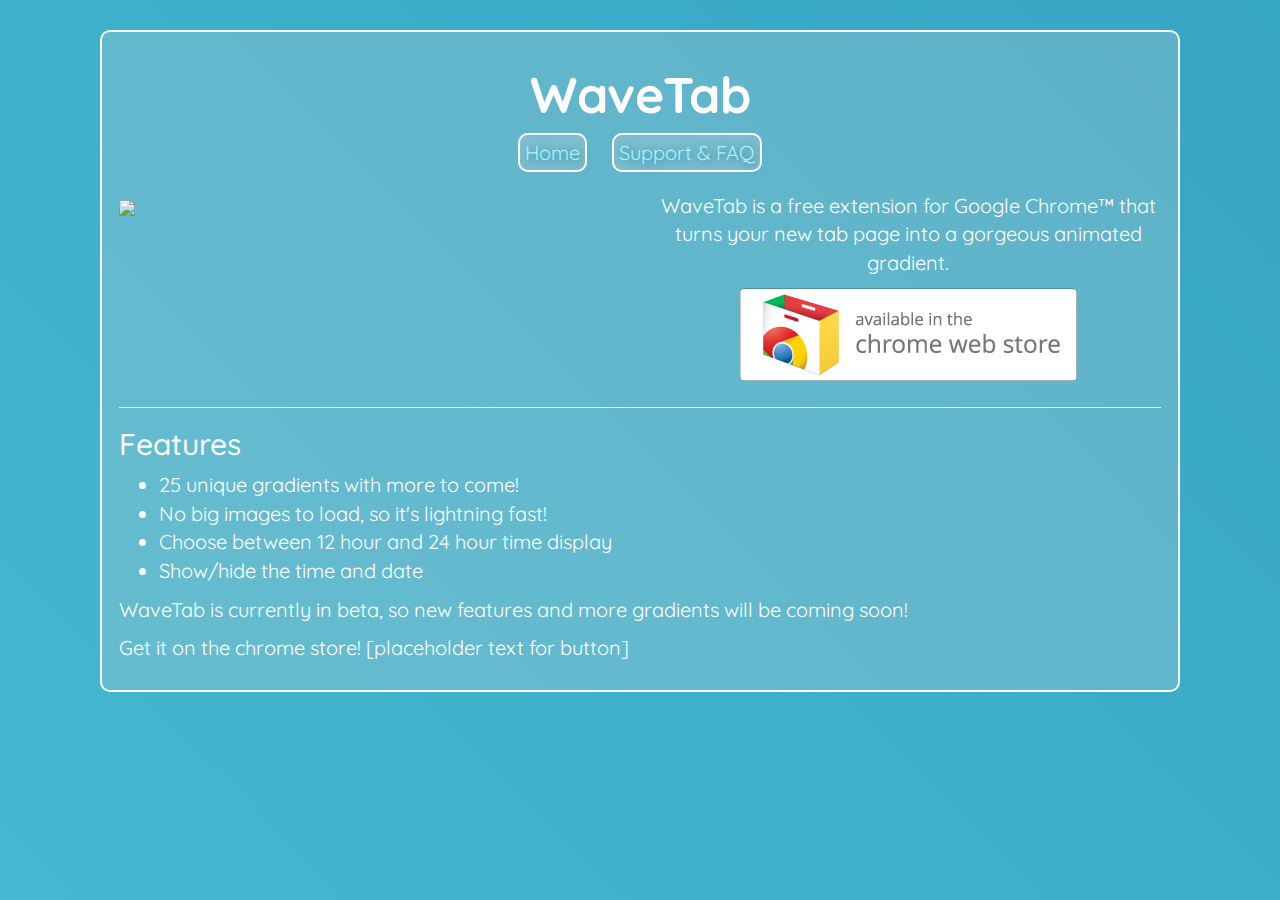
==== index.html @ 378dc955 "Style navigation" ====
<!DOCTYPE html>
<head>
	<title>WaveTab</title>
	
	<link rel="stylesheet" href="https://maxcdn.bootstrapcdn.com/bootstrap/3.3.7/css/bootstrap.min.css" integrity="sha384-BVYiiSIFeK1dGmJRAkycuHAHRg32OmUcww7on3RYdg4Va+PmSTsz/K68vbdEjh4u" crossorigin="anonymous">
	<link href="https://fonts.googleapis.com/css?family=Quicksand" rel="stylesheet">
	<link rel="stylesheet" type="text/css" href="main.css">
</head>
<body>
	<div id="bg-container">
		<div class="container">
			<div class="content">
				<h1>WaveTab</h1>
				<nav>
					<ul>
						<li><a href="index.html">Home</a></li>
						<li><a href="support/index.html">Support &amp; FAQ</a></li>
					</ul>
				</nav>
				<div class="row">
					<div class="col-md-6">
						<img src="http://lorempixel.com/output/abstract-q-c-640-480-2.jpg" id="gif-showcase">
					</div>
					<div class="col-md-6 centered">
						<p>WaveTab is a free extension for Google Chrome™ that turns your new tab page into a gorgeous animated gradient.</p>
						<a href="https://chrome.google.com/webstore/detail/wavetab-minimal-new-tab-p/nfdfcgbnfilhjigfdeniiacekbfmknnk" target="_blank"><img src="images/webstore-badge-medium.png" class="webstore-btn"></a>
					</div>
				</div>
				<div class="row">
					<div class="col-md-12">
						<hr>
						<h2>Features</h2>
						<ul>
							<li>25 unique gradients with more to come!</li>
							<li>No big images to load, so it's lightning fast!</li>
							<li>Choose between 12 hour and 24 hour time display</li>
							<li>Show/hide the time and date</li>
						</ul>
						<p>WaveTab is currently in beta, so new features and more gradients will be coming soon!</p>
						<p>Get it on the chrome store! [placeholder text for button]</p>
					</div>
				</div>
			</div>
		</div>
	</div>
</body>
---- main.css ----
html, body {
	height: 100%;
	margin: 0;
}

a {
	color: #a3f5ff;
	text-shadow: 2px 2px 10px #1171a3;
}

a:hover {
	color: #08e4ff;
}

hr {
	border-style: solid;
}

/* page background */
#bg-container {
	min-height: 100%;

	background: linear-gradient(45deg, #5edde8, #1171a3);
	background-size: 600% 600%;
	animation: Animation 15s ease-in-out infinite;

	display: flex;
	text-align: center;
	justify-content: center;
	
	color: #ffffff;
}

@keyframes Animation { 
	0%{background-position:0% 99%}
	50%{background-position:100% 2%}
	100%{background-position:0% 99%}
}

nav {
	text-align: center;
	margin-bottom: 20px;
}

nav ul {
	list-style: none;
	padding: 2px;
	margin: 1px;
}

nav li {
	border: 2px solid #ffffff;
	border-radius: 10px;
	background: rgba(211, 211, 211, 0.25);
	display: inline;
	width: 50%;
	margin: 0px 10px;
	padding: 5px;
}

.content {
	margin: 30px;
	padding: 15px;
	
	border: 2px solid #ffffff;
	border-radius: 10px;
	
	text-align: left;
	font-family: 'Quicksand', sans-serif;
	font-size: 2rem;
	
	background: rgba(211, 211, 211, 0.25);
}

.content h1 {
	text-align: center;
	font-size: 5rem;
	font-weight: bold;
	margin-bottom: 15px;
}

.row {
	overflow: auto;
	padding: 2px;
}

.half-col {
	width: 49%;
	float: left;
	padding: 3px;
	margin: 2px
}

#gif-showcase {
	width: 100%;
}

.centered {
	text-align: center;
}
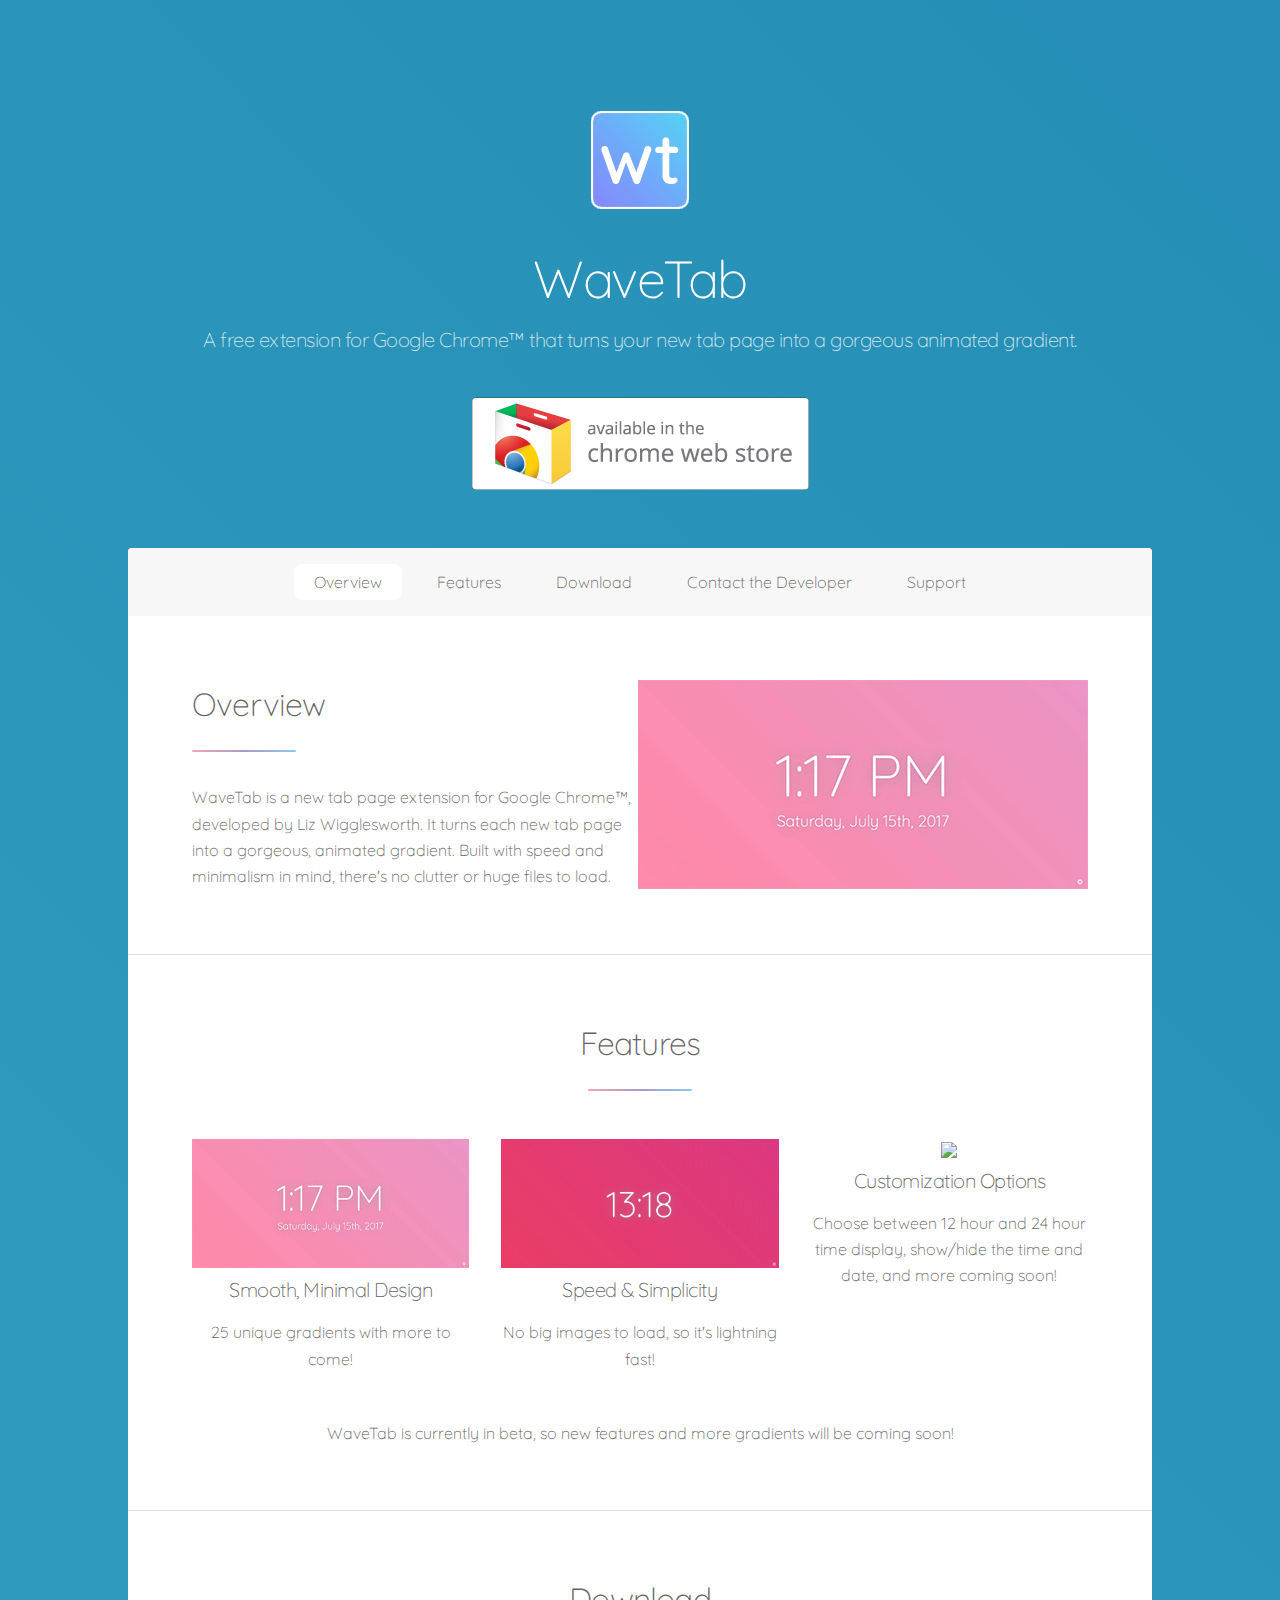
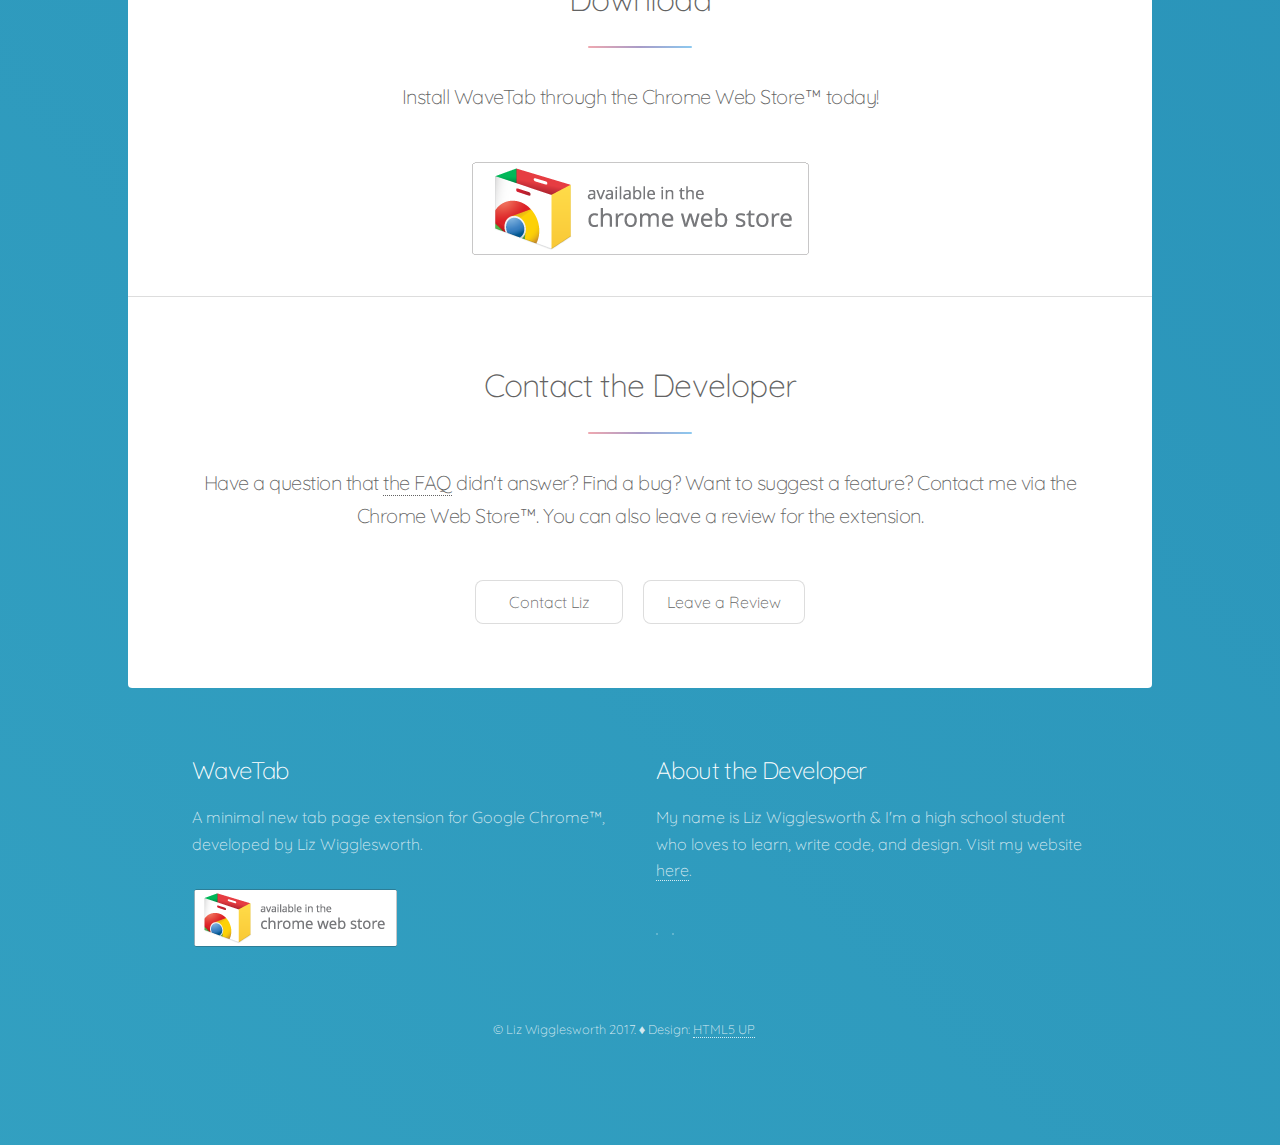
==== commit 40b45e45: "Replace some placeholder images" ====
--- a/index.html
+++ b/index.html
@@ -1,46 +1,146 @@
-<!DOCTYPE html>
-<head>
-	<title>WaveTab</title>
-	
-	<link rel="stylesheet" href="https://maxcdn.bootstrapcdn.com/bootstrap/3.3.7/css/bootstrap.min.css" integrity="sha384-BVYiiSIFeK1dGmJRAkycuHAHRg32OmUcww7on3RYdg4Va+PmSTsz/K68vbdEjh4u" crossorigin="anonymous">
-	<link href="https://fonts.googleapis.com/css?family=Quicksand" rel="stylesheet">
-	<link rel="stylesheet" type="text/css" href="main.css">
-</head>
-<body>
-	<div id="bg-container">
-		<div class="container">
-			<div class="content">
-				<h1>WaveTab</h1>
-				<nav>
-					<ul>
-						<li><a href="index.html">Home</a></li>
-						<li><a href="support/index.html">Support &amp; FAQ</a></li>
-					</ul>
-				</nav>
-				<div class="row">
-					<div class="col-md-6">
-						<img src="http://lorempixel.com/output/abstract-q-c-640-480-2.jpg" id="gif-showcase">
+<!DOCTYPE HTML>
+<!--
+	Stellar by HTML5 UP
+	html5up.net | @ajlkn
+	Free for personal and commercial use under the CCA 3.0 license (html5up.net/license)
+-->
+<html>
+	<head>
+		<title>WaveTab</title>
+		<meta charset="utf-8" />
+		<meta name="viewport" content="width=device-width, initial-scale=1" />
+		<!--[if lte IE 8]><script src="assets/js/ie/html5shiv.js"></script><![endif]-->
+		<link rel="stylesheet" href="assets/css/main.css" />
+		<!--[if lte IE 9]><link rel="stylesheet" href="assets/css/ie9.css" /><![endif]-->
+		<!--[if lte IE 8]><link rel="stylesheet" href="assets/css/ie8.css" /><![endif]-->
+		
+		<link rel="icon" type="image/png" href="images/favicon-32x32.png" sizes="32x32" />
+		<link rel="icon" type="image/png" href="images/favicon-16x16.png" sizes="16x16" />
+	</head>
+	<body>
+
+		<!-- Wrapper -->
+			<div id="wrapper">
+
+				<!-- Header -->
+					<header id="header" class="alt">
+						<span class="logo"><img src="images/appicon-128.png" alt="" /></span>
+						<h1>WaveTab</h1>
+						<p>A free extension for Google Chrome™ that turns your new tab page into a gorgeous animated gradient.</p>
+						<a href="https://chrome.google.com/webstore/detail/wavetab-minimal-new-tab-p/nfdfcgbnfilhjigfdeniiacekbfmknnk" target="_blank" class="no-border"><img src="images/webstore-badge-medium.png" class="webstore-btn"></a>
+					</header>
+
+				<!-- Nav -->
+					<nav id="nav">
+						<ul>
+							<li><a href="#intro" class="active">Overview</a></li>
+							<li><a href="#first">Features</a></li>
+							<li><a href="#cta">Download</a></li>
+							<li><a href="#contact-dev">Contact the Developer</a></li>
+							<li><a href="support/index.html">Support</a></li>
+						</ul>
+					</nav>
+
+				<!-- Main -->
+					<div id="main">
+
+						<!-- Introduction -->
+							<section id="intro" class="main">
+								<div class="spotlight">
+									<div class="content">
+										<header class="major">
+											<h2>Overview</h2>
+										</header>
+										<p>WaveTab is a new tab page extension for Google Chrome&trade;, developed by Liz Wigglesworth. It turns each new tab page into a gorgeous, animated gradient. Built with speed and minimalism in mind, there's no clutter or huge files to load.</p>
+									</div>
+									<img src="images/main.gif" alt="WaveTab screenshot" />
+								</div>
+							</section>
+
+						<!-- First Section -->
+							<section id="first" class="main special">
+								<header class="major">
+									<h2>Features</h2>
+								</header>
+								<ul class="features">
+									<li>
+										<img src="images/main.gif" class="screenshot">
+										<h3>Smooth, Minimal Design</h3>
+										<p>25 unique gradients with more to come!</p>
+									</li>
+									<li>
+										<img src="images/24hour.gif" class="screenshot">
+										<h3>Speed &amp; Simplicity</h3>
+										<p>No big images to load, so it's lightning fast!</p>
+									</li>
+									<li>
+										<img src="http://via.placeholder.com/450x209" class="screenshot">
+										<h3>Customization Options</h3>
+										<p>Choose between 12 hour and 24 hour time display, show/hide the time and date, and more coming soon!</p>
+									</li>
+								</ul>
+								<footer class="major">
+									<p>WaveTab is currently in beta, so new features and more gradients will be coming soon!</p>
+								</footer>
+							</section>
+
+						<!-- Get Started -->
+							<section id="cta" class="main special">
+								<header class="major">
+									<h2>Download</h2>
+									<p>Install WaveTab through the Chrome Web Store&trade; today!</p>
+								</header>
+								<footer class="major">
+									<a href="https://chrome.google.com/webstore/detail/wavetab-minimal-new-tab-p/nfdfcgbnfilhjigfdeniiacekbfmknnk" target="_blank" class="no-border"><img src="images/webstore-badge-medium.png" class="webstore-btn"></a>
+								</footer>
+							</section>
+						
+						<!-- Contact the Developer -->
+							<section id="contact-dev" class="main special">
+								<header class="major">
+									<h2>Contact the Developer</h2>
+									<p>Have a question that <a href="support/index.html">the FAQ</a> didn't answer? Find a bug? Want to suggest a feature? Contact me via the Chrome Web Store&trade;. You can also leave a review for the extension.</p>
+								</header>
+								<footer class="major">
+									<ul class="actions">
+										<li><a href="https://chrome.google.com/webstore/detail/wavetab-minimal-new-tab-p/nfdfcgbnfilhjigfdeniiacekbfmknnk/support" class="button" target="_blank">Contact Liz</a></li>
+										<li><a href="https://chrome.google.com/webstore/detail/wavetab-minimal-new-tab-p/nfdfcgbnfilhjigfdeniiacekbfmknnk/reviews" class="button" target="_blank">Leave a Review</a></li>
+									</ul>
+								</footer>
+							</section>
+
 					</div>
-					<div class="col-md-6 centered">
-						<p>WaveTab is a free extension for Google Chrome™ that turns your new tab page into a gorgeous animated gradient.</p>
-						<a href="https://chrome.google.com/webstore/detail/wavetab-minimal-new-tab-p/nfdfcgbnfilhjigfdeniiacekbfmknnk" target="_blank"><img src="images/webstore-badge-medium.png" class="webstore-btn"></a>
-					</div>
-				</div>
-				<div class="row">
-					<div class="col-md-12">
-						<hr>
-						<h2>Features</h2>
-						<ul>
-							<li>25 unique gradients with more to come!</li>
-							<li>No big images to load, so it's lightning fast!</li>
-							<li>Choose between 12 hour and 24 hour time display</li>
-							<li>Show/hide the time and date</li>
-						</ul>
-						<p>WaveTab is currently in beta, so new features and more gradients will be coming soon!</p>
-						<p>Get it on the chrome store! [placeholder text for button]</p>
-					</div>
-				</div>
+
+				<!-- Footer -->
+					<footer id="footer">
+						<section>
+							<h2>WaveTab</h2>
+							<p>A minimal new tab page extension for Google Chrome&trade;, developed by Liz Wigglesworth.</p>
+							<ul class="actions">
+								<a href="https://chrome.google.com/webstore/detail/wavetab-minimal-new-tab-p/nfdfcgbnfilhjigfdeniiacekbfmknnk" target="_blank" class="no-border"><img src="images/webstore-badge-small.png" class="webstore-btn"></a>
+							</ul>
+						</section>
+						<section>
+							<h2>About the Developer</h2>
+							<p>My name is Liz Wigglesworth &amp; I'm a high school student who loves to learn, write code, and design. Visit my website <a href="http://lizgw.github.io/" target="_blank">here</a>.</p>
+							<ul class="icons">
+								<li><a href="https://twitter.com/lizgwigg" class="icon fa-twitter alt" target="_blank"><span class="label">Twitter</span></a></li>
+								<li><a href="https://github.com/lizgw" class="icon fa-github alt" target="_blank"><span class="label">GitHub</span></a></li>
+							</ul>
+						</section>
+						<p class="copyright">&copy; Liz Wigglesworth 2017. &diams; Design: <a href="https://html5up.net">HTML5 UP</a></p>
+					</footer>
+
 			</div>
-		</div>
-	</div>
-</body>+
+		<!-- Scripts -->
+			<script src="assets/js/jquery.min.js"></script>
+			<script src="assets/js/jquery.scrollex.min.js"></script>
+			<script src="assets/js/jquery.scrolly.min.js"></script>
+			<script src="assets/js/skel.min.js"></script>
+			<script src="assets/js/util.js"></script>
+			<!--[if lte IE 8]><script src="assets/js/ie/respond.min.js"></script><![endif]-->
+			<script src="assets/js/main.js"></script>
+
+	</body>
+</html>--- a/assets/css/main.css
+++ b/assets/css/main.css
@@ -0,0 +1,3819 @@
+@import url(font-awesome.min.css);
+@import "https://fonts.googleapis.com/css?family=Quicksand";
+
+/*
+	Stellar by HTML5 UP
+	html5up.net | @ajlkn
+	Free for personal and commercial use under the CCA 3.0 license (html5up.net/license)
+*/
+
+/* custom */
+.no-border {
+	border-bottom: none;
+}
+
+.webstore-btn {
+	max-width: 100%;
+}
+
+.screenshot {
+	max-width: 100%;
+}
+
+/* Reset */
+
+	html, body, div, span, applet, object, iframe, h1, h2, h3, h4, h5, h6, p, blockquote, pre, a, abbr, acronym, address, big, cite, code, del, dfn, em, img, ins, kbd, q, s, samp, small, strike, strong, sub, sup, tt, var, b, u, i, center, dl, dt, dd, ol, ul, li, fieldset, form, label, legend, table, caption, tbody, tfoot, thead, tr, th, td, article, aside, canvas, details, embed, figure, figcaption, footer, header, hgroup, menu, nav, output, ruby, section, summary, time, mark, audio, video {
+		margin: 0;
+		padding: 0;
+		border: 0;
+		font-size: 100%;
+		font: inherit;
+		vertical-align: baseline;
+	}
+
+	article, aside, details, figcaption, figure, footer, header, hgroup, menu, nav, section {
+		display: block;
+	}
+
+	body {
+		line-height: 1;
+	}
+
+	ol, ul {
+		list-style: none;
+	}
+
+	blockquote, q {
+		quotes: none;
+	}
+
+	blockquote:before, blockquote:after, q:before, q:after {
+		content: '';
+		content: none;
+	}
+
+	table {
+		border-collapse: collapse;
+		border-spacing: 0;
+	}
+
+	body {
+		-webkit-text-size-adjust: none;
+	}
+
+/* Box Model */
+
+	*, *:before, *:after {
+		-moz-box-sizing: border-box;
+		-webkit-box-sizing: border-box;
+		box-sizing: border-box;
+	}
+
+/* Grid */
+
+	.row {
+		border-bottom: solid 1px transparent;
+		-moz-box-sizing: border-box;
+		-webkit-box-sizing: border-box;
+		box-sizing: border-box;
+	}
+
+	.row > * {
+		float: left;
+		-moz-box-sizing: border-box;
+		-webkit-box-sizing: border-box;
+		box-sizing: border-box;
+	}
+
+	.row:after, .row:before {
+		content: '';
+		display: block;
+		clear: both;
+		height: 0;
+	}
+
+	.row.uniform > * > :first-child {
+		margin-top: 0;
+	}
+
+	.row.uniform > * > :last-child {
+		margin-bottom: 0;
+	}
+
+	.row.\30 \25 > * {
+		padding: 0 0 0 0em;
+	}
+
+	.row.\30 \25 {
+		margin: 0 0 -1px 0em;
+	}
+
+	.row.uniform.\30 \25 > * {
+		padding: 0em 0 0 0em;
+	}
+
+	.row.uniform.\30 \25 {
+		margin: 0em 0 -1px 0em;
+	}
+
+	.row > * {
+		padding: 0 0 0 1.5em;
+	}
+
+	.row {
+		margin: 0 0 -1px -1.5em;
+	}
+
+	.row.uniform > * {
+		padding: 1.5em 0 0 1.5em;
+	}
+
+	.row.uniform {
+		margin: -1.5em 0 -1px -1.5em;
+	}
+
+	.row.\32 00\25 > * {
+		padding: 0 0 0 3em;
+	}
+
+	.row.\32 00\25 {
+		margin: 0 0 -1px -3em;
+	}
+
+	.row.uniform.\32 00\25 > * {
+		padding: 3em 0 0 3em;
+	}
+
+	.row.uniform.\32 00\25 {
+		margin: -3em 0 -1px -3em;
+	}
+
+	.row.\31 50\25 > * {
+		padding: 0 0 0 2.25em;
+	}
+
+	.row.\31 50\25 {
+		margin: 0 0 -1px -2.25em;
+	}
+
+	.row.uniform.\31 50\25 > * {
+		padding: 2.25em 0 0 2.25em;
+	}
+
+	.row.uniform.\31 50\25 {
+		margin: -2.25em 0 -1px -2.25em;
+	}
+
+	.row.\35 0\25 > * {
+		padding: 0 0 0 0.75em;
+	}
+
+	.row.\35 0\25 {
+		margin: 0 0 -1px -0.75em;
+	}
+
+	.row.uniform.\35 0\25 > * {
+		padding: 0.75em 0 0 0.75em;
+	}
+
+	.row.uniform.\35 0\25 {
+		margin: -0.75em 0 -1px -0.75em;
+	}
+
+	.row.\32 5\25 > * {
+		padding: 0 0 0 0.375em;
+	}
+
+	.row.\32 5\25 {
+		margin: 0 0 -1px -0.375em;
+	}
+
+	.row.uniform.\32 5\25 > * {
+		padding: 0.375em 0 0 0.375em;
+	}
+
+	.row.uniform.\32 5\25 {
+		margin: -0.375em 0 -1px -0.375em;
+	}
+
+	.\31 2u, .\31 2u\24 {
+		width: 100%;
+		clear: none;
+		margin-left: 0;
+	}
+
+	.\31 1u, .\31 1u\24 {
+		width: 91.6666666667%;
+		clear: none;
+		margin-left: 0;
+	}
+
+	.\31 0u, .\31 0u\24 {
+		width: 83.3333333333%;
+		clear: none;
+		margin-left: 0;
+	}
+
+	.\39 u, .\39 u\24 {
+		width: 75%;
+		clear: none;
+		margin-left: 0;
+	}
+
+	.\38 u, .\38 u\24 {
+		width: 66.6666666667%;
+		clear: none;
+		margin-left: 0;
+	}
+
+	.\37 u, .\37 u\24 {
+		width: 58.3333333333%;
+		clear: none;
+		margin-left: 0;
+	}
+
+	.\36 u, .\36 u\24 {
+		width: 50%;
+		clear: none;
+		margin-left: 0;
+	}
+
+	.\35 u, .\35 u\24 {
+		width: 41.6666666667%;
+		clear: none;
+		margin-left: 0;
+	}
+
+	.\34 u, .\34 u\24 {
+		width: 33.3333333333%;
+		clear: none;
+		margin-left: 0;
+	}
+
+	.\33 u, .\33 u\24 {
+		width: 25%;
+		clear: none;
+		margin-left: 0;
+	}
+
+	.\32 u, .\32 u\24 {
+		width: 16.6666666667%;
+		clear: none;
+		margin-left: 0;
+	}
+
+	.\31 u, .\31 u\24 {
+		width: 8.3333333333%;
+		clear: none;
+		margin-left: 0;
+	}
+
+	.\31 2u\24 + *,
+	.\31 1u\24 + *,
+	.\31 0u\24 + *,
+	.\39 u\24 + *,
+	.\38 u\24 + *,
+	.\37 u\24 + *,
+	.\36 u\24 + *,
+	.\35 u\24 + *,
+	.\34 u\24 + *,
+	.\33 u\24 + *,
+	.\32 u\24 + *,
+	.\31 u\24 + * {
+		clear: left;
+	}
+
+	.\-11u {
+		margin-left: 91.66667%;
+	}
+
+	.\-10u {
+		margin-left: 83.33333%;
+	}
+
+	.\-9u {
+		margin-left: 75%;
+	}
+
+	.\-8u {
+		margin-left: 66.66667%;
+	}
+
+	.\-7u {
+		margin-left: 58.33333%;
+	}
+
+	.\-6u {
+		margin-left: 50%;
+	}
+
+	.\-5u {
+		margin-left: 41.66667%;
+	}
+
+	.\-4u {
+		margin-left: 33.33333%;
+	}
+
+	.\-3u {
+		margin-left: 25%;
+	}
+
+	.\-2u {
+		margin-left: 16.66667%;
+	}
+
+	.\-1u {
+		margin-left: 8.33333%;
+	}
+
+	@media screen and (max-width: 1680px) {
+
+		.row > * {
+			padding: 0 0 0 1.5em;
+		}
+
+		.row {
+			margin: 0 0 -1px -1.5em;
+		}
+
+		.row.uniform > * {
+			padding: 1.5em 0 0 1.5em;
+		}
+
+		.row.uniform {
+			margin: -1.5em 0 -1px -1.5em;
+		}
+
+		.row.\32 00\25 > * {
+			padding: 0 0 0 3em;
+		}
+
+		.row.\32 00\25 {
+			margin: 0 0 -1px -3em;
+		}
+
+		.row.uniform.\32 00\25 > * {
+			padding: 3em 0 0 3em;
+		}
+
+		.row.uniform.\32 00\25 {
+			margin: -3em 0 -1px -3em;
+		}
+
+		.row.\31 50\25 > * {
+			padding: 0 0 0 2.25em;
+		}
+
+		.row.\31 50\25 {
+			margin: 0 0 -1px -2.25em;
+		}
+
+		.row.uniform.\31 50\25 > * {
+			padding: 2.25em 0 0 2.25em;
+		}
+
+		.row.uniform.\31 50\25 {
+			margin: -2.25em 0 -1px -2.25em;
+		}
+
+		.row.\35 0\25 > * {
+			padding: 0 0 0 0.75em;
+		}
+
+		.row.\35 0\25 {
+			margin: 0 0 -1px -0.75em;
+		}
+
+		.row.uniform.\35 0\25 > * {
+			padding: 0.75em 0 0 0.75em;
+		}
+
+		.row.uniform.\35 0\25 {
+			margin: -0.75em 0 -1px -0.75em;
+		}
+
+		.row.\32 5\25 > * {
+			padding: 0 0 0 0.375em;
+		}
+
+		.row.\32 5\25 {
+			margin: 0 0 -1px -0.375em;
+		}
+
+		.row.uniform.\32 5\25 > * {
+			padding: 0.375em 0 0 0.375em;
+		}
+
+		.row.uniform.\32 5\25 {
+			margin: -0.375em 0 -1px -0.375em;
+		}
+
+		.\31 2u\28xlarge\29, .\31 2u\24\28xlarge\29 {
+			width: 100%;
+			clear: none;
+			margin-left: 0;
+		}
+
+		.\31 1u\28xlarge\29, .\31 1u\24\28xlarge\29 {
+			width: 91.6666666667%;
+			clear: none;
+			margin-left: 0;
+		}
+
+		.\31 0u\28xlarge\29, .\31 0u\24\28xlarge\29 {
+			width: 83.3333333333%;
+			clear: none;
+			margin-left: 0;
+		}
+
+		.\39 u\28xlarge\29, .\39 u\24\28xlarge\29 {
+			width: 75%;
+			clear: none;
+			margin-left: 0;
+		}
+
+		.\38 u\28xlarge\29, .\38 u\24\28xlarge\29 {
+			width: 66.6666666667%;
+			clear: none;
+			margin-left: 0;
+		}
+
+		.\37 u\28xlarge\29, .\37 u\24\28xlarge\29 {
+			width: 58.3333333333%;
+			clear: none;
+			margin-left: 0;
+		}
+
+		.\36 u\28xlarge\29, .\36 u\24\28xlarge\29 {
+			width: 50%;
+			clear: none;
+			margin-left: 0;
+		}
+
+		.\35 u\28xlarge\29, .\35 u\24\28xlarge\29 {
+			width: 41.6666666667%;
+			clear: none;
+			margin-left: 0;
+		}
+
+		.\34 u\28xlarge\29, .\34 u\24\28xlarge\29 {
+			width: 33.3333333333%;
+			clear: none;
+			margin-left: 0;
+		}
+
+		.\33 u\28xlarge\29, .\33 u\24\28xlarge\29 {
+			width: 25%;
+			clear: none;
+			margin-left: 0;
+		}
+
+		.\32 u\28xlarge\29, .\32 u\24\28xlarge\29 {
+			width: 16.6666666667%;
+			clear: none;
+			margin-left: 0;
+		}
+
+		.\31 u\28xlarge\29, .\31 u\24\28xlarge\29 {
+			width: 8.3333333333%;
+			clear: none;
+			margin-left: 0;
+		}
+
+		.\31 2u\24\28xlarge\29 + *,
+		.\31 1u\24\28xlarge\29 + *,
+		.\31 0u\24\28xlarge\29 + *,
+		.\39 u\24\28xlarge\29 + *,
+		.\38 u\24\28xlarge\29 + *,
+		.\37 u\24\28xlarge\29 + *,
+		.\36 u\24\28xlarge\29 + *,
+		.\35 u\24\28xlarge\29 + *,
+		.\34 u\24\28xlarge\29 + *,
+		.\33 u\24\28xlarge\29 + *,
+		.\32 u\24\28xlarge\29 + *,
+		.\31 u\24\28xlarge\29 + * {
+			clear: left;
+		}
+
+		.\-11u\28xlarge\29 {
+			margin-left: 91.66667%;
+		}
+
+		.\-10u\28xlarge\29 {
+			margin-left: 83.33333%;
+		}
+
+		.\-9u\28xlarge\29 {
+			margin-left: 75%;
+		}
+
+		.\-8u\28xlarge\29 {
+			margin-left: 66.66667%;
+		}
+
+		.\-7u\28xlarge\29 {
+			margin-left: 58.33333%;
+		}
+
+		.\-6u\28xlarge\29 {
+			margin-left: 50%;
+		}
+
+		.\-5u\28xlarge\29 {
+			margin-left: 41.66667%;
+		}
+
+		.\-4u\28xlarge\29 {
+			margin-left: 33.33333%;
+		}
+
+		.\-3u\28xlarge\29 {
+			margin-left: 25%;
+		}
+
+		.\-2u\28xlarge\29 {
+			margin-left: 16.66667%;
+		}
+
+		.\-1u\28xlarge\29 {
+			margin-left: 8.33333%;
+		}
+
+	}
+
+	@media screen and (max-width: 1280px) {
+
+		.row > * {
+			padding: 0 0 0 1.5em;
+		}
+
+		.row {
+			margin: 0 0 -1px -1.5em;
+		}
+
+		.row.uniform > * {
+			padding: 1.5em 0 0 1.5em;
+		}
+
+		.row.uniform {
+			margin: -1.5em 0 -1px -1.5em;
+		}
+
+		.row.\32 00\25 > * {
+			padding: 0 0 0 3em;
+		}
+
+		.row.\32 00\25 {
+			margin: 0 0 -1px -3em;
+		}
+
+		.row.uniform.\32 00\25 > * {
+			padding: 3em 0 0 3em;
+		}
+
+		.row.uniform.\32 00\25 {
+			margin: -3em 0 -1px -3em;
+		}
+
+		.row.\31 50\25 > * {
+			padding: 0 0 0 2.25em;
+		}
+
+		.row.\31 50\25 {
+			margin: 0 0 -1px -2.25em;
+		}
+
+		.row.uniform.\31 50\25 > * {
+			padding: 2.25em 0 0 2.25em;
+		}
+
+		.row.uniform.\31 50\25 {
+			margin: -2.25em 0 -1px -2.25em;
+		}
+
+		.row.\35 0\25 > * {
+			padding: 0 0 0 0.75em;
+		}
+
+		.row.\35 0\25 {
+			margin: 0 0 -1px -0.75em;
+		}
+
+		.row.uniform.\35 0\25 > * {
+			padding: 0.75em 0 0 0.75em;
+		}
+
+		.row.uniform.\35 0\25 {
+			margin: -0.75em 0 -1px -0.75em;
+		}
+
+		.row.\32 5\25 > * {
+			padding: 0 0 0 0.375em;
+		}
+
+		.row.\32 5\25 {
+			margin: 0 0 -1px -0.375em;
+		}
+
+		.row.uniform.\32 5\25 > * {
+			padding: 0.375em 0 0 0.375em;
+		}
+
+		.row.uniform.\32 5\25 {
+			margin: -0.375em 0 -1px -0.375em;
+		}
+
+		.\31 2u\28large\29, .\31 2u\24\28large\29 {
+			width: 100%;
+			clear: none;
+			margin-left: 0;
+		}
+
+		.\31 1u\28large\29, .\31 1u\24\28large\29 {
+			width: 91.6666666667%;
+			clear: none;
+			margin-left: 0;
+		}
+
+		.\31 0u\28large\29, .\31 0u\24\28large\29 {
+			width: 83.3333333333%;
+			clear: none;
+			margin-left: 0;
+		}
+
+		.\39 u\28large\29, .\39 u\24\28large\29 {
+			width: 75%;
+			clear: none;
+			margin-left: 0;
+		}
+
+		.\38 u\28large\29, .\38 u\24\28large\29 {
+			width: 66.6666666667%;
+			clear: none;
+			margin-left: 0;
+		}
+
+		.\37 u\28large\29, .\37 u\24\28large\29 {
+			width: 58.3333333333%;
+			clear: none;
+			margin-left: 0;
+		}
+
+		.\36 u\28large\29, .\36 u\24\28large\29 {
+			width: 50%;
+			clear: none;
+			margin-left: 0;
+		}
+
+		.\35 u\28large\29, .\35 u\24\28large\29 {
+			width: 41.6666666667%;
+			clear: none;
+			margin-left: 0;
+		}
+
+		.\34 u\28large\29, .\34 u\24\28large\29 {
+			width: 33.3333333333%;
+			clear: none;
+			margin-left: 0;
+		}
+
+		.\33 u\28large\29, .\33 u\24\28large\29 {
+			width: 25%;
+			clear: none;
+			margin-left: 0;
+		}
+
+		.\32 u\28large\29, .\32 u\24\28large\29 {
+			width: 16.6666666667%;
+			clear: none;
+			margin-left: 0;
+		}
+
+		.\31 u\28large\29, .\31 u\24\28large\29 {
+			width: 8.3333333333%;
+			clear: none;
+			margin-left: 0;
+		}
+
+		.\31 2u\24\28large\29 + *,
+		.\31 1u\24\28large\29 + *,
+		.\31 0u\24\28large\29 + *,
+		.\39 u\24\28large\29 + *,
+		.\38 u\24\28large\29 + *,
+		.\37 u\24\28large\29 + *,
+		.\36 u\24\28large\29 + *,
+		.\35 u\24\28large\29 + *,
+		.\34 u\24\28large\29 + *,
+		.\33 u\24\28large\29 + *,
+		.\32 u\24\28large\29 + *,
+		.\31 u\24\28large\29 + * {
+			clear: left;
+		}
+
+		.\-11u\28large\29 {
+			margin-left: 91.66667%;
+		}
+
+		.\-10u\28large\29 {
+			margin-left: 83.33333%;
+		}
+
+		.\-9u\28large\29 {
+			margin-left: 75%;
+		}
+
+		.\-8u\28large\29 {
+			margin-left: 66.66667%;
+		}
+
+		.\-7u\28large\29 {
+			margin-left: 58.33333%;
+		}
+
+		.\-6u\28large\29 {
+			margin-left: 50%;
+		}
+
+		.\-5u\28large\29 {
+			margin-left: 41.66667%;
+		}
+
+		.\-4u\28large\29 {
+			margin-left: 33.33333%;
+		}
+
+		.\-3u\28large\29 {
+			margin-left: 25%;
+		}
+
+		.\-2u\28large\29 {
+			margin-left: 16.66667%;
+		}
+
+		.\-1u\28large\29 {
+			margin-left: 8.33333%;
+		}
+
+	}
+
+	@media screen and (max-width: 980px) {
+
+		.row > * {
+			padding: 0 0 0 1.5em;
+		}
+
+		.row {
+			margin: 0 0 -1px -1.5em;
+		}
+
+		.row.uniform > * {
+			padding: 1.5em 0 0 1.5em;
+		}
+
+		.row.uniform {
+			margin: -1.5em 0 -1px -1.5em;
+		}
+
+		.row.\32 00\25 > * {
+			padding: 0 0 0 3em;
+		}
+
+		.row.\32 00\25 {
+			margin: 0 0 -1px -3em;
+		}
+
+		.row.uniform.\32 00\25 > * {
+			padding: 3em 0 0 3em;
+		}
+
+		.row.uniform.\32 00\25 {
+			margin: -3em 0 -1px -3em;
+		}
+
+		.row.\31 50\25 > * {
+			padding: 0 0 0 2.25em;
+		}
+
+		.row.\31 50\25 {
+			margin: 0 0 -1px -2.25em;
+		}
+
+		.row.uniform.\31 50\25 > * {
+			padding: 2.25em 0 0 2.25em;
+		}
+
+		.row.uniform.\31 50\25 {
+			margin: -2.25em 0 -1px -2.25em;
+		}
+
+		.row.\35 0\25 > * {
+			padding: 0 0 0 0.75em;
+		}
+
+		.row.\35 0\25 {
+			margin: 0 0 -1px -0.75em;
+		}
+
+		.row.uniform.\35 0\25 > * {
+			padding: 0.75em 0 0 0.75em;
+		}
+
+		.row.uniform.\35 0\25 {
+			margin: -0.75em 0 -1px -0.75em;
+		}
+
+		.row.\32 5\25 > * {
+			padding: 0 0 0 0.375em;
+		}
+
+		.row.\32 5\25 {
+			margin: 0 0 -1px -0.375em;
+		}
+
+		.row.uniform.\32 5\25 > * {
+			padding: 0.375em 0 0 0.375em;
+		}
+
+		.row.uniform.\32 5\25 {
+			margin: -0.375em 0 -1px -0.375em;
+		}
+
+		.\31 2u\28medium\29, .\31 2u\24\28medium\29 {
+			width: 100%;
+			clear: none;
+			margin-left: 0;
+		}
+
+		.\31 1u\28medium\29, .\31 1u\24\28medium\29 {
+			width: 91.6666666667%;
+			clear: none;
+			margin-left: 0;
+		}
+
+		.\31 0u\28medium\29, .\31 0u\24\28medium\29 {
+			width: 83.3333333333%;
+			clear: none;
+			margin-left: 0;
+		}
+
+		.\39 u\28medium\29, .\39 u\24\28medium\29 {
+			width: 75%;
+			clear: none;
+			margin-left: 0;
+		}
+
+		.\38 u\28medium\29, .\38 u\24\28medium\29 {
+			width: 66.6666666667%;
+			clear: none;
+			margin-left: 0;
+		}
+
+		.\37 u\28medium\29, .\37 u\24\28medium\29 {
+			width: 58.3333333333%;
+			clear: none;
+			margin-left: 0;
+		}
+
+		.\36 u\28medium\29, .\36 u\24\28medium\29 {
+			width: 50%;
+			clear: none;
+			margin-left: 0;
+		}
+
+		.\35 u\28medium\29, .\35 u\24\28medium\29 {
+			width: 41.6666666667%;
+			clear: none;
+			margin-left: 0;
+		}
+
+		.\34 u\28medium\29, .\34 u\24\28medium\29 {
+			width: 33.3333333333%;
+			clear: none;
+			margin-left: 0;
+		}
+
+		.\33 u\28medium\29, .\33 u\24\28medium\29 {
+			width: 25%;
+			clear: none;
+			margin-left: 0;
+		}
+
+		.\32 u\28medium\29, .\32 u\24\28medium\29 {
+			width: 16.6666666667%;
+			clear: none;
+			margin-left: 0;
+		}
+
+		.\31 u\28medium\29, .\31 u\24\28medium\29 {
+			width: 8.3333333333%;
+			clear: none;
+			margin-left: 0;
+		}
+
+		.\31 2u\24\28medium\29 + *,
+		.\31 1u\24\28medium\29 + *,
+		.\31 0u\24\28medium\29 + *,
+		.\39 u\24\28medium\29 + *,
+		.\38 u\24\28medium\29 + *,
+		.\37 u\24\28medium\29 + *,
+		.\36 u\24\28medium\29 + *,
+		.\35 u\24\28medium\29 + *,
+		.\34 u\24\28medium\29 + *,
+		.\33 u\24\28medium\29 + *,
+		.\32 u\24\28medium\29 + *,
+		.\31 u\24\28medium\29 + * {
+			clear: left;
+		}
+
+		.\-11u\28medium\29 {
+			margin-left: 91.66667%;
+		}
+
+		.\-10u\28medium\29 {
+			margin-left: 83.33333%;
+		}
+
+		.\-9u\28medium\29 {
+			margin-left: 75%;
+		}
+
+		.\-8u\28medium\29 {
+			margin-left: 66.66667%;
+		}
+
+		.\-7u\28medium\29 {
+			margin-left: 58.33333%;
+		}
+
+		.\-6u\28medium\29 {
+			margin-left: 50%;
+		}
+
+		.\-5u\28medium\29 {
+			margin-left: 41.66667%;
+		}
+
+		.\-4u\28medium\29 {
+			margin-left: 33.33333%;
+		}
+
+		.\-3u\28medium\29 {
+			margin-left: 25%;
+		}
+
+		.\-2u\28medium\29 {
+			margin-left: 16.66667%;
+		}
+
+		.\-1u\28medium\29 {
+			margin-left: 8.33333%;
+		}
+
+	}
+
+	@media screen and (max-width: 736px) {
+
+		.row > * {
+			padding: 0 0 0 1em;
+		}
+
+		.row {
+			margin: 0 0 -1px -1em;
+		}
+
+		.row.uniform > * {
+			padding: 1em 0 0 1em;
+		}
+
+		.row.uniform {
+			margin: -1em 0 -1px -1em;
+		}
+
+		.row.\32 00\25 > * {
+			padding: 0 0 0 2em;
+		}
+
+		.row.\32 00\25 {
+			margin: 0 0 -1px -2em;
+		}
+
+		.row.uniform.\32 00\25 > * {
+			padding: 2em 0 0 2em;
+		}
+
+		.row.uniform.\32 00\25 {
+			margin: -2em 0 -1px -2em;
+		}
+
+		.row.\31 50\25 > * {
+			padding: 0 0 0 1.5em;
+		}
+
+		.row.\31 50\25 {
+			margin: 0 0 -1px -1.5em;
+		}
+
+		.row.uniform.\31 50\25 > * {
+			padding: 1.5em 0 0 1.5em;
+		}
+
+		.row.uniform.\31 50\25 {
+			margin: -1.5em 0 -1px -1.5em;
+		}
+
+		.row.\35 0\25 > * {
+			padding: 0 0 0 0.5em;
+		}
+
+		.row.\35 0\25 {
+			margin: 0 0 -1px -0.5em;
+		}
+
+		.row.uniform.\35 0\25 > * {
+			padding: 0.5em 0 0 0.5em;
+		}
+
+		.row.uniform.\35 0\25 {
+			margin: -0.5em 0 -1px -0.5em;
+		}
+
+		.row.\32 5\25 > * {
+			padding: 0 0 0 0.25em;
+		}
+
+		.row.\32 5\25 {
+			margin: 0 0 -1px -0.25em;
+		}
+
+		.row.uniform.\32 5\25 > * {
+			padding: 0.25em 0 0 0.25em;
+		}
+
+		.row.uniform.\32 5\25 {
+			margin: -0.25em 0 -1px -0.25em;
+		}
+
+		.\31 2u\28small\29, .\31 2u\24\28small\29 {
+			width: 100%;
+			clear: none;
+			margin-left: 0;
+		}
+
+		.\31 1u\28small\29, .\31 1u\24\28small\29 {
+			width: 91.6666666667%;
+			clear: none;
+			margin-left: 0;
+		}
+
+		.\31 0u\28small\29, .\31 0u\24\28small\29 {
+			width: 83.3333333333%;
+			clear: none;
+			margin-left: 0;
+		}
+
+		.\39 u\28small\29, .\39 u\24\28small\29 {
+			width: 75%;
+			clear: none;
+			margin-left: 0;
+		}
+
+		.\38 u\28small\29, .\38 u\24\28small\29 {
+			width: 66.6666666667%;
+			clear: none;
+			margin-left: 0;
+		}
+
+		.\37 u\28small\29, .\37 u\24\28small\29 {
+			width: 58.3333333333%;
+			clear: none;
+			margin-left: 0;
+		}
+
+		.\36 u\28small\29, .\36 u\24\28small\29 {
+			width: 50%;
+			clear: none;
+			margin-left: 0;
+		}
+
+		.\35 u\28small\29, .\35 u\24\28small\29 {
+			width: 41.6666666667%;
+			clear: none;
+			margin-left: 0;
+		}
+
+		.\34 u\28small\29, .\34 u\24\28small\29 {
+			width: 33.3333333333%;
+			clear: none;
+			margin-left: 0;
+		}
+
+		.\33 u\28small\29, .\33 u\24\28small\29 {
+			width: 25%;
+			clear: none;
+			margin-left: 0;
+		}
+
+		.\32 u\28small\29, .\32 u\24\28small\29 {
+			width: 16.6666666667%;
+			clear: none;
+			margin-left: 0;
+		}
+
+		.\31 u\28small\29, .\31 u\24\28small\29 {
+			width: 8.3333333333%;
+			clear: none;
+			margin-left: 0;
+		}
+
+		.\31 2u\24\28small\29 + *,
+		.\31 1u\24\28small\29 + *,
+		.\31 0u\24\28small\29 + *,
+		.\39 u\24\28small\29 + *,
+		.\38 u\24\28small\29 + *,
+		.\37 u\24\28small\29 + *,
+		.\36 u\24\28small\29 + *,
+		.\35 u\24\28small\29 + *,
+		.\34 u\24\28small\29 + *,
+		.\33 u\24\28small\29 + *,
+		.\32 u\24\28small\29 + *,
+		.\31 u\24\28small\29 + * {
+			clear: left;
+		}
+
+		.\-11u\28small\29 {
+			margin-left: 91.66667%;
+		}
+
+		.\-10u\28small\29 {
+			margin-left: 83.33333%;
+		}
+
+		.\-9u\28small\29 {
+			margin-left: 75%;
+		}
+
+		.\-8u\28small\29 {
+			margin-left: 66.66667%;
+		}
+
+		.\-7u\28small\29 {
+			margin-left: 58.33333%;
+		}
+
+		.\-6u\28small\29 {
+			margin-left: 50%;
+		}
+
+		.\-5u\28small\29 {
+			margin-left: 41.66667%;
+		}
+
+		.\-4u\28small\29 {
+			margin-left: 33.33333%;
+		}
+
+		.\-3u\28small\29 {
+			margin-left: 25%;
+		}
+
+		.\-2u\28small\29 {
+			margin-left: 16.66667%;
+		}
+
+		.\-1u\28small\29 {
+			margin-left: 8.33333%;
+		}
+
+	}
+
+	@media screen and (max-width: 480px) {
+
+		.row > * {
+			padding: 0 0 0 1em;
+		}
+
+		.row {
+			margin: 0 0 -1px -1em;
+		}
+
+		.row.uniform > * {
+			padding: 1em 0 0 1em;
+		}
+
+		.row.uniform {
+			margin: -1em 0 -1px -1em;
+		}
+
+		.row.\32 00\25 > * {
+			padding: 0 0 0 2em;
+		}
+
+		.row.\32 00\25 {
+			margin: 0 0 -1px -2em;
+		}
+
+		.row.uniform.\32 00\25 > * {
+			padding: 2em 0 0 2em;
+		}
+
+		.row.uniform.\32 00\25 {
+			margin: -2em 0 -1px -2em;
+		}
+
+		.row.\31 50\25 > * {
+			padding: 0 0 0 1.5em;
+		}
+
+		.row.\31 50\25 {
+			margin: 0 0 -1px -1.5em;
+		}
+
+		.row.uniform.\31 50\25 > * {
+			padding: 1.5em 0 0 1.5em;
+		}
+
+		.row.uniform.\31 50\25 {
+			margin: -1.5em 0 -1px -1.5em;
+		}
+
+		.row.\35 0\25 > * {
+			padding: 0 0 0 0.5em;
+		}
+
+		.row.\35 0\25 {
+			margin: 0 0 -1px -0.5em;
+		}
+
+		.row.uniform.\35 0\25 > * {
+			padding: 0.5em 0 0 0.5em;
+		}
+
+		.row.uniform.\35 0\25 {
+			margin: -0.5em 0 -1px -0.5em;
+		}
+
+		.row.\32 5\25 > * {
+			padding: 0 0 0 0.25em;
+		}
+
+		.row.\32 5\25 {
+			margin: 0 0 -1px -0.25em;
+		}
+
+		.row.uniform.\32 5\25 > * {
+			padding: 0.25em 0 0 0.25em;
+		}
+
+		.row.uniform.\32 5\25 {
+			margin: -0.25em 0 -1px -0.25em;
+		}
+
+		.\31 2u\28xsmall\29, .\31 2u\24\28xsmall\29 {
+			width: 100%;
+			clear: none;
+			margin-left: 0;
+		}
+
+		.\31 1u\28xsmall\29, .\31 1u\24\28xsmall\29 {
+			width: 91.6666666667%;
+			clear: none;
+			margin-left: 0;
+		}
+
+		.\31 0u\28xsmall\29, .\31 0u\24\28xsmall\29 {
+			width: 83.3333333333%;
+			clear: none;
+			margin-left: 0;
+		}
+
+		.\39 u\28xsmall\29, .\39 u\24\28xsmall\29 {
+			width: 75%;
+			clear: none;
+			margin-left: 0;
+		}
+
+		.\38 u\28xsmall\29, .\38 u\24\28xsmall\29 {
+			width: 66.6666666667%;
+			clear: none;
+			margin-left: 0;
+		}
+
+		.\37 u\28xsmall\29, .\37 u\24\28xsmall\29 {
+			width: 58.3333333333%;
+			clear: none;
+			margin-left: 0;
+		}
+
+		.\36 u\28xsmall\29, .\36 u\24\28xsmall\29 {
+			width: 50%;
+			clear: none;
+			margin-left: 0;
+		}
+
+		.\35 u\28xsmall\29, .\35 u\24\28xsmall\29 {
+			width: 41.6666666667%;
+			clear: none;
+			margin-left: 0;
+		}
+
+		.\34 u\28xsmall\29, .\34 u\24\28xsmall\29 {
+			width: 33.3333333333%;
+			clear: none;
+			margin-left: 0;
+		}
+
+		.\33 u\28xsmall\29, .\33 u\24\28xsmall\29 {
+			width: 25%;
+			clear: none;
+			margin-left: 0;
+		}
+
+		.\32 u\28xsmall\29, .\32 u\24\28xsmall\29 {
+			width: 16.6666666667%;
+			clear: none;
+			margin-left: 0;
+		}
+
+		.\31 u\28xsmall\29, .\31 u\24\28xsmall\29 {
+			width: 8.3333333333%;
+			clear: none;
+			margin-left: 0;
+		}
+
+		.\31 2u\24\28xsmall\29 + *,
+		.\31 1u\24\28xsmall\29 + *,
+		.\31 0u\24\28xsmall\29 + *,
+		.\39 u\24\28xsmall\29 + *,
+		.\38 u\24\28xsmall\29 + *,
+		.\37 u\24\28xsmall\29 + *,
+		.\36 u\24\28xsmall\29 + *,
+		.\35 u\24\28xsmall\29 + *,
+		.\34 u\24\28xsmall\29 + *,
+		.\33 u\24\28xsmall\29 + *,
+		.\32 u\24\28xsmall\29 + *,
+		.\31 u\24\28xsmall\29 + * {
+			clear: left;
+		}
+
+		.\-11u\28xsmall\29 {
+			margin-left: 91.66667%;
+		}
+
+		.\-10u\28xsmall\29 {
+			margin-left: 83.33333%;
+		}
+
+		.\-9u\28xsmall\29 {
+			margin-left: 75%;
+		}
+
+		.\-8u\28xsmall\29 {
+			margin-left: 66.66667%;
+		}
+
+		.\-7u\28xsmall\29 {
+			margin-left: 58.33333%;
+		}
+
+		.\-6u\28xsmall\29 {
+			margin-left: 50%;
+		}
+
+		.\-5u\28xsmall\29 {
+			margin-left: 41.66667%;
+		}
+
+		.\-4u\28xsmall\29 {
+			margin-left: 33.33333%;
+		}
+
+		.\-3u\28xsmall\29 {
+			margin-left: 25%;
+		}
+
+		.\-2u\28xsmall\29 {
+			margin-left: 16.66667%;
+		}
+
+		.\-1u\28xsmall\29 {
+			margin-left: 8.33333%;
+		}
+
+	}
+
+	@media screen and (max-width: 360px) {
+
+		.row > * {
+			padding: 0 0 0 1em;
+		}
+
+		.row {
+			margin: 0 0 -1px -1em;
+		}
+
+		.row.uniform > * {
+			padding: 1em 0 0 1em;
+		}
+
+		.row.uniform {
+			margin: -1em 0 -1px -1em;
+		}
+
+		.row.\32 00\25 > * {
+			padding: 0 0 0 2em;
+		}
+
+		.row.\32 00\25 {
+			margin: 0 0 -1px -2em;
+		}
+
+		.row.uniform.\32 00\25 > * {
+			padding: 2em 0 0 2em;
+		}
+
+		.row.uniform.\32 00\25 {
+			margin: -2em 0 -1px -2em;
+		}
+
+		.row.\31 50\25 > * {
+			padding: 0 0 0 1.5em;
+		}
+
+		.row.\31 50\25 {
+			margin: 0 0 -1px -1.5em;
+		}
+
+		.row.uniform.\31 50\25 > * {
+			padding: 1.5em 0 0 1.5em;
+		}
+
+		.row.uniform.\31 50\25 {
+			margin: -1.5em 0 -1px -1.5em;
+		}
+
+		.row.\35 0\25 > * {
+			padding: 0 0 0 0.5em;
+		}
+
+		.row.\35 0\25 {
+			margin: 0 0 -1px -0.5em;
+		}
+
+		.row.uniform.\35 0\25 > * {
+			padding: 0.5em 0 0 0.5em;
+		}
+
+		.row.uniform.\35 0\25 {
+			margin: -0.5em 0 -1px -0.5em;
+		}
+
+		.row.\32 5\25 > * {
+			padding: 0 0 0 0.25em;
+		}
+
+		.row.\32 5\25 {
+			margin: 0 0 -1px -0.25em;
+		}
+
+		.row.uniform.\32 5\25 > * {
+			padding: 0.25em 0 0 0.25em;
+		}
+
+		.row.uniform.\32 5\25 {
+			margin: -0.25em 0 -1px -0.25em;
+		}
+
+		.\31 2u\28xxsmall\29, .\31 2u\24\28xxsmall\29 {
+			width: 100%;
+			clear: none;
+			margin-left: 0;
+		}
+
+		.\31 1u\28xxsmall\29, .\31 1u\24\28xxsmall\29 {
+			width: 91.6666666667%;
+			clear: none;
+			margin-left: 0;
+		}
+
+		.\31 0u\28xxsmall\29, .\31 0u\24\28xxsmall\29 {
+			width: 83.3333333333%;
+			clear: none;
+			margin-left: 0;
+		}
+
+		.\39 u\28xxsmall\29, .\39 u\24\28xxsmall\29 {
+			width: 75%;
+			clear: none;
+			margin-left: 0;
+		}
+
+		.\38 u\28xxsmall\29, .\38 u\24\28xxsmall\29 {
+			width: 66.6666666667%;
+			clear: none;
+			margin-left: 0;
+		}
+
+		.\37 u\28xxsmall\29, .\37 u\24\28xxsmall\29 {
+			width: 58.3333333333%;
+			clear: none;
+			margin-left: 0;
+		}
+
+		.\36 u\28xxsmall\29, .\36 u\24\28xxsmall\29 {
+			width: 50%;
+			clear: none;
+			margin-left: 0;
+		}
+
+		.\35 u\28xxsmall\29, .\35 u\24\28xxsmall\29 {
+			width: 41.6666666667%;
+			clear: none;
+			margin-left: 0;
+		}
+
+		.\34 u\28xxsmall\29, .\34 u\24\28xxsmall\29 {
+			width: 33.3333333333%;
+			clear: none;
+			margin-left: 0;
+		}
+
+		.\33 u\28xxsmall\29, .\33 u\24\28xxsmall\29 {
+			width: 25%;
+			clear: none;
+			margin-left: 0;
+		}
+
+		.\32 u\28xxsmall\29, .\32 u\24\28xxsmall\29 {
+			width: 16.6666666667%;
+			clear: none;
+			margin-left: 0;
+		}
+
+		.\31 u\28xxsmall\29, .\31 u\24\28xxsmall\29 {
+			width: 8.3333333333%;
+			clear: none;
+			margin-left: 0;
+		}
+
+		.\31 2u\24\28xxsmall\29 + *,
+		.\31 1u\24\28xxsmall\29 + *,
+		.\31 0u\24\28xxsmall\29 + *,
+		.\39 u\24\28xxsmall\29 + *,
+		.\38 u\24\28xxsmall\29 + *,
+		.\37 u\24\28xxsmall\29 + *,
+		.\36 u\24\28xxsmall\29 + *,
+		.\35 u\24\28xxsmall\29 + *,
+		.\34 u\24\28xxsmall\29 + *,
+		.\33 u\24\28xxsmall\29 + *,
+		.\32 u\24\28xxsmall\29 + *,
+		.\31 u\24\28xxsmall\29 + * {
+			clear: left;
+		}
+
+		.\-11u\28xxsmall\29 {
+			margin-left: 91.66667%;
+		}
+
+		.\-10u\28xxsmall\29 {
+			margin-left: 83.33333%;
+		}
+
+		.\-9u\28xxsmall\29 {
+			margin-left: 75%;
+		}
+
+		.\-8u\28xxsmall\29 {
+			margin-left: 66.66667%;
+		}
+
+		.\-7u\28xxsmall\29 {
+			margin-left: 58.33333%;
+		}
+
+		.\-6u\28xxsmall\29 {
+			margin-left: 50%;
+		}
+
+		.\-5u\28xxsmall\29 {
+			margin-left: 41.66667%;
+		}
+
+		.\-4u\28xxsmall\29 {
+			margin-left: 33.33333%;
+		}
+
+		.\-3u\28xxsmall\29 {
+			margin-left: 25%;
+		}
+
+		.\-2u\28xxsmall\29 {
+			margin-left: 16.66667%;
+		}
+
+		.\-1u\28xxsmall\29 {
+			margin-left: 8.33333%;
+		}
+
+	}
+
+/* Basic */
+
+	@-ms-viewport {
+		width: device-width;
+	}
+
+	body {
+		-ms-overflow-style: scrollbar;
+	}
+
+	@media screen and (max-width: 480px) {
+
+		html, body {
+			min-width: 320px;
+		}
+
+	}
+
+	body {
+		background: linear-gradient(45deg, #5edde8, #1171a3);
+		background-size: 600% 600%;
+		animation: Animation 15s ease-in-out infinite;
+		
+	}
+
+	@keyframes Animation { 
+		0%{background-position:0% 99%}
+		50%{background-position:100% 2%}
+		100%{background-position:0% 99%}
+	}
+
+		body.is-loading *, body.is-loading *:before, body.is-loading *:after {
+			-moz-animation: none !important;
+			-webkit-animation: none !important;
+			-ms-animation: none !important;
+			animation: none !important;
+			-moz-transition: none !important;
+			-webkit-transition: none !important;
+			-ms-transition: none !important;
+			transition: none !important;
+		}
+
+/* Type */
+
+	body {
+		background-color: #5edde8;
+		color: rgba(255, 255, 255, 0.8);
+	}
+
+	body, input, select, textarea {
+		font-family: "Quicksand", sans-serif;
+		font-size: 17pt;
+		font-weight: 300;
+		line-height: 1.65;
+	}
+
+		@media screen and (max-width: 1680px) {
+
+			body, input, select, textarea {
+				font-size: 14pt;
+			}
+
+		}
+
+		@media screen and (max-width: 1280px) {
+
+			body, input, select, textarea {
+				font-size: 12pt;
+			}
+
+		}
+
+		@media screen and (max-width: 360px) {
+
+			body, input, select, textarea {
+				font-size: 11pt;
+			}
+
+		}
+
+	a {
+		-moz-transition: color 0.2s ease, border-bottom 0.2s ease;
+		-webkit-transition: color 0.2s ease, border-bottom 0.2s ease;
+		-ms-transition: color 0.2s ease, border-bottom 0.2s ease;
+		transition: color 0.2s ease, border-bottom 0.2s ease;
+		text-decoration: none;
+		border-bottom: dotted 1px;
+		color: inherit;
+	}
+
+		a:hover {
+			border-bottom-color: transparent;
+		}
+
+	strong, b {
+		font-weight: 400;
+	}
+
+	em, i {
+		font-style: italic;
+	}
+
+	p {
+		margin: 0 0 2em 0;
+	}
+
+		p.content {
+			-moz-columns: 20em 2;
+			-webkit-columns: 20em 2;
+			-ms-columns: 20em 2;
+			columns: 20em 2;
+			-moz-column-gap: 2em;
+			-webkit-column-gap: 2em;
+			-ms-column-gap: 2em;
+			column-gap: 2em;
+			text-align: justify;
+		}
+
+	h1, h2, h3, h4, h5, h6 {
+		font-weight: 300;
+		line-height: 1.5;
+		margin: 0 0 0.7em 0;
+		letter-spacing: -0.025em;
+	}
+
+		h1 a, h2 a, h3 a, h4 a, h5 a, h6 a {
+			color: inherit;
+			text-decoration: none;
+		}
+
+	h1 {
+		font-size: 2.5em;
+		line-height: 1.2;
+	}
+
+	h2 {
+		font-size: 1.5em;
+	}
+
+	h3 {
+		font-size: 1.25em;
+	}
+
+	h4 {
+		font-size: 1.1em;
+	}
+
+	h5 {
+		font-size: 0.9em;
+	}
+
+	h6 {
+		font-size: 0.7em;
+	}
+
+	@media screen and (max-width: 736px) {
+
+		h1 {
+			font-size: 2em;
+		}
+
+	}
+
+	sub {
+		font-size: 0.8em;
+		position: relative;
+		top: 0.5em;
+	}
+
+	sup {
+		font-size: 0.8em;
+		position: relative;
+		top: -0.5em;
+	}
+
+	blockquote {
+		border-left: solid 4px;
+		font-style: italic;
+		margin: 0 0 2em 0;
+		padding: 0.5em 0 0.5em 2em;
+	}
+
+	code {
+		border-radius: 8px;
+		border: solid 1px;
+		font-family: "Courier New", monospace;
+		font-size: 0.9em;
+		margin: 0 0.25em;
+		padding: 0.25em 0.65em;
+	}
+
+	pre {
+		-webkit-overflow-scrolling: touch;
+		font-family: "Courier New", monospace;
+		font-size: 0.9em;
+		margin: 0 0 2em 0;
+	}
+
+		pre code {
+			display: block;
+			line-height: 1.75;
+			padding: 1em 1.5em;
+			overflow-x: auto;
+		}
+
+	hr {
+		border: 0;
+		border-bottom: solid 1px;
+		margin: 2em 0;
+	}
+
+		hr.major {
+			margin: 3em 0;
+		}
+
+	.align-left {
+		text-align: left;
+	}
+
+	.align-center {
+		text-align: center;
+	}
+
+	.align-right {
+		text-align: right;
+	}
+
+	input, select, textarea {
+		color: #ffffff;
+	}
+
+	a:hover {
+		color: #ffffff;
+	}
+
+	strong, b {
+		color: #ffffff;
+	}
+
+	h1, h2, h3, h4, h5, h6 {
+		color: #ffffff;
+	}
+
+	blockquote {
+		border-left-color: rgba(255, 255, 255, 0.35);
+	}
+
+	code {
+		background: rgba(255, 255, 255, 0.075);
+		border-color: rgba(255, 255, 255, 0.35);
+	}
+
+	hr {
+		border-bottom-color: rgba(255, 255, 255, 0.35);
+	}
+
+/* Box */
+
+	.box {
+		border-radius: 8px;
+		border: solid;
+		margin-bottom: 2em;
+		padding: 1.5em;
+	}
+
+		.box > :last-child,
+		.box > :last-child > :last-child,
+		.box > :last-child > :last-child > :last-child {
+			margin-bottom: 0;
+		}
+
+		.box.alt {
+			border: 0;
+			border-radius: 0;
+			padding: 0;
+		}
+
+	.box {
+		border-color: rgba(255, 255, 255, 0.35);
+	}
+
+/* Button */
+
+	input[type="submit"],
+	input[type="reset"],
+	input[type="button"],
+	button,
+	.button {
+		-moz-appearance: none;
+		-webkit-appearance: none;
+		-ms-appearance: none;
+		appearance: none;
+		-moz-transition: background-color 0.2s ease-in-out, color 0.2s ease-in-out;
+		-webkit-transition: background-color 0.2s ease-in-out, color 0.2s ease-in-out;
+		-ms-transition: background-color 0.2s ease-in-out, color 0.2s ease-in-out;
+		transition: background-color 0.2s ease-in-out, color 0.2s ease-in-out;
+		border-radius: 8px;
+		border: 0;
+		cursor: pointer;
+		display: inline-block;
+		font-weight: 300;
+		height: 2.75em;
+		line-height: 2.75em;
+		min-width: 9.25em;
+		padding: 0 1.5em;
+		text-align: center;
+		text-decoration: none;
+		white-space: nowrap;
+	}
+
+		input[type="submit"].icon,
+		input[type="reset"].icon,
+		input[type="button"].icon,
+		button.icon,
+		.button.icon {
+			padding-left: 1.35em;
+		}
+
+			input[type="submit"].icon:before,
+			input[type="reset"].icon:before,
+			input[type="button"].icon:before,
+			button.icon:before,
+			.button.icon:before {
+				margin-right: 0.5em;
+			}
+
+		input[type="submit"].fit,
+		input[type="reset"].fit,
+		input[type="button"].fit,
+		button.fit,
+		.button.fit {
+			display: block;
+			margin: 0 0 1em 0;
+			width: 100%;
+		}
+
+		input[type="submit"].small,
+		input[type="reset"].small,
+		input[type="button"].small,
+		button.small,
+		.button.small {
+			font-size: 0.8em;
+		}
+
+		input[type="submit"].big,
+		input[type="reset"].big,
+		input[type="button"].big,
+		button.big,
+		.button.big {
+			font-size: 1.35em;
+		}
+
+		input[type="submit"].disabled, input[type="submit"]:disabled,
+		input[type="reset"].disabled,
+		input[type="reset"]:disabled,
+		input[type="button"].disabled,
+		input[type="button"]:disabled,
+		button.disabled,
+		button:disabled,
+		.button.disabled,
+		.button:disabled {
+			-moz-pointer-events: none;
+			-webkit-pointer-events: none;
+			-ms-pointer-events: none;
+			pointer-events: none;
+			opacity: 0.25;
+		}
+
+		@media screen and (max-width: 736px) {
+
+			input[type="submit"],
+			input[type="reset"],
+			input[type="button"],
+			button,
+			.button {
+				min-width: 0;
+			}
+
+		}
+
+	input[type="submit"],
+	input[type="reset"],
+	input[type="button"],
+	button,
+	.button {
+		background-color: transparent;
+		box-shadow: inset 0 0 0 1px rgba(255, 255, 255, 0.35);
+		color: #ffffff !important;
+	}
+
+		input[type="submit"]:hover,
+		input[type="reset"]:hover,
+		input[type="button"]:hover,
+		button:hover,
+		.button:hover {
+			background-color: rgba(255, 255, 255, 0.075);
+		}
+
+		input[type="submit"]:active,
+		input[type="reset"]:active,
+		input[type="button"]:active,
+		button:active,
+		.button:active {
+			background-color: rgba(255, 255, 255, 0.2);
+		}
+
+		input[type="submit"].icon:before,
+		input[type="reset"].icon:before,
+		input[type="button"].icon:before,
+		button.icon:before,
+		.button.icon:before {
+			color: rgba(255, 255, 255, 0.5);
+		}
+
+		input[type="submit"].special,
+		input[type="reset"].special,
+		input[type="button"].special,
+		button.special,
+		.button.special {
+			background-color: #8cc9f0;
+			color: #ffffff !important;
+			box-shadow: none;
+		}
+
+			input[type="submit"].special:hover,
+			input[type="reset"].special:hover,
+			input[type="button"].special:hover,
+			button.special:hover,
+			.button.special:hover {
+				background-color: #9acff2;
+			}
+
+			input[type="submit"].special:active,
+			input[type="reset"].special:active,
+			input[type="button"].special:active,
+			button.special:active,
+			.button.special:active {
+				background-color: #7ec3ee;
+			}
+
+			input[type="submit"].special.icon:before,
+			input[type="reset"].special.icon:before,
+			input[type="button"].special.icon:before,
+			button.special.icon:before,
+			.button.special.icon:before {
+				color: #ffffff !important;
+			}
+
+/* Form */
+
+	form {
+		margin: 0 0 2em 0;
+	}
+
+	label {
+		display: block;
+		font-size: 0.9em;
+		font-weight: 400;
+		margin: 0 0 1em 0;
+	}
+
+	input[type="text"],
+	input[type="password"],
+	input[type="email"],
+	select,
+	textarea {
+		-moz-appearance: none;
+		-webkit-appearance: none;
+		-ms-appearance: none;
+		appearance: none;
+		border-radius: 8px;
+		border: solid 1px;
+		color: inherit;
+		display: block;
+		outline: 0;
+		padding: 0 1em;
+		text-decoration: none;
+		width: 100%;
+	}
+
+		input[type="text"]:invalid,
+		input[type="password"]:invalid,
+		input[type="email"]:invalid,
+		select:invalid,
+		textarea:invalid {
+			box-shadow: none;
+		}
+
+	.select-wrapper {
+		text-decoration: none;
+		display: block;
+		position: relative;
+	}
+
+		.select-wrapper:before {
+			-moz-osx-font-smoothing: grayscale;
+			-webkit-font-smoothing: antialiased;
+			font-family: FontAwesome;
+			font-style: normal;
+			font-weight: normal;
+			text-transform: none !important;
+		}
+
+		.select-wrapper:before {
+			content: '\f078';
+			display: block;
+			height: 2.75em;
+			line-height: 2.75em;
+			pointer-events: none;
+			position: absolute;
+			right: 0;
+			text-align: center;
+			top: 0;
+			width: 2.75em;
+		}
+
+		.select-wrapper select::-ms-expand {
+			display: none;
+		}
+
+	input[type="text"],
+	input[type="password"],
+	input[type="email"],
+	select {
+		height: 2.75em;
+	}
+
+	textarea {
+		padding: 0.75em 1em;
+	}
+
+	input[type="checkbox"],
+	input[type="radio"] {
+		-moz-appearance: none;
+		-webkit-appearance: none;
+		-ms-appearance: none;
+		appearance: none;
+		display: block;
+		float: left;
+		margin-right: -2em;
+		opacity: 0;
+		width: 1em;
+		z-index: -1;
+	}
+
+		input[type="checkbox"] + label,
+		input[type="radio"] + label {
+			text-decoration: none;
+			cursor: pointer;
+			display: inline-block;
+			font-size: 1em;
+			font-weight: 300;
+			padding-left: 2.4em;
+			padding-right: 0.75em;
+			position: relative;
+		}
+
+			input[type="checkbox"] + label:before,
+			input[type="radio"] + label:before {
+				-moz-osx-font-smoothing: grayscale;
+				-webkit-font-smoothing: antialiased;
+				font-family: FontAwesome;
+				font-style: normal;
+				font-weight: normal;
+				text-transform: none !important;
+			}
+
+			input[type="checkbox"] + label:before,
+			input[type="radio"] + label:before {
+				border-radius: 8px;
+				border: solid 1px;
+				content: '';
+				display: inline-block;
+				height: 1.65em;
+				left: 0;
+				line-height: 1.58125em;
+				position: absolute;
+				text-align: center;
+				top: 0;
+				width: 1.65em;
+			}
+
+		input[type="checkbox"]:checked + label:before,
+		input[type="radio"]:checked + label:before {
+			content: '\f00c';
+		}
+
+	input[type="checkbox"] + label:before {
+		border-radius: 8px;
+	}
+
+	input[type="radio"] + label:before {
+		border-radius: 100%;
+	}
+
+	::-webkit-input-placeholder {
+		opacity: 1.0;
+	}
+
+	:-moz-placeholder {
+		opacity: 1.0;
+	}
+
+	::-moz-placeholder {
+		opacity: 1.0;
+	}
+
+	:-ms-input-placeholder {
+		opacity: 1.0;
+	}
+
+	.formerize-placeholder {
+		opacity: 1.0;
+	}
+
+	label {
+		color: #ffffff;
+	}
+
+	input[type="text"],
+	input[type="password"],
+	input[type="email"],
+	select,
+	textarea {
+		background: rgba(255, 255, 255, 0.075);
+		border-color: rgba(255, 255, 255, 0.35);
+	}
+
+		input[type="text"]:focus,
+		input[type="password"]:focus,
+		input[type="email"]:focus,
+		select:focus,
+		textarea:focus {
+			border-color: #8cc9f0;
+			box-shadow: 0 0 0 1px #8cc9f0;
+		}
+
+	.select-wrapper:before {
+		color: rgba(255, 255, 255, 0.35);
+	}
+
+	input[type="checkbox"] + label,
+	input[type="radio"] + label {
+		color: rgba(255, 255, 255, 0.65);
+	}
+
+		input[type="checkbox"] + label:before,
+		input[type="radio"] + label:before {
+			background: rgba(255, 255, 255, 0.075);
+			border-color: rgba(255, 255, 255, 0.35);
+		}
+
+	input[type="checkbox"]:checked + label:before,
+	input[type="radio"]:checked + label:before {
+		background-color: #ffffff;
+		border-color: #ffffff;
+		color: #935d8c;
+	}
+
+	input[type="checkbox"]:focus + label:before,
+	input[type="radio"]:focus + label:before {
+		border-color: #8cc9f0;
+		box-shadow: 0 0 0 1px #8cc9f0;
+	}
+
+	::-webkit-input-placeholder {
+		color: rgba(255, 255, 255, 0.5) !important;
+	}
+
+	:-moz-placeholder {
+		color: rgba(255, 255, 255, 0.5) !important;
+	}
+
+	::-moz-placeholder {
+		color: rgba(255, 255, 255, 0.5) !important;
+	}
+
+	:-ms-input-placeholder {
+		color: rgba(255, 255, 255, 0.5) !important;
+	}
+
+	.formerize-placeholder {
+		color: rgba(255, 255, 255, 0.5) !important;
+	}
+
+/* Icon */
+
+	.icon {
+		text-decoration: none;
+		-moz-transition: background-color 0.2s ease-in-out, color 0.2s ease-in-out;
+		-webkit-transition: background-color 0.2s ease-in-out, color 0.2s ease-in-out;
+		-ms-transition: background-color 0.2s ease-in-out, color 0.2s ease-in-out;
+		transition: background-color 0.2s ease-in-out, color 0.2s ease-in-out;
+		border-bottom: none;
+		position: relative;
+	}
+
+		.icon:before {
+			-moz-osx-font-smoothing: grayscale;
+			-webkit-font-smoothing: antialiased;
+			font-family: FontAwesome;
+			font-style: normal;
+			font-weight: normal;
+			text-transform: none !important;
+		}
+
+		.icon > .label {
+			display: none;
+		}
+
+		.icon.major {
+			border: solid 1px;
+			display: inline-block;
+			border-radius: 100%;
+			padding: 0.65em;
+			margin: 0 0 2em 0;
+			cursor: default;
+		}
+
+			.icon.major:before {
+				display: inline-block;
+				font-size: 6.25rem;
+				width: 2.25em;
+				height: 2.25em;
+				line-height: 2.2em;
+				border-radius: 100%;
+				border: solid 1px;
+				text-align: center;
+			}
+
+		.icon.alt {
+			display: inline-block;
+			border: solid 1px;
+			border-radius: 100%;
+		}
+
+			.icon.alt:before {
+				display: block;
+				font-size: 1.25em;
+				width: 2em;
+				height: 2em;
+				text-align: center;
+				line-height: 2em;
+			}
+
+		.icon.style1 {
+			color: #efa8b0;
+		}
+
+		.icon.style2 {
+			color: #c79cc8;
+		}
+
+		.icon.style3 {
+			color: #a89cc8;
+		}
+
+		.icon.style4 {
+			color: #9bb2e1;
+		}
+
+		.icon.style5 {
+			color: #8cc9f0;
+		}
+
+		@media screen and (max-width: 1680px) {
+
+			.icon.major:before {
+				font-size: 5.5rem;
+			}
+
+		}
+
+		@media screen and (max-width: 1280px) {
+
+			.icon.major:before {
+				font-size: 4.75rem;
+			}
+
+		}
+
+		@media screen and (max-width: 736px) {
+
+			.icon.major {
+				margin: 0 0 1.5em 0;
+				padding: 0.35em;
+			}
+
+				.icon.major:before {
+					font-size: 3.5rem;
+				}
+
+		}
+
+	.icon.major {
+		border-color: rgba(255, 255, 255, 0.35);
+	}
+
+		.icon.major:before {
+			border-color: rgba(255, 255, 255, 0.35);
+		}
+
+	.icon.alt {
+		border-color: rgba(255, 255, 255, 0.35);
+		color: #ffffff;
+	}
+
+		.icon.alt:hover {
+			background-color: rgba(255, 255, 255, 0.075);
+		}
+
+		.icon.alt:active {
+			background-color: rgba(255, 255, 255, 0.2);
+		}
+
+/* Image */
+
+	.image {
+		border-radius: 8px;
+		border: 0;
+		display: inline-block;
+		position: relative;
+	}
+
+		.image img {
+			border-radius: 8px;
+			display: block;
+		}
+
+		.image.left, .image.right {
+			max-width: 40%;
+		}
+
+			.image.left img, .image.right img {
+				width: 100%;
+			}
+
+		.image.left {
+			float: left;
+			margin: 0 1.5em 1em 0;
+			top: 0.25em;
+		}
+
+		.image.right {
+			float: right;
+			margin: 0 0 1em 1.5em;
+			top: 0.25em;
+		}
+
+		.image.fit {
+			display: block;
+			margin: 0 0 2em 0;
+			width: 100%;
+		}
+
+			.image.fit img {
+				width: 100%;
+			}
+
+		.image.main {
+			display: block;
+			margin: 0 0 3em 0;
+			width: 100%;
+		}
+
+			.image.main img {
+				width: 100%;
+			}
+
+/* List */
+
+	ol {
+		list-style: decimal;
+		margin: 0 0 2em 0;
+		padding-left: 1.25em;
+	}
+
+		ol li {
+			padding-left: 0.25em;
+		}
+
+	ul {
+		list-style: disc;
+		margin: 0 0 2em 0;
+		padding-left: 1em;
+	}
+
+		ul li {
+			padding-left: 0.5em;
+		}
+
+		ul.alt {
+			list-style: none;
+			padding-left: 0;
+		}
+
+			ul.alt li {
+				border-top: solid 1px;
+				padding: 0.5em 0;
+			}
+
+				ul.alt li:first-child {
+					border-top: 0;
+					padding-top: 0;
+				}
+
+		ul.icons {
+			cursor: default;
+			list-style: none;
+			padding-left: 0;
+		}
+
+			ul.icons li {
+				display: inline-block;
+				padding: 0 0.65em 0 0;
+			}
+
+				ul.icons li:last-child {
+					padding-right: 0 !important;
+				}
+
+		ul.actions {
+			cursor: default;
+			list-style: none;
+			padding-left: 0;
+		}
+
+			ul.actions li {
+				display: inline-block;
+				padding: 0 1em 0 0;
+				vertical-align: middle;
+			}
+
+				ul.actions li:last-child {
+					padding-right: 0;
+				}
+
+			ul.actions.small li {
+				padding: 0 0.5em 0 0;
+			}
+
+			ul.actions.vertical li {
+				display: block;
+				padding: 1em 0 0 0;
+			}
+
+				ul.actions.vertical li:first-child {
+					padding-top: 0;
+				}
+
+				ul.actions.vertical li > * {
+					margin-bottom: 0;
+				}
+
+			ul.actions.vertical.small li {
+				padding: 0.5em 0 0 0;
+			}
+
+				ul.actions.vertical.small li:first-child {
+					padding-top: 0;
+				}
+
+			ul.actions.fit {
+				display: table;
+				margin-left: -1em;
+				padding: 0;
+				table-layout: fixed;
+				width: calc(100% + 1em);
+			}
+
+				ul.actions.fit li {
+					display: table-cell;
+					padding: 0 0 0 1em;
+				}
+
+					ul.actions.fit li > * {
+						margin-bottom: 0;
+					}
+
+				ul.actions.fit.small {
+					margin-left: -0.5em;
+					width: calc(100% + 0.5em);
+				}
+
+					ul.actions.fit.small li {
+						padding: 0 0 0 0.5em;
+					}
+
+			@media screen and (max-width: 480px) {
+
+				ul.actions {
+					margin: 0 0 2em 0;
+				}
+
+					ul.actions li {
+						padding: 1em 0 0 0;
+						display: block;
+						text-align: center;
+						width: 100%;
+					}
+
+						ul.actions li:first-child {
+							padding-top: 0;
+						}
+
+						ul.actions li > * {
+							width: 100%;
+							margin: 0 !important;
+						}
+
+					ul.actions.small li {
+						padding: 0.5em 0 0 0;
+					}
+
+						ul.actions.small li:first-child {
+							padding-top: 0;
+						}
+
+			}
+
+	dl {
+		margin: 0 0 2em 0;
+	}
+
+		dl dt {
+			display: block;
+			font-weight: 400;
+			margin: 0 0 1em 0;
+		}
+
+		dl dd {
+			margin-left: 2em;
+		}
+
+		dl.alt dt {
+			display: block;
+			width: 3em;
+			margin: 0;
+			clear: left;
+			float: left;
+		}
+
+		dl.alt dd {
+			margin: 0 0 0.85em 5.5em;
+		}
+
+		dl.alt:after {
+			content: '';
+			display: block;
+			clear: both;
+		}
+
+	ul.alt li {
+		border-top-color: rgba(255, 255, 255, 0.35);
+	}
+
+	dl dt {
+		color: #ffffff;
+	}
+
+/* Section/Article */
+
+	section.special, article.special {
+		text-align: center;
+	}
+
+	header.major {
+		margin-bottom: 3em;
+	}
+
+		header.major h2 {
+			font-size: 2em;
+		}
+
+			header.major h2:after {
+				display: block;
+				content: '';
+				width: 3.25em;
+				height: 2px;
+				margin: 0.7em 0 1em 0;
+				border-radius: 2px;
+			}
+
+				section.special header.major h2:after, article.special header.major h2:after {
+					margin-left: auto;
+					margin-right: auto;
+				}
+
+		header.major p {
+			font-size: 1.25em;
+			letter-spacing: -0.025em;
+		}
+
+		header.major.special {
+			text-align: center;
+		}
+
+			header.major.special h2:after {
+				margin-left: auto;
+				margin-right: auto;
+			}
+
+	footer.major {
+		margin-top: 3em;
+	}
+
+	@media screen and (max-width: 736px) {
+
+		header.major {
+			margin-bottom: 0;
+		}
+
+			header.major h2 {
+				font-size: 1.5em;
+			}
+
+			header.major p {
+				font-size: 1em;
+				letter-spacing: 0;
+			}
+
+				header.major p br {
+					display: none;
+				}
+
+		footer.major {
+			margin-top: 0;
+		}
+
+	}
+
+	header.major h2:after {
+		background-color: rgba(255, 255, 255, 0.35);
+	}
+
+/* Table */
+
+	.table-wrapper {
+		-webkit-overflow-scrolling: touch;
+		overflow-x: auto;
+	}
+
+	table {
+		margin: 0 0 2em 0;
+		width: 100%;
+	}
+
+		table tbody tr {
+			border: solid 1px;
+			border-left: 0;
+			border-right: 0;
+		}
+
+		table td {
+			padding: 0.75em 0.75em;
+		}
+
+		table th {
+			font-size: 0.9em;
+			font-weight: 400;
+			padding: 0 0.75em 0.75em 0.75em;
+			text-align: left;
+		}
+
+		table thead {
+			border-bottom: solid 2px;
+		}
+
+		table tfoot {
+			border-top: solid 2px;
+		}
+
+		table.alt {
+			border-collapse: separate;
+		}
+
+			table.alt tbody tr td {
+				border: solid 1px;
+				border-left-width: 0;
+				border-top-width: 0;
+			}
+
+				table.alt tbody tr td:first-child {
+					border-left-width: 1px;
+				}
+
+			table.alt tbody tr:first-child td {
+				border-top-width: 1px;
+			}
+
+			table.alt thead {
+				border-bottom: 0;
+			}
+
+			table.alt tfoot {
+				border-top: 0;
+			}
+
+	table tbody tr {
+		border-color: rgba(255, 255, 255, 0.35);
+	}
+
+		table tbody tr:nth-child(2n + 1) {
+			background-color: rgba(255, 255, 255, 0.075);
+		}
+
+	table th {
+		color: #ffffff;
+	}
+
+	table thead {
+		border-bottom-color: rgba(255, 255, 255, 0.35);
+	}
+
+	table tfoot {
+		border-top-color: rgba(255, 255, 255, 0.35);
+	}
+
+	table.alt tbody tr td {
+		border-color: rgba(255, 255, 255, 0.35);
+	}
+
+/* Features */
+
+	.features {
+		display: -moz-flex;
+		display: -webkit-flex;
+		display: -ms-flex;
+		display: flex;
+		-moz-flex-wrap: wrap;
+		-webkit-flex-wrap: wrap;
+		-ms-flex-wrap: wrap;
+		flex-wrap: wrap;
+		-moz-justify-content: center;
+		-webkit-justify-content: center;
+		-ms-justify-content: center;
+		justify-content: center;
+		width: calc(100% + 2em);
+		margin: 0 0 3em -2em;
+		padding: 0;
+		list-style: none;
+	}
+
+		.features li {
+			width: calc(33.33333% - 2em);
+			margin-left: 2em;
+			margin-top: 3em;
+			padding: 0;
+		}
+
+			.features li:nth-child(1), .features li:nth-child(2), .features li:nth-child(3) {
+				margin-top: 0;
+			}
+
+			.features li > :last-child {
+				margin-bottom: 0;
+			}
+
+		@media screen and (max-width: 980px) {
+
+			.features li {
+				width: calc(50% - 2em);
+			}
+
+				.features li:nth-child(3) {
+					margin-top: 3em;
+				}
+
+		}
+
+		@media screen and (max-width: 736px) {
+
+			.features {
+				width: 100%;
+				margin: 0 0 2em 0;
+			}
+
+				.features li {
+					width: 100%;
+					margin-left: 0;
+					margin-top: 2em;
+				}
+
+					.features li:nth-child(2), .features li:nth-child(3) {
+						margin-top: 2em;
+					}
+
+		}
+
+/* Statistics */
+
+	.statistics {
+		display: -moz-flex;
+		display: -webkit-flex;
+		display: -ms-flex;
+		display: flex;
+		width: 100%;
+		margin: 0 0 3em 0;
+		padding: 0;
+		list-style: none;
+		cursor: default;
+	}
+
+		.statistics li {
+			-moz-flex: 1;
+			-webkit-flex: 1;
+			-ms-flex: 1;
+			flex: 1;
+			padding: 1.5em;
+			color: #ffffff;
+			text-align: center;
+		}
+
+			.statistics li.style1 {
+				background-color: #efa8b0;
+			}
+
+			.statistics li.style2 {
+				background-color: #c79cc8;
+			}
+
+			.statistics li.style3 {
+				background-color: #a89cc8;
+			}
+
+			.statistics li.style4 {
+				background-color: #9bb2e1;
+			}
+
+			.statistics li.style5 {
+				background-color: #8cc9f0;
+			}
+
+			.statistics li strong, .statistics li b {
+				display: block;
+				font-size: 2em;
+				line-height: 1.1;
+				color: inherit !important;
+				font-weight: 300;
+				letter-spacing: -0.025em;
+			}
+
+			.statistics li:first-child {
+				border-top-left-radius: 8px;
+				border-bottom-left-radius: 8px;
+			}
+
+			.statistics li:last-child {
+				border-top-right-radius: 8px;
+				border-bottom-right-radius: 8px;
+			}
+
+			.statistics li .icon {
+				display: inline-block;
+			}
+
+				.statistics li .icon:before {
+					font-size: 2.75rem;
+					line-height: 1.3;
+				}
+
+		@media screen and (max-width: 980px) {
+
+			.statistics li strong, .statistics li b {
+				font-size: 1.5em;
+			}
+
+		}
+
+		@media screen and (max-width: 736px) {
+
+			.statistics {
+				display: block;
+				width: 20em;
+				max-width: 100%;
+				margin: 0 auto 2em auto;
+			}
+
+				.statistics li:first-child {
+					border-bottom-left-radius: 0;
+					border-top-right-radius: 8px;
+				}
+
+				.statistics li:last-child {
+					border-top-right-radius: 0;
+					border-bottom-left-radius: 8px;
+				}
+
+				.statistics li .icon:before {
+					font-size: 3.75rem;
+				}
+
+				.statistics li strong, .statistics li b {
+					font-size: 2.5em;
+				}
+
+		}
+
+/* Spotlight */
+
+	.spotlight {
+		display: -moz-flex;
+		display: -webkit-flex;
+		display: -ms-flex;
+		display: flex;
+		-moz-align-items: center;
+		-webkit-align-items: center;
+		-ms-align-items: center;
+		align-items: center;
+		margin: 0 0 2em 0;
+	}
+
+		.spotlight .content {
+			-moz-flex: 1;
+			-webkit-flex: 1;
+			-ms-flex: 1;
+			flex: 1;
+		}
+
+			.spotlight .content > :last-child {
+				margin-bottom: 0;
+			}
+
+			.spotlight .content header.major {
+				margin: 0 0 2em 0;
+			}
+
+		.spotlight .image {
+			display: inline-block;
+			margin-left: 4em;
+			padding: 0.65em;
+			border-radius: 100%;
+			border: solid 1px;
+		}
+
+			.spotlight .image img {
+				display: block;
+				border-radius: 100%;
+				width: 16em;
+			}
+
+		@media screen and (max-width: 980px) {
+
+			.spotlight {
+				-moz-flex-direction: column-reverse;
+				-webkit-flex-direction: column-reverse;
+				-ms-flex-direction: column-reverse;
+				flex-direction: column-reverse;
+				text-align: center;
+			}
+
+				.spotlight .content {
+					-moz-flex: 0 1 auto;
+					-webkit-flex: 0 1 auto;
+					-ms-flex: 0 1 auto;
+					flex: 0 1 auto;
+					width: 100%;
+				}
+
+					.spotlight .content header.major h2:after {
+						margin-left: auto;
+						margin-right: auto;
+					}
+
+				.spotlight .image {
+					-moz-flex: 0 1 auto;
+					-webkit-flex: 0 1 auto;
+					-ms-flex: 0 1 auto;
+					flex: 0 1 auto;
+					margin-left: 0;
+					margin-bottom: 2em;
+				}
+
+		}
+
+		@media screen and (max-width: 736px) {
+
+			.spotlight .image {
+				padding: 0.35em;
+			}
+
+				.spotlight .image img {
+					width: 12em;
+				}
+
+		}
+
+	.spotlight .image {
+		border-color: rgba(255, 255, 255, 0.35);
+	}
+
+/* Header */
+
+	#header {
+		padding: 5em 5em 1em 5em ;
+		text-align: center;
+	}
+
+		#header h1 {
+			margin: 0 0 0.25em 0;
+		}
+
+		#header p {
+			font-size: 1.25em;
+			letter-spacing: -0.025em;
+		}
+
+		#header.alt {
+			padding: 7em 5em 4em 5em ;
+		}
+
+			#header.alt h1 {
+				font-size: 3.25em;
+			}
+
+			#header.alt > * {
+				-moz-transition: opacity 3s ease;
+				-webkit-transition: opacity 3s ease;
+				-ms-transition: opacity 3s ease;
+				transition: opacity 3s ease;
+				-moz-transition-delay: 0.5s;
+				-webkit-transition-delay: 0.5s;
+				-ms-transition-delay: 0.5s;
+				transition-delay: 0.5s;
+				opacity: 1;
+			}
+
+			#header.alt .logo {
+				-moz-transition: opacity 1.25s ease, -moz-transform 0.5s ease;
+				-webkit-transition: opacity 1.25s ease, -webkit-transform 0.5s ease;
+				-ms-transition: opacity 1.25s ease, -ms-transform 0.5s ease;
+				transition: opacity 1.25s ease, transform 0.5s ease;
+				-moz-transition-delay: 0s;
+				-webkit-transition-delay: 0s;
+				-ms-transition-delay: 0s;
+				transition-delay: 0s;
+				display: block;
+				margin: 0 0 1.5em 0;
+			}
+
+				#header.alt .logo img {
+					display: block;
+					margin: 0 auto;
+					max-width: 75%;
+				}
+
+		@media screen and (max-width: 1280px) {
+
+			#header {
+				padding: 4em 4em 0.1em 4em ;
+			}
+
+				#header.alt {
+					padding: 6em 4em 3em 4em ;
+				}
+
+		}
+
+		@media screen and (max-width: 980px) {
+
+			#header {
+				padding: 4em 3em 0.1em 3em ;
+			}
+
+				#header.alt {
+					padding: 5em 3em 2em 3em ;
+				}
+
+		}
+
+		@media screen and (max-width: 736px) {
+
+			#header {
+				padding: 3em 2em 0.1em 2em ;
+			}
+
+				#header p {
+					font-size: 1em;
+					letter-spacing: 0;
+				}
+
+					#header p br {
+						display: none;
+					}
+
+				#header.alt {
+					padding: 4em 2em 1em 2em ;
+				}
+
+					#header.alt h1 {
+						font-size: 2.5em;
+					}
+
+		}
+
+		@media screen and (max-width: 480px) {
+
+			#header {
+				padding: 3em 1.5em 0.1em 1.5em ;
+			}
+
+				#header.alt {
+					padding: 4em 1.5em 1em 1.5em ;
+				}
+
+		}
+
+		@media screen and (max-width: 360px) {
+
+			#header {
+				padding: 2.5em 1em 0.1em 1em ;
+			}
+
+				#header.alt {
+					padding: 3.5em 1em 0.5em 1em ;
+				}
+
+		}
+
+		body.is-loading #header.alt > * {
+			opacity: 0;
+		}
+
+		body.is-loading #header.alt .logo {
+			-moz-transform: scale(0.8) rotate(-30deg);
+			-webkit-transform: scale(0.8) rotate(-30deg);
+			-ms-transform: scale(0.8) rotate(-30deg);
+			transform: scale(0.8) rotate(-30deg);
+		}
+
+/* Nav */
+
+	#nav {
+		-moz-transition: background-color 0.2s ease, border-top-left-radius 0.2s ease, border-top-right-radius 0.2s ease, padding 0.2s ease;
+		-webkit-transition: background-color 0.2s ease, border-top-left-radius 0.2s ease, border-top-right-radius 0.2s ease, padding 0.2s ease;
+		-ms-transition: background-color 0.2s ease, border-top-left-radius 0.2s ease, border-top-right-radius 0.2s ease, padding 0.2s ease;
+		transition: background-color 0.2s ease, border-top-left-radius 0.2s ease, border-top-right-radius 0.2s ease, padding 0.2s ease;
+		background-color: #ffffff;
+		color: #636363;
+		position: absolute;
+		width: 64em;
+		max-width: calc(100% - 4em);
+		padding: 1em;
+		background-color: #f7f7f7;
+		border-top-left-radius: 0.25em;
+		border-top-right-radius: 0.25em;
+		cursor: default;
+		text-align: center;
+	}
+
+		#nav input, #nav select, #nav textarea {
+			color: #636363;
+		}
+
+		#nav a:hover {
+			color: #636363;
+		}
+
+		#nav strong, #nav b {
+			color: #636363;
+		}
+
+		#nav h1, #nav h2, #nav h3, #nav h4, #nav h5, #nav h6 {
+			color: #636363;
+		}
+
+		#nav blockquote {
+			border-left-color: #dddddd;
+		}
+
+		#nav code {
+			background: rgba(222, 222, 222, 0.25);
+			border-color: #dddddd;
+		}
+
+		#nav hr {
+			border-bottom-color: #dddddd;
+		}
+
+		#nav + #main {
+			padding-top: 4.25em;
+		}
+
+		#nav ul {
+			margin: 0;
+			padding: 0;
+			list-style: none;
+		}
+
+			#nav ul li {
+				-moz-transition: margin 0.2s ease;
+				-webkit-transition: margin 0.2s ease;
+				-ms-transition: margin 0.2s ease;
+				transition: margin 0.2s ease;
+				display: inline-block;
+				margin: 0 0.35em;
+				padding: 0;
+				vertical-align: middle;
+			}
+
+				#nav ul li a {
+					-moz-transition: font-size 0.2s ease;
+					-webkit-transition: font-size 0.2s ease;
+					-ms-transition: font-size 0.2s ease;
+					transition: font-size 0.2s ease;
+					display: inline-block;
+					height: 2.25em;
+					line-height: 2.25em;
+					padding: 0 1.25em;
+					border: 0;
+					border-radius: 8px;
+					box-shadow: inset 0 0 0 1px transparent;
+				}
+
+					#nav ul li a:hover {
+						background-color: rgba(222, 222, 222, 0.25);
+					}
+
+					#nav ul li a.active {
+						background-color: #ffffff;
+						box-shadow: none;
+					}
+
+		#nav.alt {
+			position: fixed;
+			top: 0;
+			padding: 0.5em 1em;
+			background-color: rgba(247, 247, 247, 0.95);
+			border-top-left-radius: 0;
+			border-top-right-radius: 0;
+			z-index: 10000;
+		}
+
+			#nav.alt ul li {
+				margin: 0 0.175em;
+			}
+
+				#nav.alt ul li a {
+					font-size: 0.9em;
+				}
+
+		@media screen and (max-width: 736px) {
+
+			#nav {
+				display: none;
+			}
+
+				#nav + #main {
+					padding-top: 0;
+				}
+
+		}
+
+/* Main */
+
+	#main {
+		background-color: #ffffff;
+		color: #636363;
+		border-radius: 0.25em;
+	}
+
+		#main input, #main select, #main textarea {
+			color: #636363;
+		}
+
+		#main a:hover {
+			color: #636363;
+		}
+
+		#main strong, #main b {
+			color: #636363;
+		}
+
+		#main h1, #main h2, #main h3, #main h4, #main h5, #main h6 {
+			color: #636363;
+		}
+
+		#main blockquote {
+			border-left-color: #dddddd;
+		}
+
+		#main code {
+			background: rgba(222, 222, 222, 0.25);
+			border-color: #dddddd;
+		}
+
+		#main hr {
+			border-bottom-color: #dddddd;
+		}
+
+		#main .box {
+			border-color: #dddddd;
+		}
+
+		#main input[type="submit"],
+		#main input[type="reset"],
+		#main input[type="button"],
+		#main button,
+		#main .button {
+			background-color: transparent;
+			box-shadow: inset 0 0 0 1px #dddddd;
+			color: #636363 !important;
+		}
+
+			#main input[type="submit"]:hover,
+			#main input[type="reset"]:hover,
+			#main input[type="button"]:hover,
+			#main button:hover,
+			#main .button:hover {
+				background-color: rgba(222, 222, 222, 0.25);
+			}
+
+			#main input[type="submit"]:active,
+			#main input[type="reset"]:active,
+			#main input[type="button"]:active,
+			#main button:active,
+			#main .button:active {
+				background-color: rgba(222, 222, 222, 0.5);
+			}
+
+			#main input[type="submit"].icon:before,
+			#main input[type="reset"].icon:before,
+			#main input[type="button"].icon:before,
+			#main button.icon:before,
+			#main .button.icon:before {
+				color: rgba(99, 99, 99, 0.25);
+			}
+
+			#main input[type="submit"].special,
+			#main input[type="reset"].special,
+			#main input[type="button"].special,
+			#main button.special,
+			#main .button.special {
+				background-color: #8cc9f0;
+				color: #ffffff !important;
+				box-shadow: none;
+			}
+
+				#main input[type="submit"].special:hover,
+				#main input[type="reset"].special:hover,
+				#main input[type="button"].special:hover,
+				#main button.special:hover,
+				#main .button.special:hover {
+					background-color: #9acff2;
+				}
+
+				#main input[type="submit"].special:active,
+				#main input[type="reset"].special:active,
+				#main input[type="button"].special:active,
+				#main button.special:active,
+				#main .button.special:active {
+					background-color: #7ec3ee;
+				}
+
+				#main input[type="submit"].special.icon:before,
+				#main input[type="reset"].special.icon:before,
+				#main input[type="button"].special.icon:before,
+				#main button.special.icon:before,
+				#main .button.special.icon:before {
+					color: #ffffff !important;
+				}
+
+		#main label {
+			color: #636363;
+		}
+
+		#main input[type="text"],
+		#main input[type="password"],
+		#main input[type="email"],
+		#main select,
+		#main textarea {
+			background: rgba(222, 222, 222, 0.25);
+			border-color: #dddddd;
+		}
+
+			#main input[type="text"]:focus,
+			#main input[type="password"]:focus,
+			#main input[type="email"]:focus,
+			#main select:focus,
+			#main textarea:focus {
+				border-color: #8cc9f0;
+				box-shadow: 0 0 0 1px #8cc9f0;
+			}
+
+		#main .select-wrapper:before {
+			color: #dddddd;
+		}
+
+		#main input[type="checkbox"] + label,
+		#main input[type="radio"] + label {
+			color: #636363;
+		}
+
+			#main input[type="checkbox"] + label:before,
+			#main input[type="radio"] + label:before {
+				background: rgba(222, 222, 222, 0.25);
+				border-color: #dddddd;
+			}
+
+		#main input[type="checkbox"]:checked + label:before,
+		#main input[type="radio"]:checked + label:before {
+			background-color: #636363;
+			border-color: #636363;
+			color: #ffffff;
+		}
+
+		#main input[type="checkbox"]:focus + label:before,
+		#main input[type="radio"]:focus + label:before {
+			border-color: #8cc9f0;
+			box-shadow: 0 0 0 1px #8cc9f0;
+		}
+
+		#main ::-webkit-input-placeholder {
+			color: rgba(99, 99, 99, 0.25) !important;
+		}
+
+		#main :-moz-placeholder {
+			color: rgba(99, 99, 99, 0.25) !important;
+		}
+
+		#main ::-moz-placeholder {
+			color: rgba(99, 99, 99, 0.25) !important;
+		}
+
+		#main :-ms-input-placeholder {
+			color: rgba(99, 99, 99, 0.25) !important;
+		}
+
+		#main .formerize-placeholder {
+			color: rgba(99, 99, 99, 0.25) !important;
+		}
+
+		#main .icon.major {
+			border-color: #dddddd;
+		}
+
+			#main .icon.major:before {
+				border-color: #dddddd;
+			}
+
+		#main .icon.alt {
+			border-color: #dddddd;
+			color: #636363;
+		}
+
+			#main .icon.alt:hover {
+				background-color: rgba(222, 222, 222, 0.25);
+			}
+
+			#main .icon.alt:active {
+				background-color: rgba(222, 222, 222, 0.5);
+			}
+
+		#main ul.alt li {
+			border-top-color: #dddddd;
+		}
+
+		#main dl dt {
+			color: #636363;
+		}
+
+		#main header.major h2:after {
+			background-color: #dddddd;
+			background-image: -moz-linear-gradient(90deg, #efa8b0, #a89cc8, #8cc9f0);
+			background-image: -webkit-linear-gradient(90deg, #efa8b0, #a89cc8, #8cc9f0);
+			background-image: -ms-linear-gradient(90deg, #efa8b0, #a89cc8, #8cc9f0);
+			background-image: linear-gradient(90deg, #efa8b0, #a89cc8, #8cc9f0);
+		}
+
+		#main table tbody tr {
+			border-color: #dddddd;
+		}
+
+			#main table tbody tr:nth-child(2n + 1) {
+				background-color: rgba(222, 222, 222, 0.25);
+			}
+
+		#main table th {
+			color: #636363;
+		}
+
+		#main table thead {
+			border-bottom-color: #dddddd;
+		}
+
+		#main table tfoot {
+			border-top-color: #dddddd;
+		}
+
+		#main table.alt tbody tr td {
+			border-color: #dddddd;
+		}
+
+		#main .spotlight .image {
+			border-color: #dddddd;
+		}
+
+		#main > .main {
+			padding: 5em 5em 3em 5em ;
+			border-top: solid 1px #dddddd;
+		}
+
+			#main > .main:first-child {
+				border-top: 0;
+			}
+
+			#main > .main > .image.main:first-child {
+				margin: -5em 0 5em -5em;
+				width: calc(100% + 10em);
+				border-top-right-radius: 0.25em;
+				border-top-left-radius: 0.25em;
+				border-bottom-right-radius: 0;
+				border-bottom-left-radius: 0;
+			}
+
+				#main > .main > .image.main:first-child img {
+					border-top-right-radius: 0.25em;
+					border-top-left-radius: 0.25em;
+					border-bottom-right-radius: 0;
+					border-bottom-left-radius: 0;
+				}
+
+		@media screen and (max-width: 1280px) {
+
+			#main > .main {
+				padding: 4em 4em 2em 4em ;
+			}
+
+				#main > .main > .image.main:first-child {
+					margin: -4em 0 4em -4em;
+					width: calc(100% + 8em);
+				}
+
+		}
+
+		@media screen and (max-width: 980px) {
+
+			#main > .main {
+				padding: 4em 3em 2em 3em ;
+			}
+
+				#main > .main > .image.main:first-child {
+					margin: -4em 0 4em -3em;
+					width: calc(100% + 6em);
+				}
+
+		}
+
+		@media screen and (max-width: 736px) {
+
+			#main > .main {
+				padding: 3em 2em 1em 2em ;
+			}
+
+				#main > .main > .image.main:first-child {
+					margin: -3em 0 2em -2em;
+					width: calc(100% + 4em);
+				}
+
+		}
+
+		@media screen and (max-width: 480px) {
+
+			#main > .main {
+				padding: 3em 1.5em 1em 1.5em ;
+			}
+
+				#main > .main > .image.main:first-child {
+					margin: -3em 0 1.5em -1.5em;
+					width: calc(100% + 3em);
+				}
+
+		}
+
+		@media screen and (max-width: 360px) {
+
+			#main {
+				border-radius: 0;
+			}
+
+				#main > .main {
+					padding: 2.5em 1em 0.5em 1em ;
+				}
+
+					#main > .main > .image.main:first-child {
+						margin: -2.5em 0 1.5em -1em;
+						width: calc(100% + 2em);
+						border-radius: 0;
+					}
+
+						#main > .main > .image.main:first-child img {
+							border-radius: 0;
+						}
+
+		}
+
+/* Footer */
+
+	#footer {
+		display: -moz-flex;
+		display: -webkit-flex;
+		display: -ms-flex;
+		display: flex;
+		-moz-flex-wrap: wrap;
+		-webkit-flex-wrap: wrap;
+		-ms-flex-wrap: wrap;
+		flex-wrap: wrap;
+		padding: 5em 5em 3em 5em ;
+		width: calc(100% + 2em);
+		margin: 0 0 3em -2em;
+	}
+
+		#footer > * {
+			width: calc(50% - 2em);
+			margin-left: 2em;
+		}
+
+		#footer .copyright {
+			width: 100%;
+			margin: 2.5em 0 2em 0;
+			font-size: 0.8em;
+			text-align: center;
+		}
+
+		@media screen and (max-width: 1280px) {
+
+			#footer {
+				padding: 4em 4em 2em 4em ;
+			}
+
+		}
+
+		@media screen and (max-width: 980px) {
+
+			#footer {
+				padding: 4em 3em 2em 3em ;
+				display: block;
+				margin: 0 0 3em 0;
+				width: 100%;
+			}
+
+				#footer > * {
+					width: 100%;
+					margin-left: 0;
+					margin-bottom: 3em;
+				}
+
+				#footer .copyright {
+					text-align: left;
+				}
+
+		}
+
+		@media screen and (max-width: 736px) {
+
+			#footer {
+				padding: 3em 2em 1em 2em ;
+			}
+
+		}
+
+		@media screen and (max-width: 480px) {
+
+			#footer {
+				padding: 3em 1.5em 1em 1.5em ;
+			}
+
+		}
+
+		@media screen and (max-width: 480px) {
+
+			#footer {
+				padding: 2.5em 1em 0.5em 1em ;
+			}
+
+		}
+
+/* Wrapper */
+
+	#wrapper {
+		width: 64em;
+		max-width: calc(100% - 4em);
+		margin: 0 auto;
+	}
+
+		@media screen and (max-width: 480px) {
+
+			#wrapper {
+				max-width: calc(100% - 2em);
+			}
+
+		}
+
+		@media screen and (max-width: 360px) {
+
+			#wrapper {
+				max-width: 100%;
+			}
+
+		}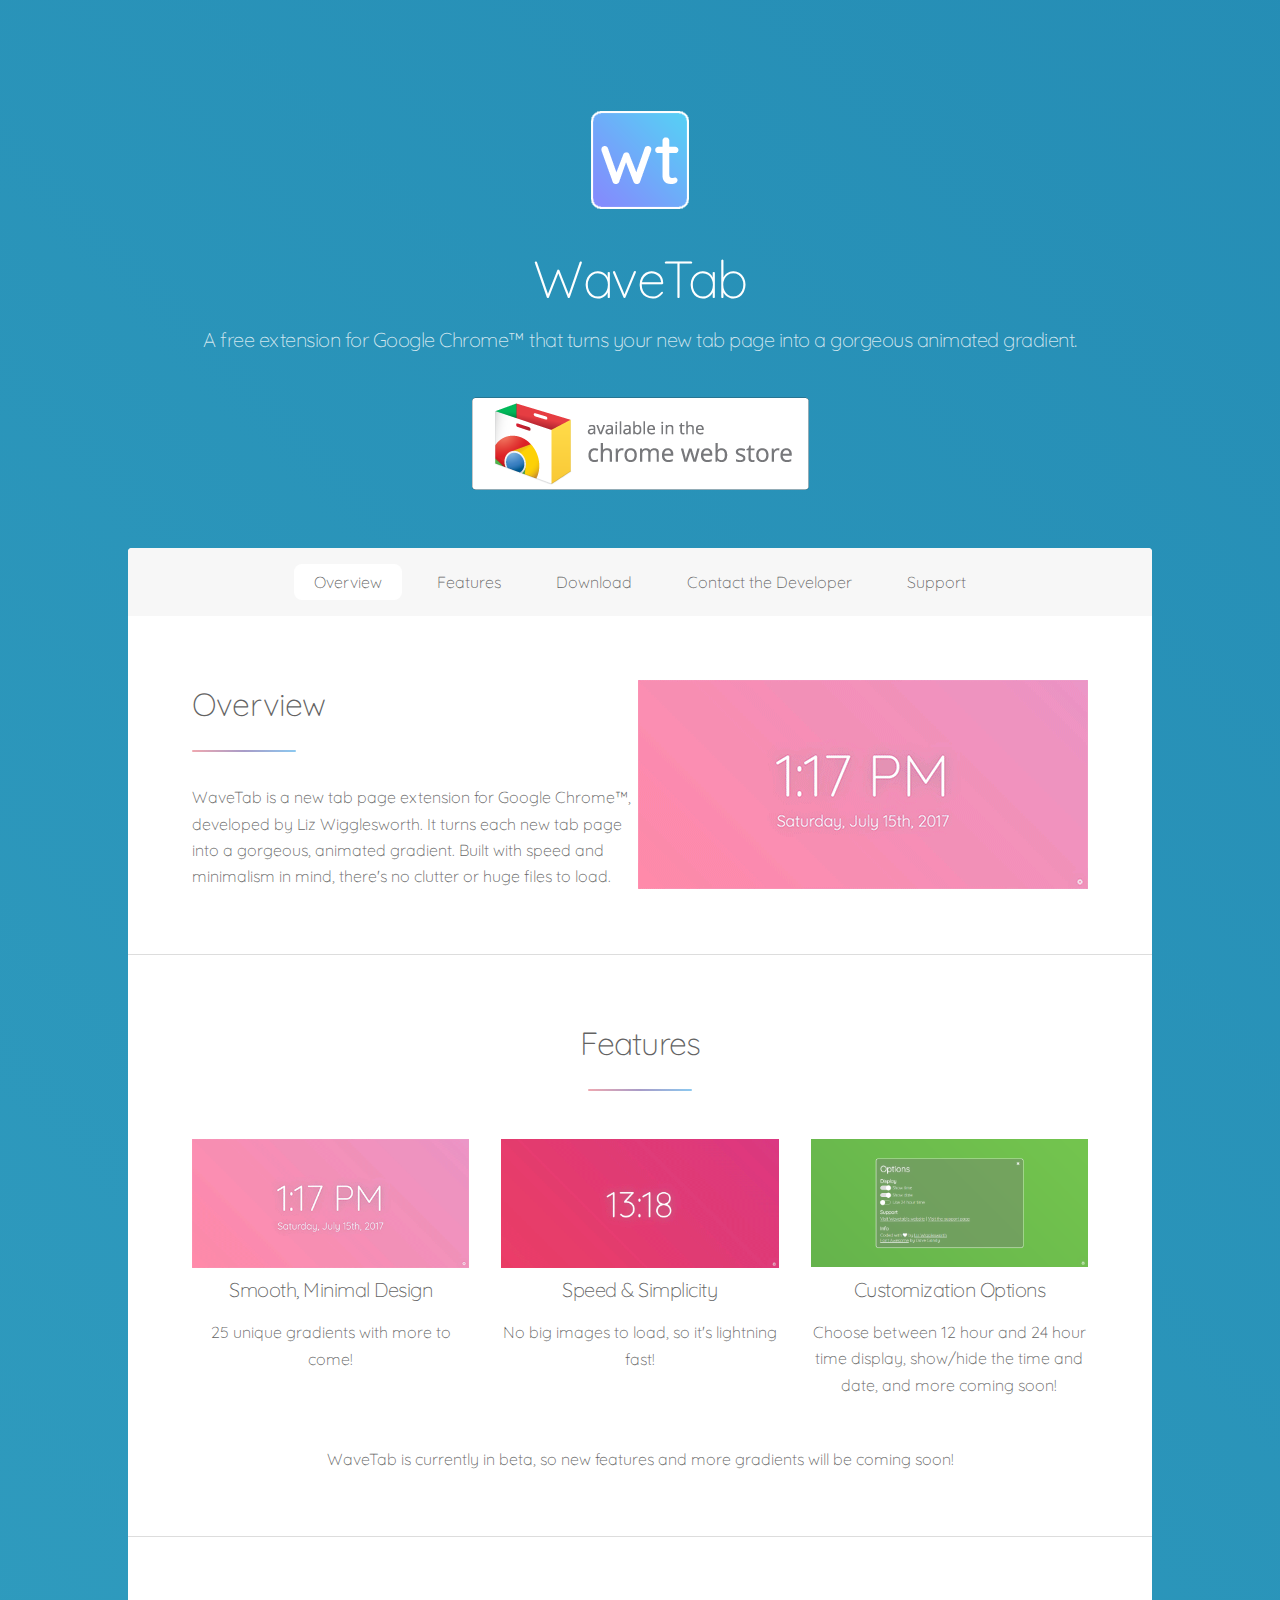
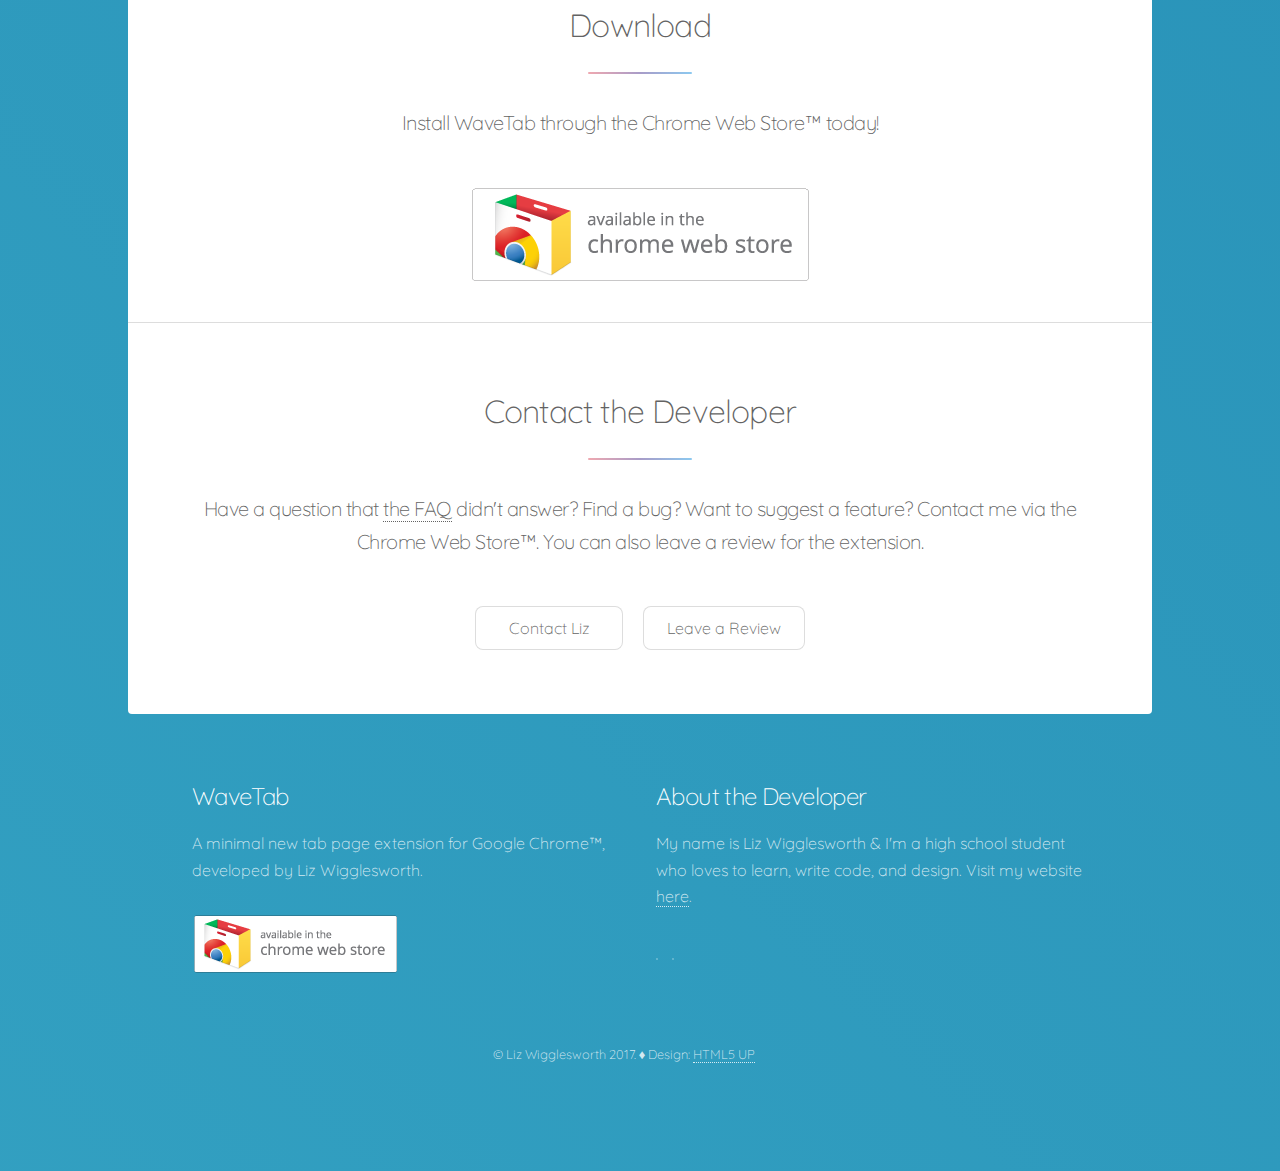
==== commit 8ea621b7: "Replace more placeholder images" ====
--- a/index.html
+++ b/index.html
@@ -74,7 +74,7 @@
 										<p>No big images to load, so it's lightning fast!</p>
 									</li>
 									<li>
-										<img src="http://via.placeholder.com/450x209" class="screenshot">
+										<img src="images/options%20screenshot.png" class="screenshot">
 										<h3>Customization Options</h3>
 										<p>Choose between 12 hour and 24 hour time display, show/hide the time and date, and more coming soon!</p>
 									</li>
--- a/assets/css/main.css
+++ b/assets/css/main.css
@@ -12,11 +12,7 @@
 	border-bottom: none;
 }
 
-.webstore-btn {
-	max-width: 100%;
-}
-
-.screenshot {
+img {
 	max-width: 100%;
 }
 
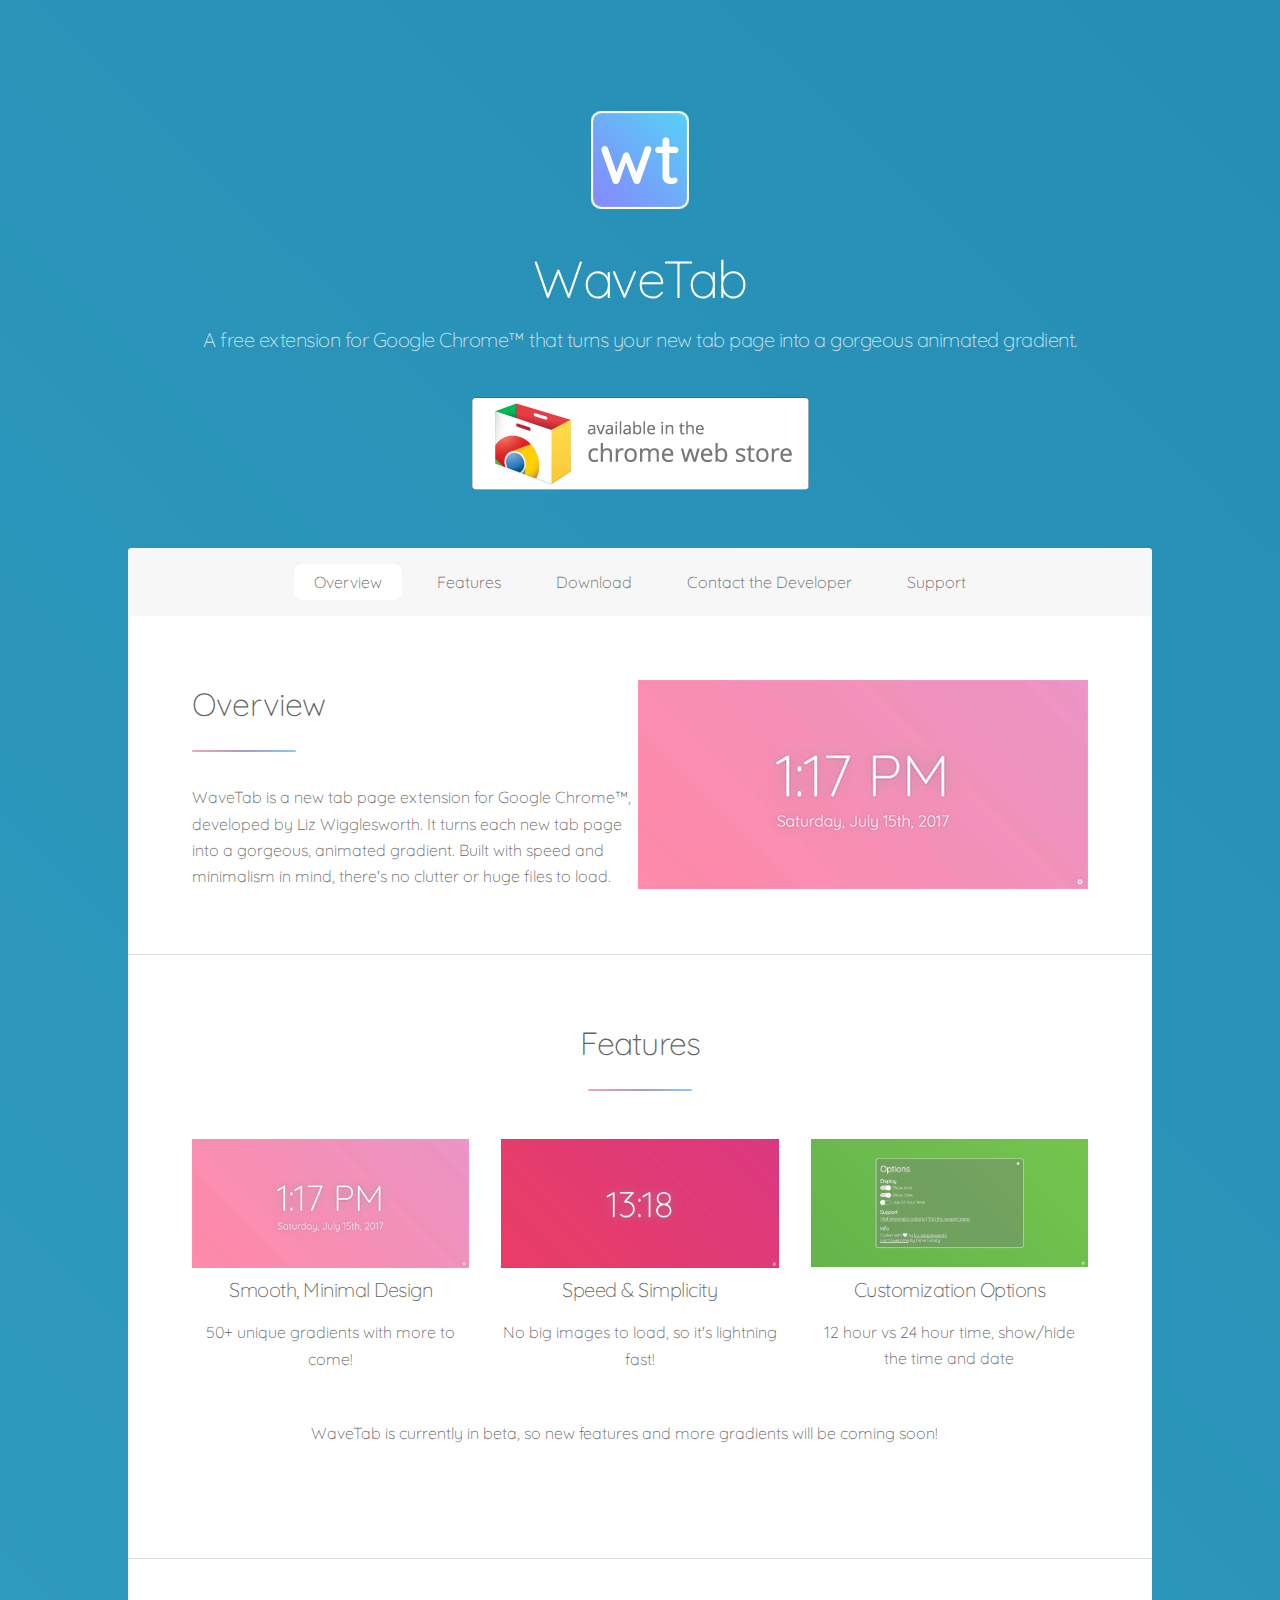
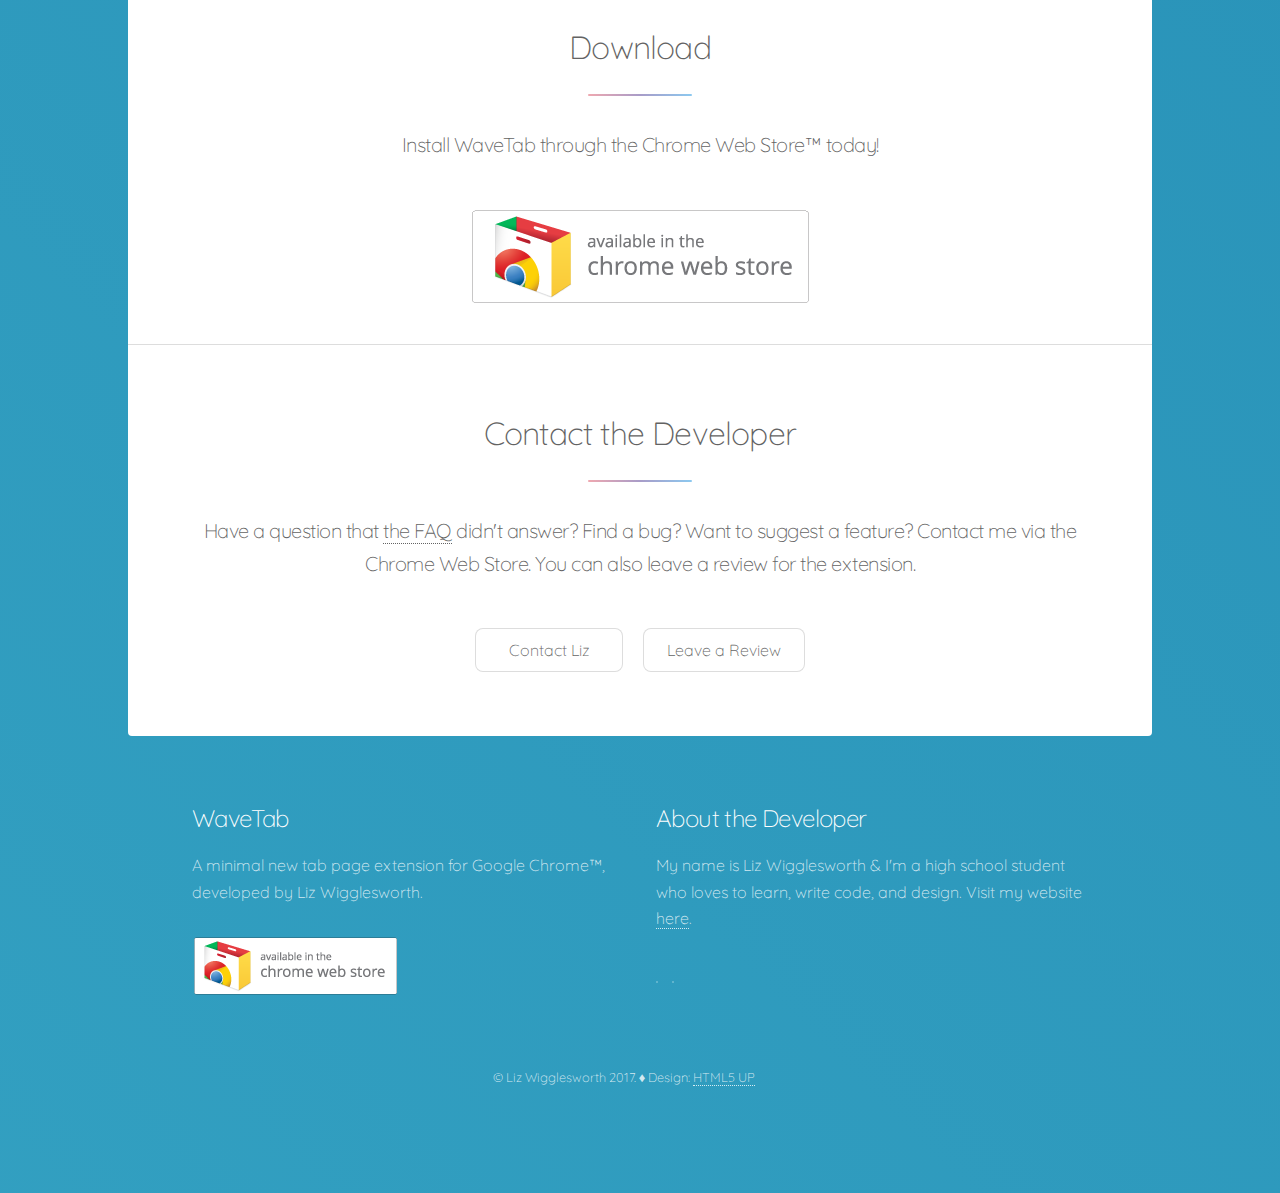
==== commit e723caec: "Use absolute paths" ====
--- a/index.html
+++ b/index.html
@@ -10,12 +10,21 @@
 		<meta charset="utf-8" />
 		<meta name="viewport" content="width=device-width, initial-scale=1" />
 		<!--[if lte IE 8]><script src="assets/js/ie/html5shiv.js"></script><![endif]-->
-		<link rel="stylesheet" href="assets/css/main.css" />
+		<link rel="stylesheet" href="/assets/css/main.css" />
 		<!--[if lte IE 9]><link rel="stylesheet" href="assets/css/ie9.css" /><![endif]-->
 		<!--[if lte IE 8]><link rel="stylesheet" href="assets/css/ie8.css" /><![endif]-->
-		
-		<link rel="icon" type="image/png" href="images/favicon-32x32.png" sizes="32x32" />
-		<link rel="icon" type="image/png" href="images/favicon-16x16.png" sizes="16x16" />
+
+		<link rel="icon" type="image/png" href="/images/favicon-32x32.png" sizes="32x32" />
+		<link rel="icon" type="image/png" href="/images/favicon-16x16.png" sizes="16x16" />
+
+		<script>
+			(function(i,s,o,g,r,a,m){i['GoogleAnalyticsObject']=r;i[r]=i[r]||function(){
+			(i[r].q=i[r].q||[]).push(arguments)},i[r].l=1*new Date();a=s.createElement(o),
+			m=s.getElementsByTagName(o)[0];a.async=1;a.src=g;m.parentNode.insertBefore(a,m)
+			})(window,document,'script','https://www.google-analytics.com/analytics.js','ga');
+			ga('create', 'UA-63911647-1', 'auto');
+			ga('send', 'pageview');
+		</script>
 	</head>
 	<body>
 
@@ -24,9 +33,9 @@
 
 				<!-- Header -->
 					<header id="header" class="alt">
-						<span class="logo"><img src="images/appicon-128.png" alt="" /></span>
+						<span class="logo"><img src="/images/appicon-128.png" alt="" /></span>
 						<h1>WaveTab</h1>
-						<p>A free extension for Google Chrome™ that turns your new tab page into a gorgeous animated gradient.</p>
+						<p id="description">A free extension for Google Chrome™ that turns your new tab page into a gorgeous animated gradient.</p>
 						<a href="https://chrome.google.com/webstore/detail/wavetab-minimal-new-tab-p/nfdfcgbnfilhjigfdeniiacekbfmknnk" target="_blank" class="no-border"><img src="images/webstore-badge-medium.png" class="webstore-btn"></a>
 					</header>
 
@@ -35,9 +44,9 @@
 						<ul>
 							<li><a href="#intro" class="active">Overview</a></li>
 							<li><a href="#first">Features</a></li>
-							<li><a href="#cta">Download</a></li>
+							<li><a href="#download">Download</a></li>
 							<li><a href="#contact-dev">Contact the Developer</a></li>
-							<li><a href="support/index.html">Support</a></li>
+							<li><a href="/support/index.html">Support</a></li>
 						</ul>
 					</nav>
 
@@ -53,7 +62,7 @@
 										</header>
 										<p>WaveTab is a new tab page extension for Google Chrome&trade;, developed by Liz Wigglesworth. It turns each new tab page into a gorgeous, animated gradient. Built with speed and minimalism in mind, there's no clutter or huge files to load.</p>
 									</div>
-									<img src="images/main.gif" alt="WaveTab screenshot" />
+									<img src="/images/main.gif" alt="WaveTab screenshot" />
 								</div>
 							</section>
 
@@ -64,28 +73,27 @@
 								</header>
 								<ul class="features">
 									<li>
-										<img src="images/main.gif" class="screenshot">
+										<img src="/images/main.gif" class="screenshot">
 										<h3>Smooth, Minimal Design</h3>
-										<p>25 unique gradients with more to come!</p>
+										<p>50+ unique gradients with more to come!</p>
 									</li>
 									<li>
-										<img src="images/24hour.gif" class="screenshot">
+										<img src="/images/24hour.gif" class="screenshot">
 										<h3>Speed &amp; Simplicity</h3>
 										<p>No big images to load, so it's lightning fast!</p>
 									</li>
 									<li>
-										<img src="images/options%20screenshot.png" class="screenshot">
+										<img src="/images/options%20screenshot.png" class="screenshot">
 										<h3>Customization Options</h3>
-										<p>Choose between 12 hour and 24 hour time display, show/hide the time and date, and more coming soon!</p>
+										<p>12 hour vs 24 hour time, show/hide the time and date</p>
 									</li>
-								</ul>
 								<footer class="major">
 									<p>WaveTab is currently in beta, so new features and more gradients will be coming soon!</p>
 								</footer>
 							</section>
 
 						<!-- Get Started -->
-							<section id="cta" class="main special">
+							<section id="download" class="main special">
 								<header class="major">
 									<h2>Download</h2>
 									<p>Install WaveTab through the Chrome Web Store&trade; today!</p>
@@ -94,12 +102,12 @@
 									<a href="https://chrome.google.com/webstore/detail/wavetab-minimal-new-tab-p/nfdfcgbnfilhjigfdeniiacekbfmknnk" target="_blank" class="no-border"><img src="images/webstore-badge-medium.png" class="webstore-btn"></a>
 								</footer>
 							</section>
-						
+
 						<!-- Contact the Developer -->
 							<section id="contact-dev" class="main special">
 								<header class="major">
 									<h2>Contact the Developer</h2>
-									<p>Have a question that <a href="support/index.html">the FAQ</a> didn't answer? Find a bug? Want to suggest a feature? Contact me via the Chrome Web Store&trade;. You can also leave a review for the extension.</p>
+									<p>Have a question that <a href="/support/index.html">the FAQ</a> didn't answer? Find a bug? Want to suggest a feature? Contact me via the Chrome Web Store. You can also leave a review for the extension.</p>
 								</header>
 								<footer class="major">
 									<ul class="actions">
@@ -134,13 +142,13 @@
 			</div>
 
 		<!-- Scripts -->
-			<script src="assets/js/jquery.min.js"></script>
-			<script src="assets/js/jquery.scrollex.min.js"></script>
-			<script src="assets/js/jquery.scrolly.min.js"></script>
-			<script src="assets/js/skel.min.js"></script>
-			<script src="assets/js/util.js"></script>
+			<script src="/assets/js/jquery.min.js"></script>
+			<script src="/assets/js/jquery.scrollex.min.js"></script>
+			<script src="/assets/js/jquery.scrolly.min.js"></script>
+			<script src="/assets/js/skel.min.js"></script>
+			<script src="/assets/js/util.js"></script>
 			<!--[if lte IE 8]><script src="assets/js/ie/respond.min.js"></script><![endif]-->
-			<script src="assets/js/main.js"></script>
+			<script src="/assets/js/main.js"></script>
 
 	</body>
-</html>+</html>
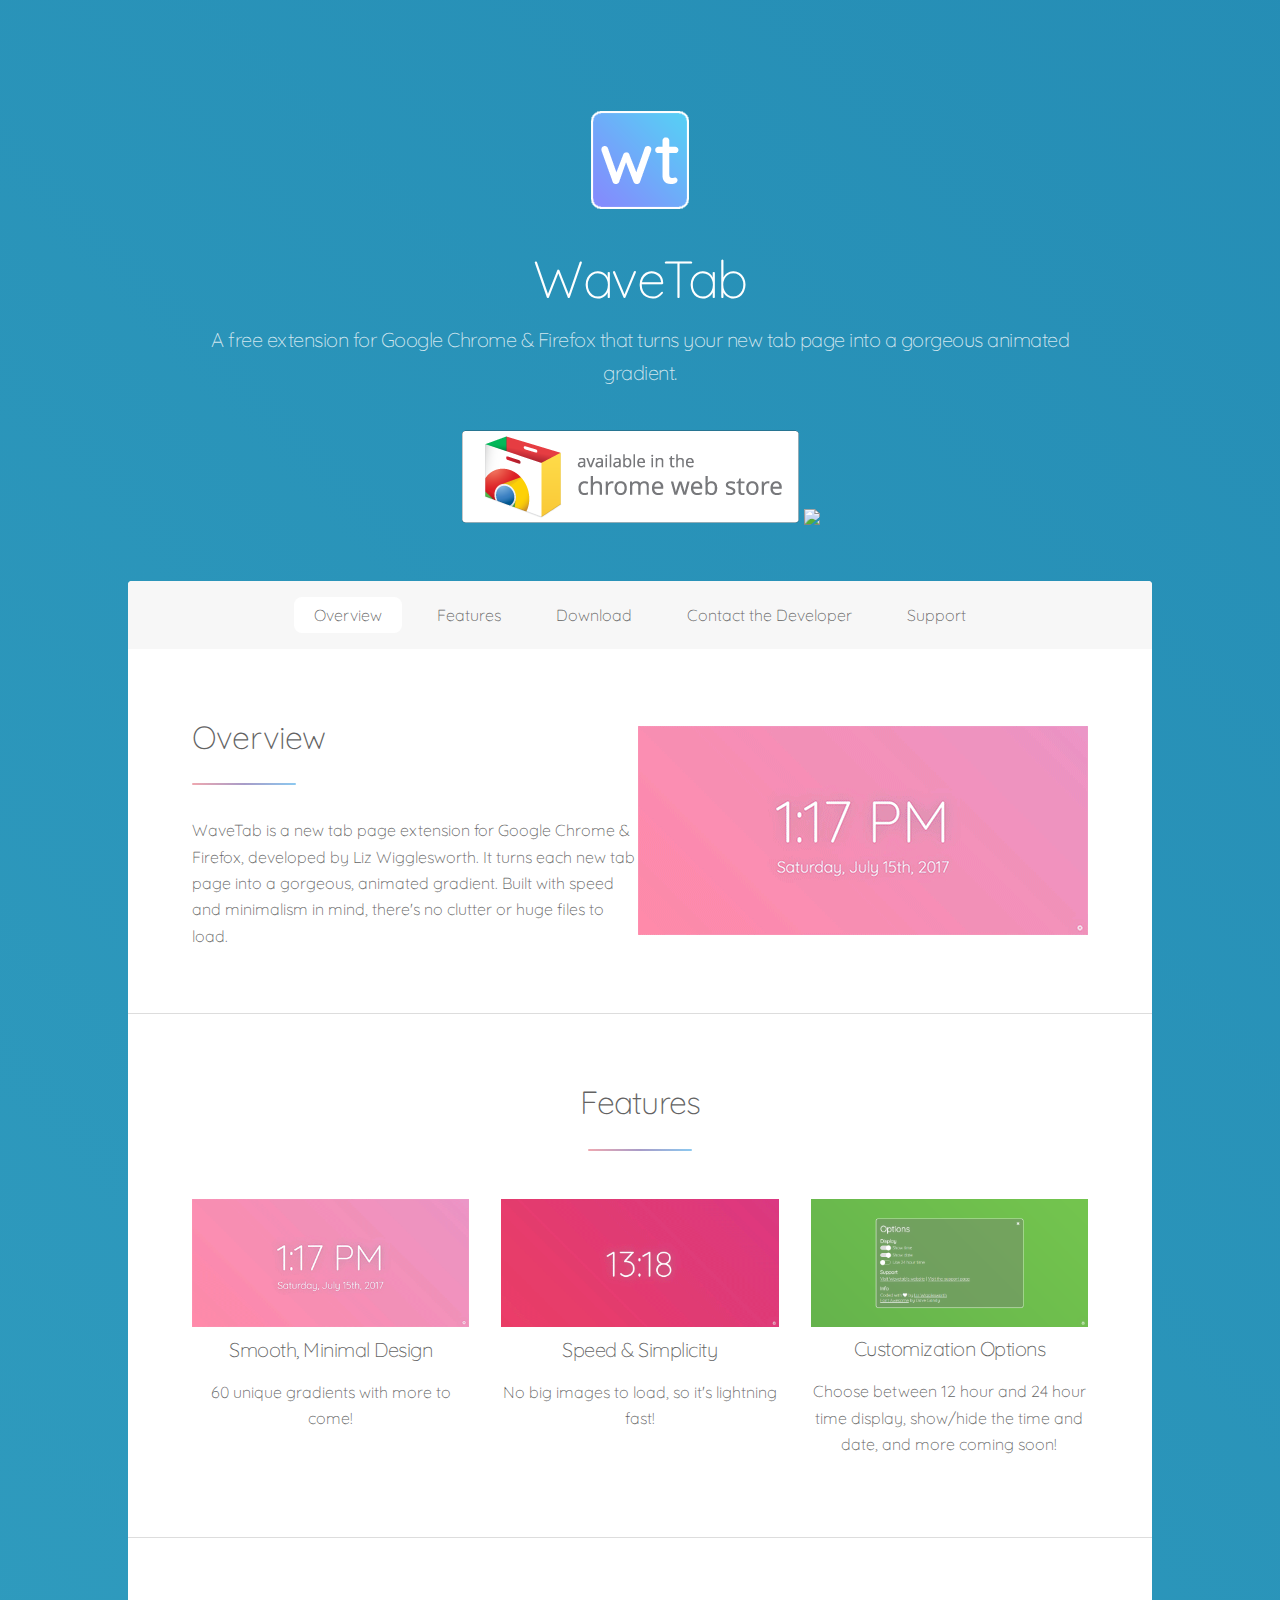
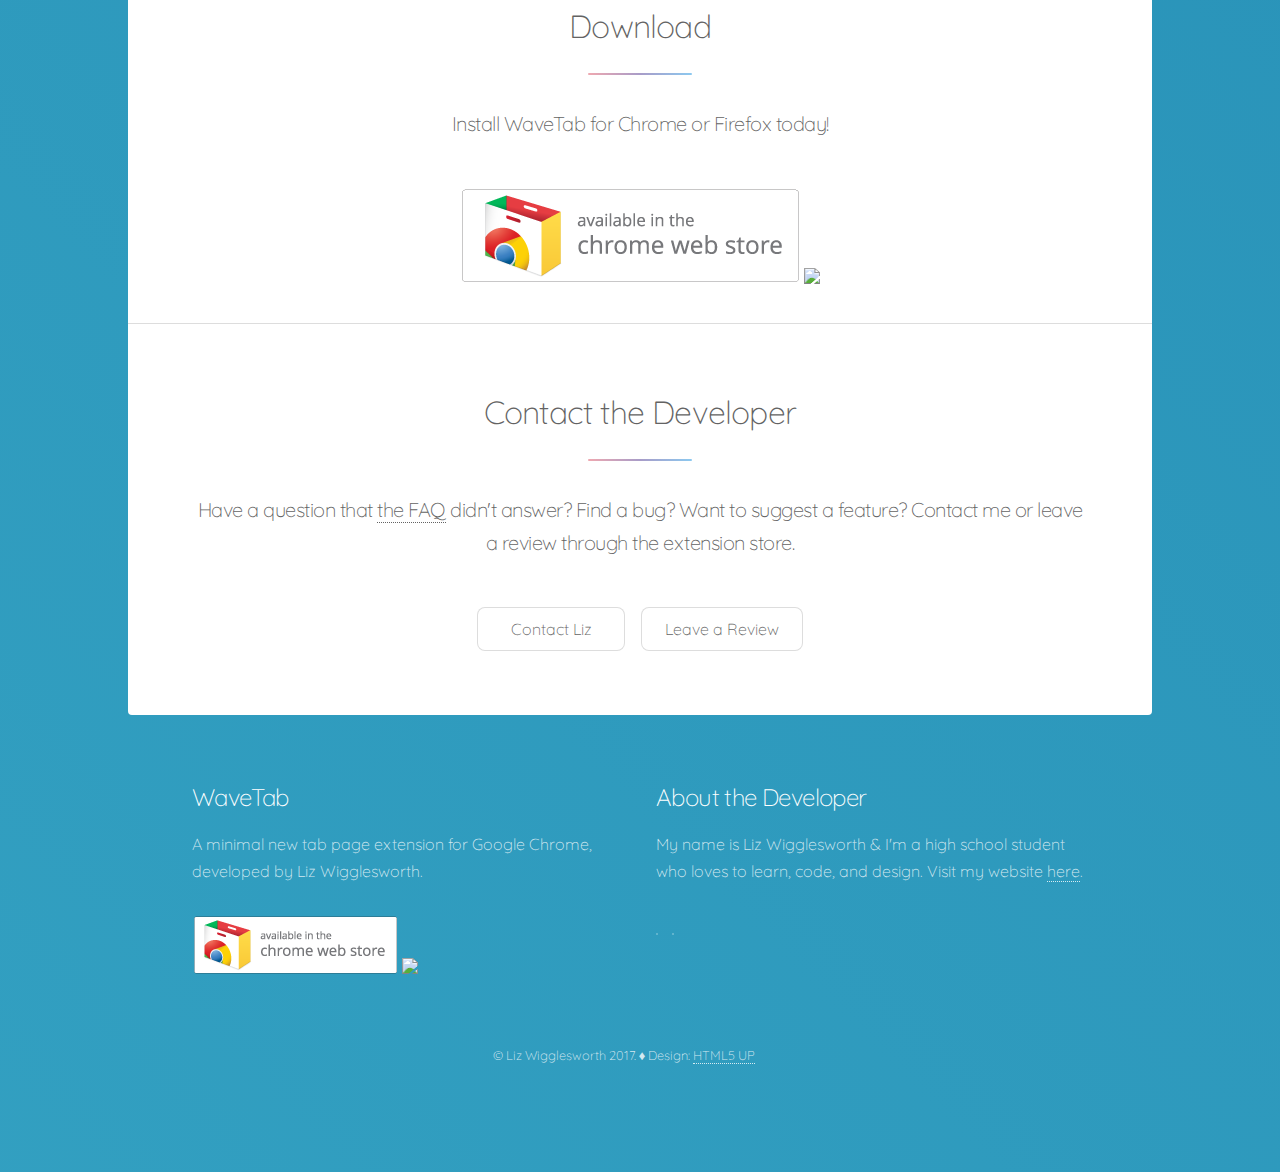
==== commit 22a2c7e5: "Change display buttons based on browser" ====
--- a/index.html
+++ b/index.html
@@ -10,21 +10,12 @@
 		<meta charset="utf-8" />
 		<meta name="viewport" content="width=device-width, initial-scale=1" />
 		<!--[if lte IE 8]><script src="assets/js/ie/html5shiv.js"></script><![endif]-->
-		<link rel="stylesheet" href="/assets/css/main.css" />
+		<link rel="stylesheet" href="assets/css/main.css" />
 		<!--[if lte IE 9]><link rel="stylesheet" href="assets/css/ie9.css" /><![endif]-->
 		<!--[if lte IE 8]><link rel="stylesheet" href="assets/css/ie8.css" /><![endif]-->
-
-		<link rel="icon" type="image/png" href="/images/favicon-32x32.png" sizes="32x32" />
-		<link rel="icon" type="image/png" href="/images/favicon-16x16.png" sizes="16x16" />
-
-		<script>
-			(function(i,s,o,g,r,a,m){i['GoogleAnalyticsObject']=r;i[r]=i[r]||function(){
-			(i[r].q=i[r].q||[]).push(arguments)},i[r].l=1*new Date();a=s.createElement(o),
-			m=s.getElementsByTagName(o)[0];a.async=1;a.src=g;m.parentNode.insertBefore(a,m)
-			})(window,document,'script','https://www.google-analytics.com/analytics.js','ga');
-			ga('create', 'UA-63911647-1', 'auto');
-			ga('send', 'pageview');
-		</script>
+		
+		<link rel="icon" type="image/png" href="images/favicon-32x32.png" sizes="32x32" />
+		<link rel="icon" type="image/png" href="images/favicon-16x16.png" sizes="16x16" />
 	</head>
 	<body>
 
@@ -33,10 +24,15 @@
 
 				<!-- Header -->
 					<header id="header" class="alt">
-						<span class="logo"><img src="/images/appicon-128.png" alt="" /></span>
+						<span class="logo"><img src="images/appicon-128.png" alt="" /></span>
 						<h1>WaveTab</h1>
-						<p id="description">A free extension for Google Chrome™ that turns your new tab page into a gorgeous animated gradient.</p>
-						<a href="https://chrome.google.com/webstore/detail/wavetab-minimal-new-tab-p/nfdfcgbnfilhjigfdeniiacekbfmknnk" target="_blank" class="no-border"><img src="images/webstore-badge-medium.png" class="webstore-btn"></a>
+						<p id="description">A free extension for Google Chrome & Firefox that turns your new tab page into a gorgeous animated gradient.</p>
+						<a href="https://chrome.google.com/webstore/detail/wavetab-minimal-new-tab-p/nfdfcgbnfilhjigfdeniiacekbfmknnk" target="_blank" class="no-border">
+							<img src="images/webstore-badge-medium.png" class="webstore-btn">
+						</a>
+						<a href="#" class="no-border" target="_blank">
+							<img border="0" src="https://addons.cdn.mozilla.net/static/img/addons-buttons/AMO-button_1.png" class="webstore-btn">
+						</a>
 					</header>
 
 				<!-- Nav -->
@@ -44,9 +40,9 @@
 						<ul>
 							<li><a href="#intro" class="active">Overview</a></li>
 							<li><a href="#first">Features</a></li>
-							<li><a href="#download">Download</a></li>
+							<li><a href="#cta">Download</a></li>
 							<li><a href="#contact-dev">Contact the Developer</a></li>
-							<li><a href="/support/index.html">Support</a></li>
+							<li><a href="support/">Support</a></li>
 						</ul>
 					</nav>
 
@@ -60,9 +56,9 @@
 										<header class="major">
 											<h2>Overview</h2>
 										</header>
-										<p>WaveTab is a new tab page extension for Google Chrome&trade;, developed by Liz Wigglesworth. It turns each new tab page into a gorgeous, animated gradient. Built with speed and minimalism in mind, there's no clutter or huge files to load.</p>
+										<p>WaveTab is a new tab page extension for Google Chrome & Firefox, developed by Liz Wigglesworth. It turns each new tab page into a gorgeous, animated gradient. Built with speed and minimalism in mind, there's no clutter or huge files to load.</p>
 									</div>
-									<img src="/images/main.gif" alt="WaveTab screenshot" />
+									<img src="images/main.gif" alt="WaveTab screenshot" />
 								</div>
 							</section>
 
@@ -73,46 +69,47 @@
 								</header>
 								<ul class="features">
 									<li>
-										<img src="/images/main.gif" class="screenshot">
+										<img src="images/main.gif" class="screenshot">
 										<h3>Smooth, Minimal Design</h3>
-										<p>50+ unique gradients with more to come!</p>
+										<p>60 unique gradients with more to come!</p>
 									</li>
 									<li>
-										<img src="/images/24hour.gif" class="screenshot">
+										<img src="images/24hour.gif" class="screenshot">
 										<h3>Speed &amp; Simplicity</h3>
 										<p>No big images to load, so it's lightning fast!</p>
 									</li>
 									<li>
-										<img src="/images/options%20screenshot.png" class="screenshot">
+										<img src="images/options%20screenshot.png" class="screenshot">
 										<h3>Customization Options</h3>
-										<p>12 hour vs 24 hour time, show/hide the time and date</p>
+										<p>Choose between 12 hour and 24 hour time display, show/hide the time and date, and more coming soon!</p>
 									</li>
-								<footer class="major">
-									<p>WaveTab is currently in beta, so new features and more gradients will be coming soon!</p>
-								</footer>
+								</ul>
 							</section>
 
 						<!-- Get Started -->
-							<section id="download" class="main special">
+							<section id="cta" class="main special">
 								<header class="major">
 									<h2>Download</h2>
-									<p>Install WaveTab through the Chrome Web Store&trade; today!</p>
+									<p>Install WaveTab for Chrome or Firefox today!</p>
 								</header>
 								<footer class="major">
 									<a href="https://chrome.google.com/webstore/detail/wavetab-minimal-new-tab-p/nfdfcgbnfilhjigfdeniiacekbfmknnk" target="_blank" class="no-border"><img src="images/webstore-badge-medium.png" class="webstore-btn"></a>
+									<a href="#" class="no-border" target="_blank">
+										<img border="0" src="https://addons.cdn.mozilla.net/static/img/addons-buttons/AMO-button_1.png" class="webstore-btn">
+									</a>
 								</footer>
 							</section>
-
+						
 						<!-- Contact the Developer -->
 							<section id="contact-dev" class="main special">
 								<header class="major">
 									<h2>Contact the Developer</h2>
-									<p>Have a question that <a href="/support/index.html">the FAQ</a> didn't answer? Find a bug? Want to suggest a feature? Contact me via the Chrome Web Store. You can also leave a review for the extension.</p>
+									<p>Have a question that <a href="support/">the FAQ</a> didn't answer? Find a bug?
+										Want to suggest a feature? Contact me or leave a review through the extension store.</p>
 								</header>
 								<footer class="major">
-									<ul class="actions">
-										<li><a href="https://chrome.google.com/webstore/detail/wavetab-minimal-new-tab-p/nfdfcgbnfilhjigfdeniiacekbfmknnk/support" class="button" target="_blank">Contact Liz</a></li>
-										<li><a href="https://chrome.google.com/webstore/detail/wavetab-minimal-new-tab-p/nfdfcgbnfilhjigfdeniiacekbfmknnk/reviews" class="button" target="_blank">Leave a Review</a></li>
+									<ul class="actions" id="browser-btns">
+										
 									</ul>
 								</footer>
 							</section>
@@ -123,14 +120,17 @@
 					<footer id="footer">
 						<section>
 							<h2>WaveTab</h2>
-							<p>A minimal new tab page extension for Google Chrome&trade;, developed by Liz Wigglesworth.</p>
+							<p>A minimal new tab page extension for Google Chrome, developed by Liz Wigglesworth.</p>
 							<ul class="actions">
 								<a href="https://chrome.google.com/webstore/detail/wavetab-minimal-new-tab-p/nfdfcgbnfilhjigfdeniiacekbfmknnk" target="_blank" class="no-border"><img src="images/webstore-badge-small.png" class="webstore-btn"></a>
+								<a href="#" class="no-border" target="_blank">
+									<img border="0" src="https://addons.cdn.mozilla.net/static/img/addons-buttons/AMO-button_1.png" class="webstore-btn">
+								</a>
 							</ul>
 						</section>
 						<section>
 							<h2>About the Developer</h2>
-							<p>My name is Liz Wigglesworth &amp; I'm a high school student who loves to learn, write code, and design. Visit my website <a href="http://lizgw.github.io/" target="_blank">here</a>.</p>
+							<p>My name is Liz Wigglesworth &amp; I'm a high school student who loves to learn, code, and design. Visit my website <a href="http://lizgw.github.io/" target="_blank">here</a>.</p>
 							<ul class="icons">
 								<li><a href="https://twitter.com/lizgwigg" class="icon fa-twitter alt" target="_blank"><span class="label">Twitter</span></a></li>
 								<li><a href="https://github.com/lizgw" class="icon fa-github alt" target="_blank"><span class="label">GitHub</span></a></li>
@@ -142,13 +142,13 @@
 			</div>
 
 		<!-- Scripts -->
-			<script src="/assets/js/jquery.min.js"></script>
-			<script src="/assets/js/jquery.scrollex.min.js"></script>
-			<script src="/assets/js/jquery.scrolly.min.js"></script>
-			<script src="/assets/js/skel.min.js"></script>
-			<script src="/assets/js/util.js"></script>
+			<script src="assets/js/jquery.min.js"></script>
+			<script src="assets/js/jquery.scrollex.min.js"></script>
+			<script src="assets/js/jquery.scrolly.min.js"></script>
+			<script src="assets/js/skel.min.js"></script>
+			<script src="assets/js/util.js"></script>
 			<!--[if lte IE 8]><script src="assets/js/ie/respond.min.js"></script><![endif]-->
-			<script src="/assets/js/main.js"></script>
+			<script src="assets/js/main.js"></script>
 
 	</body>
-</html>
+</html>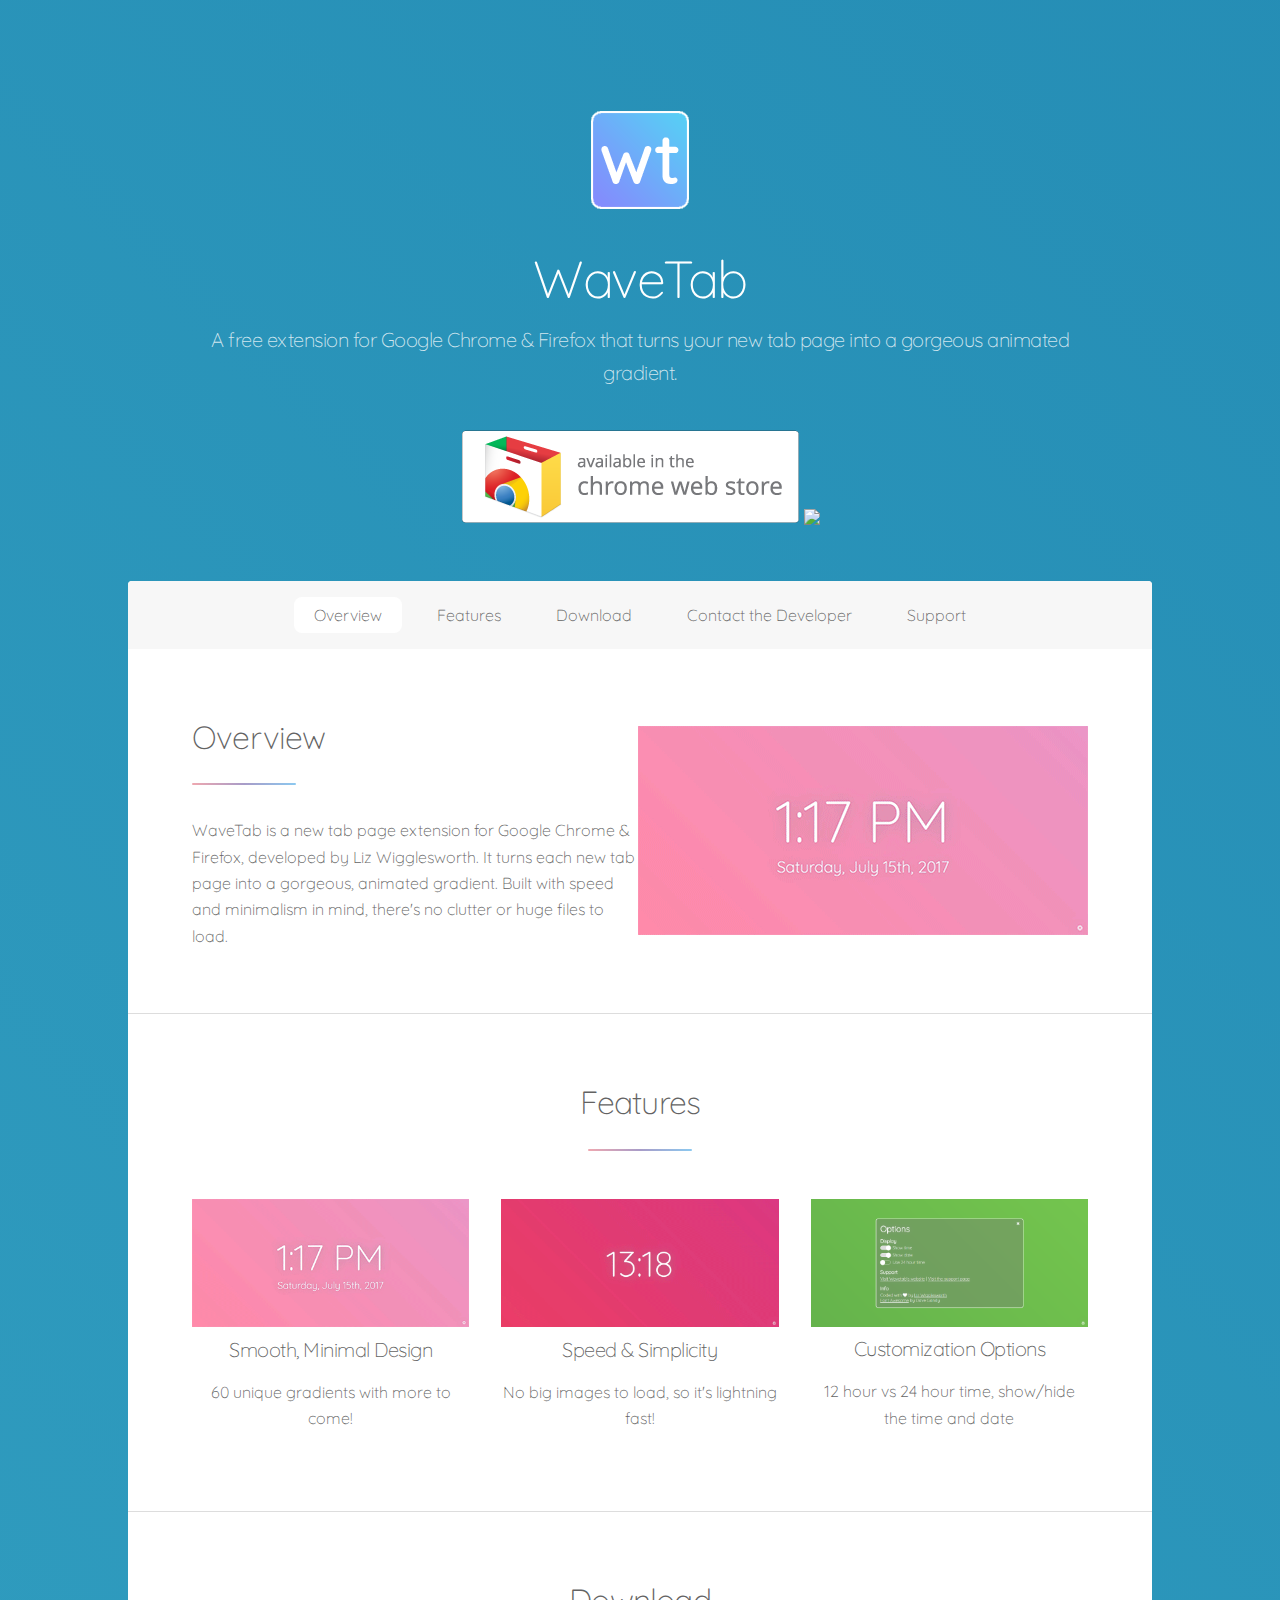
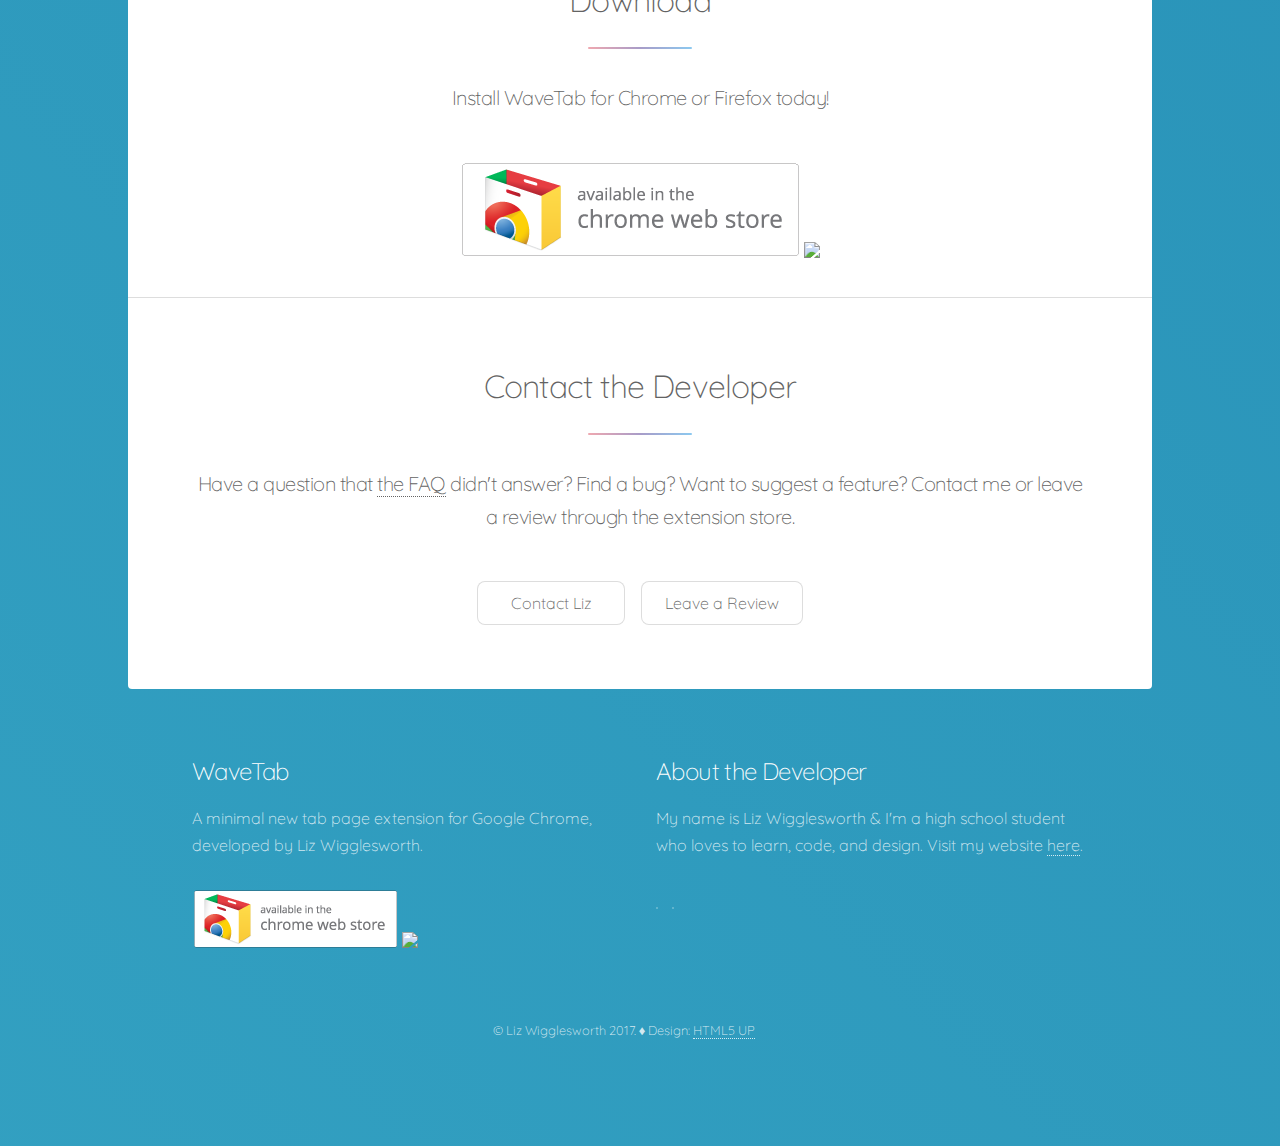
==== commit 40ad042c: "Merge branch 'gh-pages' of https://github.com/lizgw/wavetab into gh-pages" ====
--- a/index.html
+++ b/index.html
@@ -13,9 +13,18 @@
 		<link rel="stylesheet" href="assets/css/main.css" />
 		<!--[if lte IE 9]><link rel="stylesheet" href="assets/css/ie9.css" /><![endif]-->
 		<!--[if lte IE 8]><link rel="stylesheet" href="assets/css/ie8.css" /><![endif]-->
-		
+
 		<link rel="icon" type="image/png" href="images/favicon-32x32.png" sizes="32x32" />
 		<link rel="icon" type="image/png" href="images/favicon-16x16.png" sizes="16x16" />
+
+		<script>
+			(function(i,s,o,g,r,a,m){i['GoogleAnalyticsObject']=r;i[r]=i[r]||function(){
+			(i[r].q=i[r].q||[]).push(arguments)},i[r].l=1*new Date();a=s.createElement(o),
+			m=s.getElementsByTagName(o)[0];a.async=1;a.src=g;m.parentNode.insertBefore(a,m)
+			})(window,document,'script','https://www.google-analytics.com/analytics.js','ga');
+			ga('create', 'UA-63911647-1', 'auto');
+			ga('send', 'pageview');
+		</script>
 	</head>
 	<body>
 
@@ -40,9 +49,9 @@
 						<ul>
 							<li><a href="#intro" class="active">Overview</a></li>
 							<li><a href="#first">Features</a></li>
-							<li><a href="#cta">Download</a></li>
+							<li><a href="#download">Download</a></li>
 							<li><a href="#contact-dev">Contact the Developer</a></li>
-							<li><a href="support/">Support</a></li>
+							<li><a href="support/index.html">Support</a></li>
 						</ul>
 					</nav>
 
@@ -81,13 +90,13 @@
 									<li>
 										<img src="images/options%20screenshot.png" class="screenshot">
 										<h3>Customization Options</h3>
-										<p>Choose between 12 hour and 24 hour time display, show/hide the time and date, and more coming soon!</p>
+										<p>12 hour vs 24 hour time, show/hide the time and date</p>
 									</li>
 								</ul>
 							</section>
 
 						<!-- Get Started -->
-							<section id="cta" class="main special">
+							<section id="download" class="main special">
 								<header class="major">
 									<h2>Download</h2>
 									<p>Install WaveTab for Chrome or Firefox today!</p>
@@ -99,7 +108,7 @@
 									</a>
 								</footer>
 							</section>
-						
+
 						<!-- Contact the Developer -->
 							<section id="contact-dev" class="main special">
 								<header class="major">
@@ -151,4 +160,4 @@
 			<script src="assets/js/main.js"></script>
 
 	</body>
-</html>+</html>
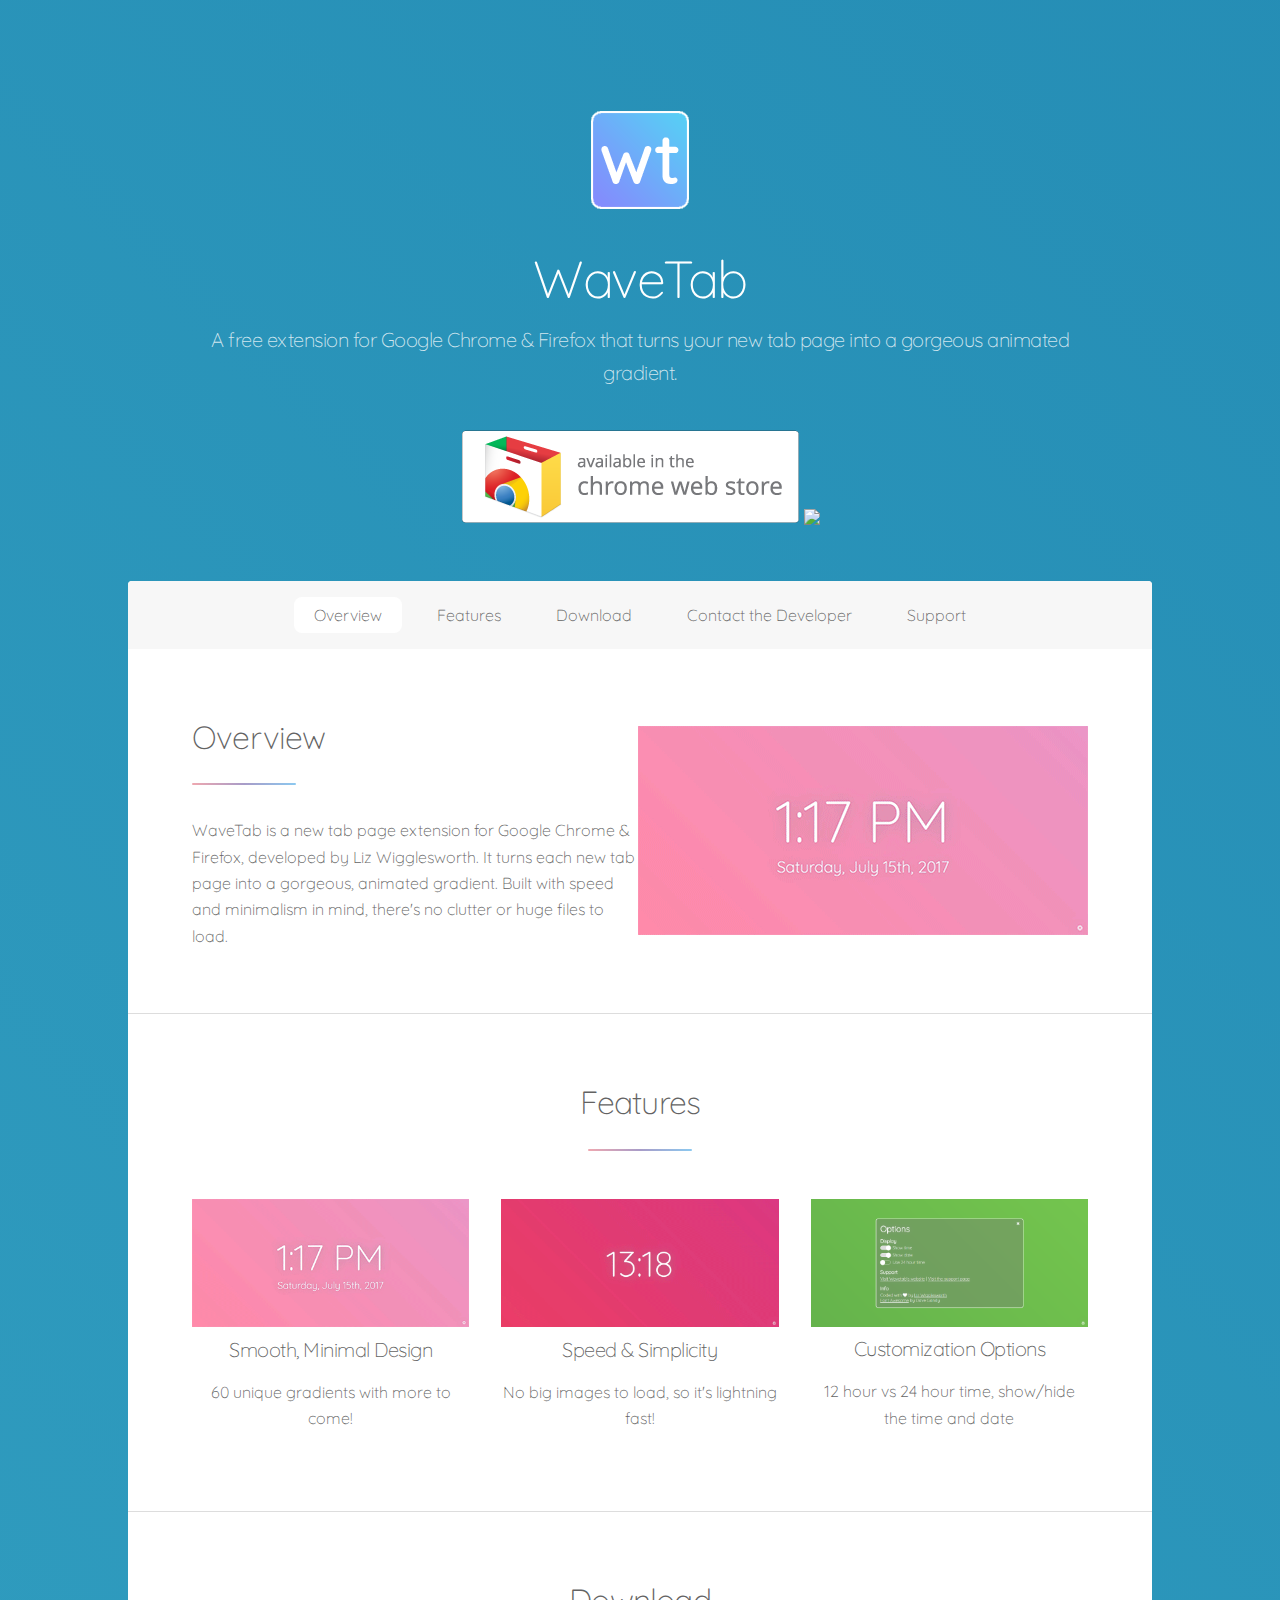
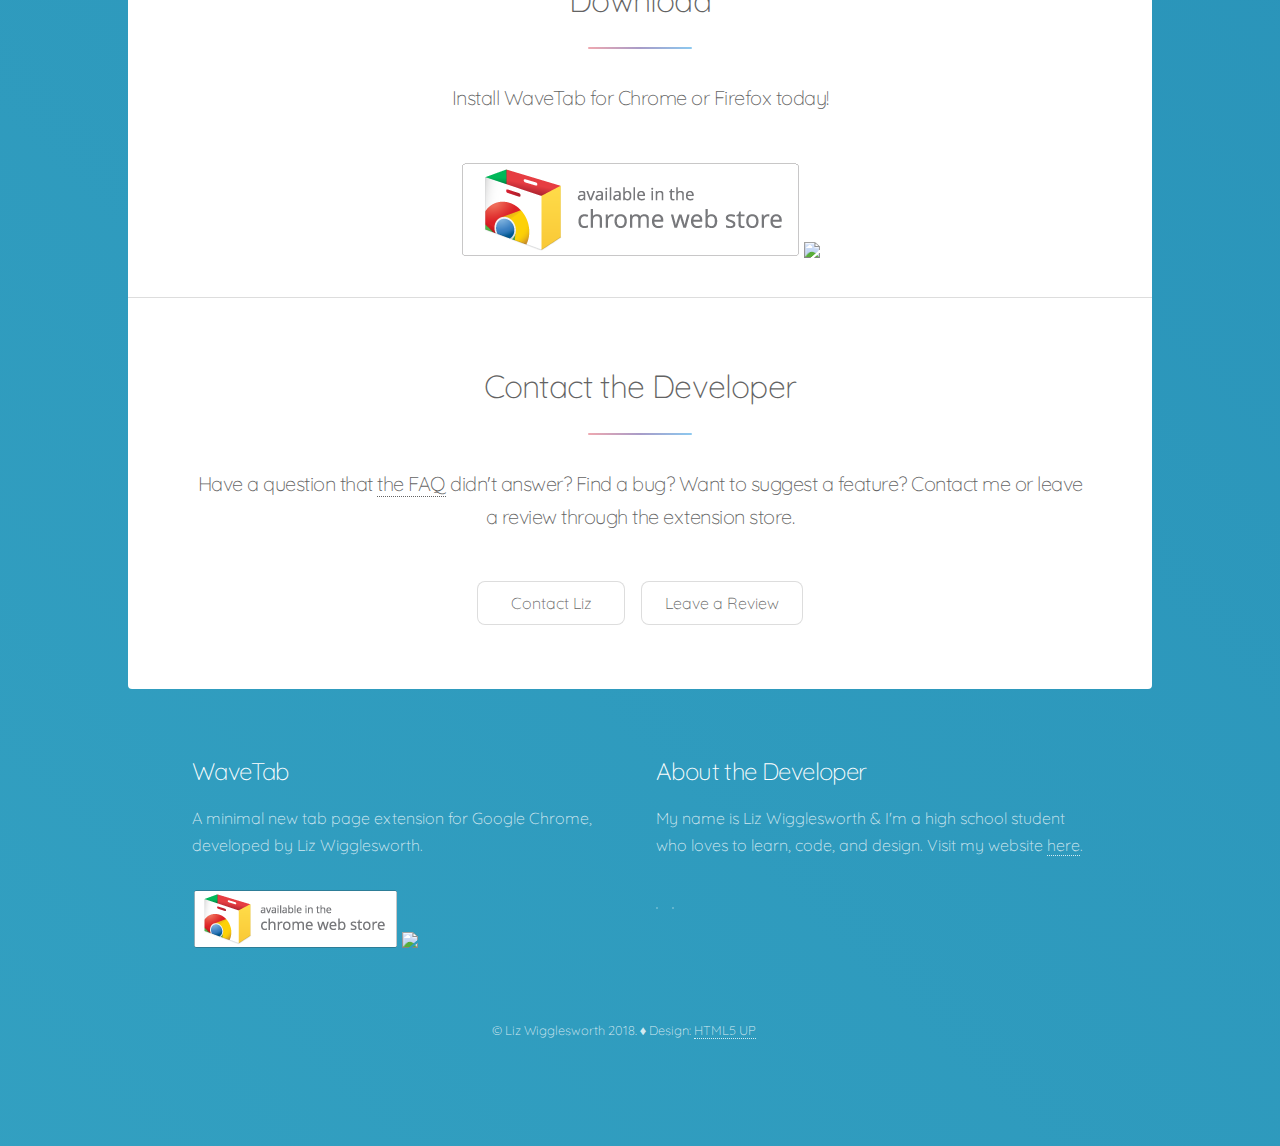
==== commit 78cd48d0: "Update copyright year" ====
--- a/index.html
+++ b/index.html
@@ -16,15 +16,6 @@
 
 		<link rel="icon" type="image/png" href="images/favicon-32x32.png" sizes="32x32" />
 		<link rel="icon" type="image/png" href="images/favicon-16x16.png" sizes="16x16" />
-
-		<script>
-			(function(i,s,o,g,r,a,m){i['GoogleAnalyticsObject']=r;i[r]=i[r]||function(){
-			(i[r].q=i[r].q||[]).push(arguments)},i[r].l=1*new Date();a=s.createElement(o),
-			m=s.getElementsByTagName(o)[0];a.async=1;a.src=g;m.parentNode.insertBefore(a,m)
-			})(window,document,'script','https://www.google-analytics.com/analytics.js','ga');
-			ga('create', 'UA-63911647-1', 'auto');
-			ga('send', 'pageview');
-		</script>
 	</head>
 	<body>
 
@@ -39,7 +30,7 @@
 						<a href="https://chrome.google.com/webstore/detail/wavetab-minimal-new-tab-p/nfdfcgbnfilhjigfdeniiacekbfmknnk" target="_blank" class="no-border">
 							<img src="images/webstore-badge-medium.png" class="webstore-btn">
 						</a>
-						<a href="#" class="no-border" target="_blank">
+						<a href="https://addons.mozilla.org/en-US/firefox/addon/wavetab-minimal-new-tab-page/" class="no-border" target="_blank">
 							<img border="0" src="https://addons.cdn.mozilla.net/static/img/addons-buttons/AMO-button_1.png" class="webstore-btn">
 						</a>
 					</header>
@@ -103,7 +94,7 @@
 								</header>
 								<footer class="major">
 									<a href="https://chrome.google.com/webstore/detail/wavetab-minimal-new-tab-p/nfdfcgbnfilhjigfdeniiacekbfmknnk" target="_blank" class="no-border"><img src="images/webstore-badge-medium.png" class="webstore-btn"></a>
-									<a href="#" class="no-border" target="_blank">
+									<a href="https://addons.mozilla.org/en-US/firefox/addon/wavetab-minimal-new-tab-page/" class="no-border" target="_blank">
 										<img border="0" src="https://addons.cdn.mozilla.net/static/img/addons-buttons/AMO-button_1.png" class="webstore-btn">
 									</a>
 								</footer>
@@ -132,7 +123,7 @@
 							<p>A minimal new tab page extension for Google Chrome, developed by Liz Wigglesworth.</p>
 							<ul class="actions">
 								<a href="https://chrome.google.com/webstore/detail/wavetab-minimal-new-tab-p/nfdfcgbnfilhjigfdeniiacekbfmknnk" target="_blank" class="no-border"><img src="images/webstore-badge-small.png" class="webstore-btn"></a>
-								<a href="#" class="no-border" target="_blank">
+								<a href="https://addons.mozilla.org/en-US/firefox/addon/wavetab-minimal-new-tab-page/" class="no-border" target="_blank">
 									<img border="0" src="https://addons.cdn.mozilla.net/static/img/addons-buttons/AMO-button_1.png" class="webstore-btn">
 								</a>
 							</ul>
@@ -145,7 +136,7 @@
 								<li><a href="https://github.com/lizgw" class="icon fa-github alt" target="_blank"><span class="label">GitHub</span></a></li>
 							</ul>
 						</section>
-						<p class="copyright">&copy; Liz Wigglesworth 2017. &diams; Design: <a href="https://html5up.net">HTML5 UP</a></p>
+						<p class="copyright">&copy; Liz Wigglesworth 2018. &diams; Design: <a href="https://html5up.net">HTML5 UP</a></p>
 					</footer>
 
 			</div>
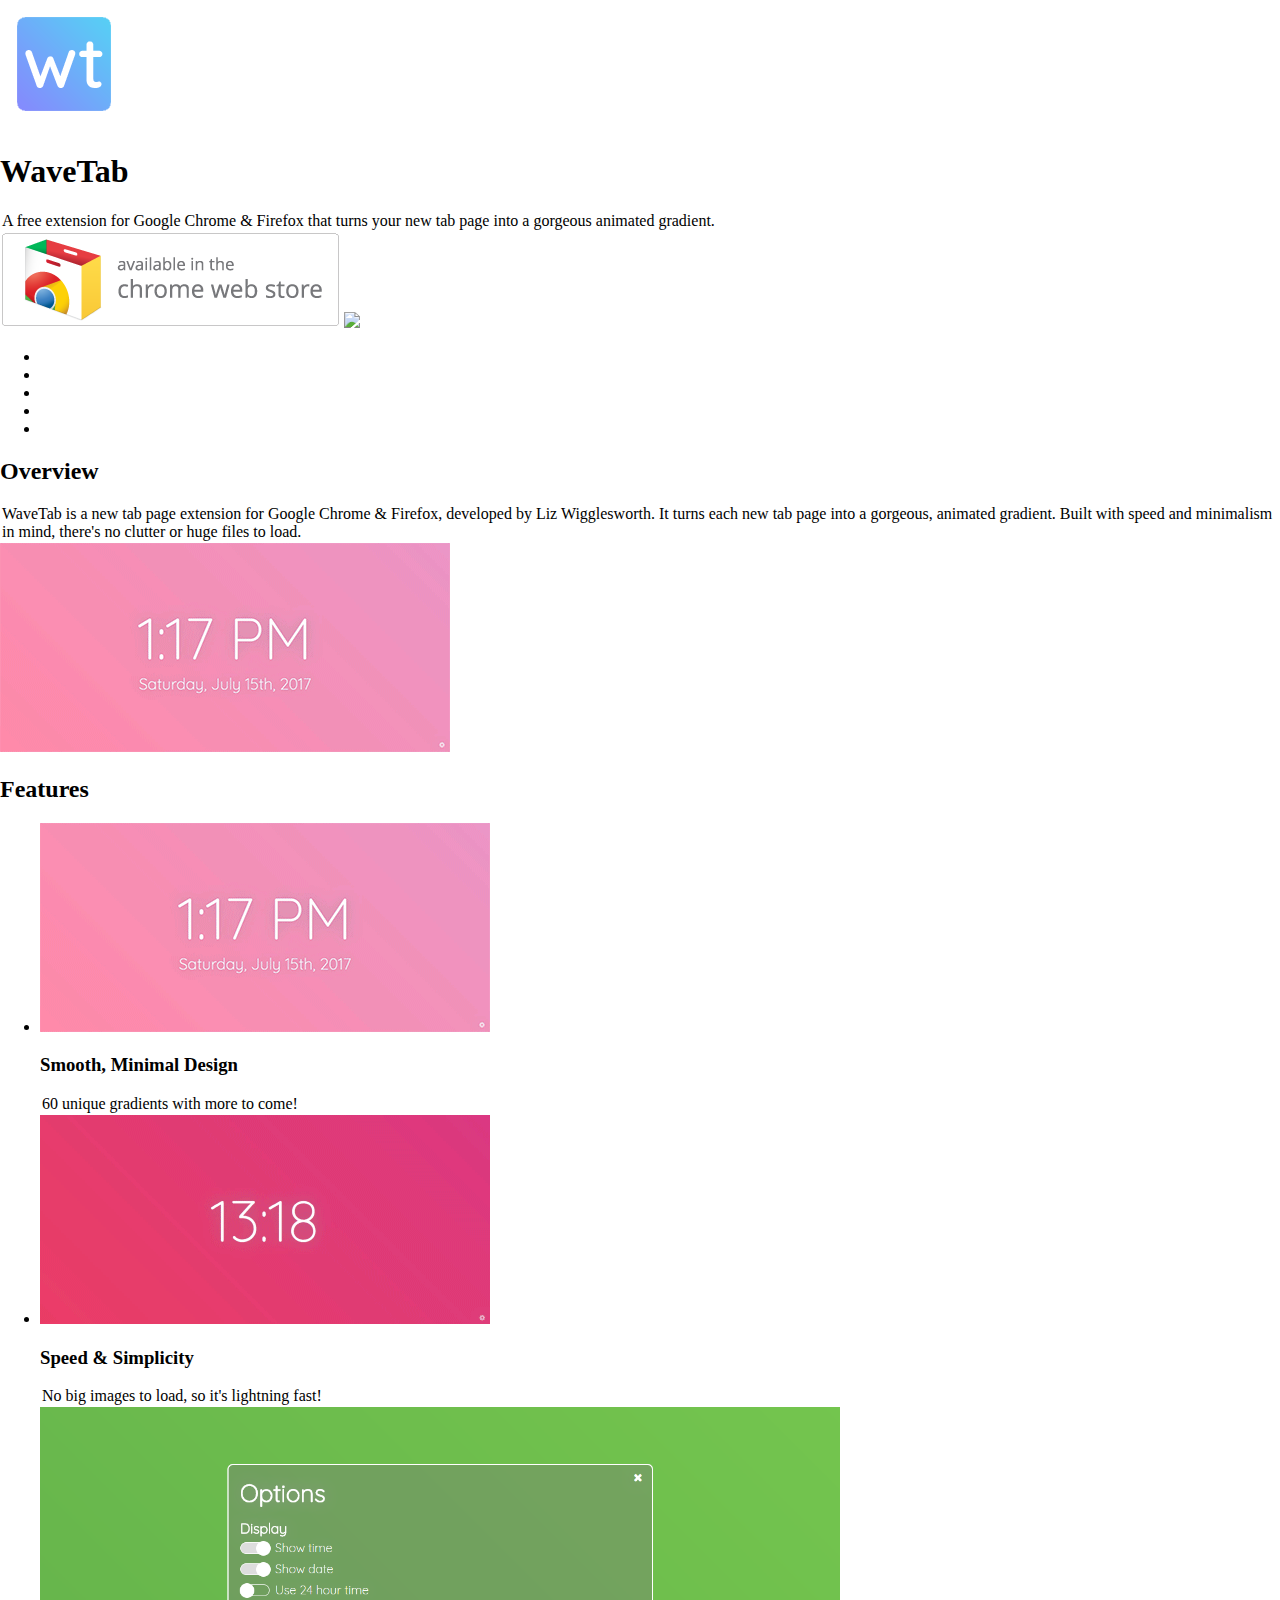
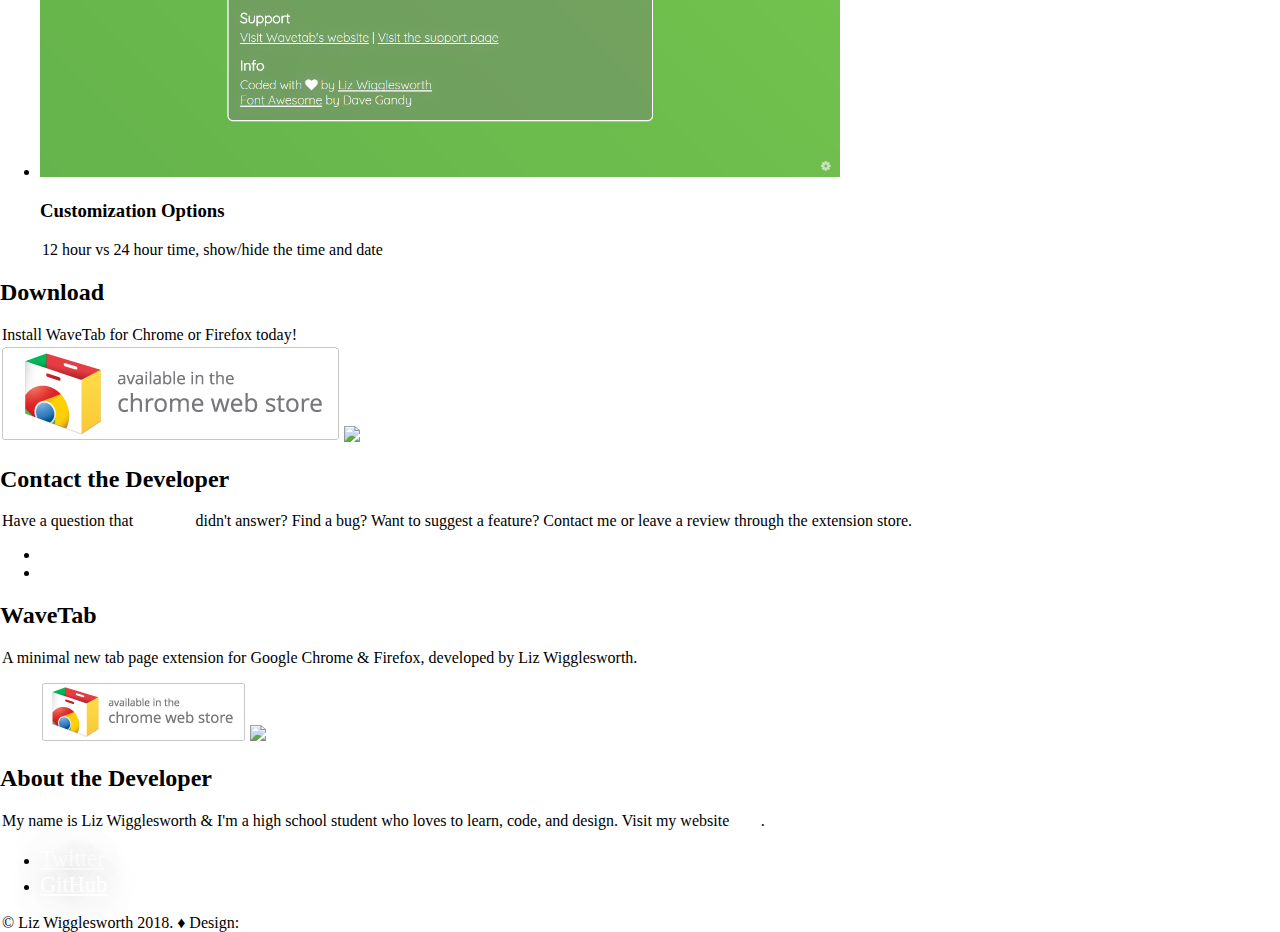
==== commit bc5a5683: "Refactor & tidy" ====
--- a/index.html
+++ b/index.html
@@ -108,9 +108,7 @@
 										Want to suggest a feature? Contact me or leave a review through the extension store.</p>
 								</header>
 								<footer class="major">
-									<ul class="actions" id="browser-btns">
-										
-									</ul>
+									<ul class="actions" id="browser-btns"></ul>
 								</footer>
 							</section>
 
@@ -120,7 +118,7 @@
 					<footer id="footer">
 						<section>
 							<h2>WaveTab</h2>
-							<p>A minimal new tab page extension for Google Chrome, developed by Liz Wigglesworth.</p>
+							<p>A minimal new tab page extension for Google Chrome & Firefox, developed by Liz Wigglesworth.</p>
 							<ul class="actions">
 								<a href="https://chrome.google.com/webstore/detail/wavetab-minimal-new-tab-p/nfdfcgbnfilhjigfdeniiacekbfmknnk" target="_blank" class="no-border"><img src="images/webstore-badge-small.png" class="webstore-btn"></a>
 								<a href="https://addons.mozilla.org/en-US/firefox/addon/wavetab-minimal-new-tab-page/" class="no-border" target="_blank">
--- a/assets/css/main.css
+++ b/assets/css/main.css
@@ -1,3815 +1,133 @@
-@import url(font-awesome.min.css);
-@import "https://fonts.googleapis.com/css?family=Quicksand";
-
-/*
-	Stellar by HTML5 UP
-	html5up.net | @ajlkn
-	Free for personal and commercial use under the CCA 3.0 license (html5up.net/license)
-*/
-
-/* custom */
-.no-border {
-	border-bottom: none;
+/* local version of Quicksand google web font */
+@font-face {
+    font-family: "Quicksand";
+    src: url("../fonts/Quicksand-Light.woff") format('woff');
 }
 
-img {
-	max-width: 100%;
+/* base css */
+html, body {
+    height: 100%;
+    margin: 0;
 }
 
-/* Reset */
+a {
+    color: #ffffff;
+}
 
-	html, body, div, span, applet, object, iframe, h1, h2, h3, h4, h5, h6, p, blockquote, pre, a, abbr, acronym, address, big, cite, code, del, dfn, em, img, ins, kbd, q, s, samp, small, strike, strong, sub, sup, tt, var, b, u, i, center, dl, dt, dd, ol, ul, li, fieldset, form, label, legend, table, caption, tbody, tfoot, thead, tr, th, td, article, aside, canvas, details, embed, figure, figcaption, footer, header, hgroup, menu, nav, output, ruby, section, summary, time, mark, audio, video {
-		margin: 0;
-		padding: 0;
-		border: 0;
-		font-size: 100%;
-		font: inherit;
-		vertical-align: baseline;
-	}
+hr {
+    border-style: solid;
+}
 
-	article, aside, details, figcaption, figure, footer, header, hgroup, menu, nav, section {
-		display: block;
-	}
+/* page background */
+#container {
+    min-height: 100%;
 
-	body {
-		line-height: 1;
-	}
+    background: #ffffff;
+    background-size: 600% 600%;
+    animation: Animation 25s ease-in-out infinite;
 
-	ol, ul {
-		list-style: none;
-	}
+    display: flex;
+    text-align: center;
+    justify-content: center;
 
-	blockquote, q {
-		quotes: none;
-	}
+    /* no select */
+    -moz-user-select: none; /* Firefox */
+    user-select: none; /* Chrome */
+}
 
-	blockquote:before, blockquote:after, q:before, q:after {
-		content: '';
-		content: none;
-	}
+@keyframes Animation {
+    0%{background-position:0% 99%}
+    50%{background-position:100% 2%}
+    100%{background-position:0% 99%}
+}
 
-	table {
-		border-collapse: collapse;
-		border-spacing: 0;
-	}
+/* time & date */
+#text-display {
+    color: #ffffff;
+    font-family: 'Quicksand', sans-serif;
+    align-self: center;
+    margin: auto;
+}
 
-	body {
-		-webkit-text-size-adjust: none;
-	}
+#time {
+    font-size: 11rem;
+    font-weight: 100;
+    text-shadow: 0px 0px 75px #969696;
+    margin-top: 0px;
+    margin-bottom: 0px;
+    display: none;
+}
 
-/* Box Model */
+#date {
+    font-size: 3rem;
+    font-weight: 300;
+    text-shadow: 0px 0px 60px #969696;
+    margin-top: 0px;
+    margin-bottom: 0px;
+    display: none;
+}
 
-	*, *:before, *:after {
-		-moz-box-sizing: border-box;
-		-webkit-box-sizing: border-box;
-		box-sizing: border-box;
-	}
+/* welcome messages */
+.pop-message {
+    font-family: 'Quicksand', sans-serif;
+    color: #ffffff;
+    font-size: 1rem;
+    text-align: left;
 
-/* Grid */
+    border: 2px solid #ffffff;
+    padding: 5px;
+    border-radius: 10px;
+    background: rgba(119, 119, 119, 0.4);
 
-	.row {
-		border-bottom: solid 1px transparent;
-		-moz-box-sizing: border-box;
-		-webkit-box-sizing: border-box;
-		box-sizing: border-box;
-	}
+    position: absolute;
+    bottom: 10px;
+    right: 60px;
+    display: none;
+}
 
-	.row > * {
-		float: left;
-		-moz-box-sizing: border-box;
-		-webkit-box-sizing: border-box;
-		box-sizing: border-box;
-	}
+.pop-message h3, p {
+    margin: 2px;
+}
 
-	.row:after, .row:before {
-		content: '';
-		display: block;
-		clear: both;
-		height: 0;
-	}
+.pop-message .icon {
+    font-size: 1.1rem;
+    position: absolute;
+    top: 5px;
+    right: 5px;
+}
 
-	.row.uniform > * > :first-child {
-		margin-top: 0;
-	}
+.pop-message .popover {
+    position: absolute;
+    top: 35px;
+    right: -10px;
+    border-top: 10px solid transparent;
+    border-bottom: 10px solid transparent;
+    border-left: 10px solid #ffffff;
+}
 
-	.row.uniform > * > :last-child {
-		margin-bottom: 0;
-	}
+/* font awesome icons */
+.icon {
+    color: #ffffff;
+    text-shadow: 0px 0px 50px #969696;
+    font-size: 1.4rem;
+    background: none;
+    border: none;
+}
 
-	.row.\30 \25 > * {
-		padding: 0 0 0 0em;
-	}
+#info-icon {
+    opacity: 0.6;
+    transition: .3s;
+    position: absolute;
+    bottom: 10px;
+    right: 10px;
+}
 
-	.row.\30 \25 {
-		margin: 0 0 -1px 0em;
-	}
+#close-icon {
+    position: absolute;
+    top: 10px;
+    right: 10px;
+}
 
-	.row.uniform.\30 \25 > * {
-		padding: 0em 0 0 0em;
-	}
-
-	.row.uniform.\30 \25 {
-		margin: 0em 0 -1px 0em;
-	}
-
-	.row > * {
-		padding: 0 0 0 1.5em;
-	}
-
-	.row {
-		margin: 0 0 -1px -1.5em;
-	}
-
-	.row.uniform > * {
-		padding: 1.5em 0 0 1.5em;
-	}
-
-	.row.uniform {
-		margin: -1.5em 0 -1px -1.5em;
-	}
-
-	.row.\32 00\25 > * {
-		padding: 0 0 0 3em;
-	}
-
-	.row.\32 00\25 {
-		margin: 0 0 -1px -3em;
-	}
-
-	.row.uniform.\32 00\25 > * {
-		padding: 3em 0 0 3em;
-	}
-
-	.row.uniform.\32 00\25 {
-		margin: -3em 0 -1px -3em;
-	}
-
-	.row.\31 50\25 > * {
-		padding: 0 0 0 2.25em;
-	}
-
-	.row.\31 50\25 {
-		margin: 0 0 -1px -2.25em;
-	}
-
-	.row.uniform.\31 50\25 > * {
-		padding: 2.25em 0 0 2.25em;
-	}
-
-	.row.uniform.\31 50\25 {
-		margin: -2.25em 0 -1px -2.25em;
-	}
-
-	.row.\35 0\25 > * {
-		padding: 0 0 0 0.75em;
-	}
-
-	.row.\35 0\25 {
-		margin: 0 0 -1px -0.75em;
-	}
-
-	.row.uniform.\35 0\25 > * {
-		padding: 0.75em 0 0 0.75em;
-	}
-
-	.row.uniform.\35 0\25 {
-		margin: -0.75em 0 -1px -0.75em;
-	}
-
-	.row.\32 5\25 > * {
-		padding: 0 0 0 0.375em;
-	}
-
-	.row.\32 5\25 {
-		margin: 0 0 -1px -0.375em;
-	}
-
-	.row.uniform.\32 5\25 > * {
-		padding: 0.375em 0 0 0.375em;
-	}
-
-	.row.uniform.\32 5\25 {
-		margin: -0.375em 0 -1px -0.375em;
-	}
-
-	.\31 2u, .\31 2u\24 {
-		width: 100%;
-		clear: none;
-		margin-left: 0;
-	}
-
-	.\31 1u, .\31 1u\24 {
-		width: 91.6666666667%;
-		clear: none;
-		margin-left: 0;
-	}
-
-	.\31 0u, .\31 0u\24 {
-		width: 83.3333333333%;
-		clear: none;
-		margin-left: 0;
-	}
-
-	.\39 u, .\39 u\24 {
-		width: 75%;
-		clear: none;
-		margin-left: 0;
-	}
-
-	.\38 u, .\38 u\24 {
-		width: 66.6666666667%;
-		clear: none;
-		margin-left: 0;
-	}
-
-	.\37 u, .\37 u\24 {
-		width: 58.3333333333%;
-		clear: none;
-		margin-left: 0;
-	}
-
-	.\36 u, .\36 u\24 {
-		width: 50%;
-		clear: none;
-		margin-left: 0;
-	}
-
-	.\35 u, .\35 u\24 {
-		width: 41.6666666667%;
-		clear: none;
-		margin-left: 0;
-	}
-
-	.\34 u, .\34 u\24 {
-		width: 33.3333333333%;
-		clear: none;
-		margin-left: 0;
-	}
-
-	.\33 u, .\33 u\24 {
-		width: 25%;
-		clear: none;
-		margin-left: 0;
-	}
-
-	.\32 u, .\32 u\24 {
-		width: 16.6666666667%;
-		clear: none;
-		margin-left: 0;
-	}
-
-	.\31 u, .\31 u\24 {
-		width: 8.3333333333%;
-		clear: none;
-		margin-left: 0;
-	}
-
-	.\31 2u\24 + *,
-	.\31 1u\24 + *,
-	.\31 0u\24 + *,
-	.\39 u\24 + *,
-	.\38 u\24 + *,
-	.\37 u\24 + *,
-	.\36 u\24 + *,
-	.\35 u\24 + *,
-	.\34 u\24 + *,
-	.\33 u\24 + *,
-	.\32 u\24 + *,
-	.\31 u\24 + * {
-		clear: left;
-	}
-
-	.\-11u {
-		margin-left: 91.66667%;
-	}
-
-	.\-10u {
-		margin-left: 83.33333%;
-	}
-
-	.\-9u {
-		margin-left: 75%;
-	}
-
-	.\-8u {
-		margin-left: 66.66667%;
-	}
-
-	.\-7u {
-		margin-left: 58.33333%;
-	}
-
-	.\-6u {
-		margin-left: 50%;
-	}
-
-	.\-5u {
-		margin-left: 41.66667%;
-	}
-
-	.\-4u {
-		margin-left: 33.33333%;
-	}
-
-	.\-3u {
-		margin-left: 25%;
-	}
-
-	.\-2u {
-		margin-left: 16.66667%;
-	}
-
-	.\-1u {
-		margin-left: 8.33333%;
-	}
-
-	@media screen and (max-width: 1680px) {
-
-		.row > * {
-			padding: 0 0 0 1.5em;
-		}
-
-		.row {
-			margin: 0 0 -1px -1.5em;
-		}
-
-		.row.uniform > * {
-			padding: 1.5em 0 0 1.5em;
-		}
-
-		.row.uniform {
-			margin: -1.5em 0 -1px -1.5em;
-		}
-
-		.row.\32 00\25 > * {
-			padding: 0 0 0 3em;
-		}
-
-		.row.\32 00\25 {
-			margin: 0 0 -1px -3em;
-		}
-
-		.row.uniform.\32 00\25 > * {
-			padding: 3em 0 0 3em;
-		}
-
-		.row.uniform.\32 00\25 {
-			margin: -3em 0 -1px -3em;
-		}
-
-		.row.\31 50\25 > * {
-			padding: 0 0 0 2.25em;
-		}
-
-		.row.\31 50\25 {
-			margin: 0 0 -1px -2.25em;
-		}
-
-		.row.uniform.\31 50\25 > * {
-			padding: 2.25em 0 0 2.25em;
-		}
-
-		.row.uniform.\31 50\25 {
-			margin: -2.25em 0 -1px -2.25em;
-		}
-
-		.row.\35 0\25 > * {
-			padding: 0 0 0 0.75em;
-		}
-
-		.row.\35 0\25 {
-			margin: 0 0 -1px -0.75em;
-		}
-
-		.row.uniform.\35 0\25 > * {
-			padding: 0.75em 0 0 0.75em;
-		}
-
-		.row.uniform.\35 0\25 {
-			margin: -0.75em 0 -1px -0.75em;
-		}
-
-		.row.\32 5\25 > * {
-			padding: 0 0 0 0.375em;
-		}
-
-		.row.\32 5\25 {
-			margin: 0 0 -1px -0.375em;
-		}
-
-		.row.uniform.\32 5\25 > * {
-			padding: 0.375em 0 0 0.375em;
-		}
-
-		.row.uniform.\32 5\25 {
-			margin: -0.375em 0 -1px -0.375em;
-		}
-
-		.\31 2u\28xlarge\29, .\31 2u\24\28xlarge\29 {
-			width: 100%;
-			clear: none;
-			margin-left: 0;
-		}
-
-		.\31 1u\28xlarge\29, .\31 1u\24\28xlarge\29 {
-			width: 91.6666666667%;
-			clear: none;
-			margin-left: 0;
-		}
-
-		.\31 0u\28xlarge\29, .\31 0u\24\28xlarge\29 {
-			width: 83.3333333333%;
-			clear: none;
-			margin-left: 0;
-		}
-
-		.\39 u\28xlarge\29, .\39 u\24\28xlarge\29 {
-			width: 75%;
-			clear: none;
-			margin-left: 0;
-		}
-
-		.\38 u\28xlarge\29, .\38 u\24\28xlarge\29 {
-			width: 66.6666666667%;
-			clear: none;
-			margin-left: 0;
-		}
-
-		.\37 u\28xlarge\29, .\37 u\24\28xlarge\29 {
-			width: 58.3333333333%;
-			clear: none;
-			margin-left: 0;
-		}
-
-		.\36 u\28xlarge\29, .\36 u\24\28xlarge\29 {
-			width: 50%;
-			clear: none;
-			margin-left: 0;
-		}
-
-		.\35 u\28xlarge\29, .\35 u\24\28xlarge\29 {
-			width: 41.6666666667%;
-			clear: none;
-			margin-left: 0;
-		}
-
-		.\34 u\28xlarge\29, .\34 u\24\28xlarge\29 {
-			width: 33.3333333333%;
-			clear: none;
-			margin-left: 0;
-		}
-
-		.\33 u\28xlarge\29, .\33 u\24\28xlarge\29 {
-			width: 25%;
-			clear: none;
-			margin-left: 0;
-		}
-
-		.\32 u\28xlarge\29, .\32 u\24\28xlarge\29 {
-			width: 16.6666666667%;
-			clear: none;
-			margin-left: 0;
-		}
-
-		.\31 u\28xlarge\29, .\31 u\24\28xlarge\29 {
-			width: 8.3333333333%;
-			clear: none;
-			margin-left: 0;
-		}
-
-		.\31 2u\24\28xlarge\29 + *,
-		.\31 1u\24\28xlarge\29 + *,
-		.\31 0u\24\28xlarge\29 + *,
-		.\39 u\24\28xlarge\29 + *,
-		.\38 u\24\28xlarge\29 + *,
-		.\37 u\24\28xlarge\29 + *,
-		.\36 u\24\28xlarge\29 + *,
-		.\35 u\24\28xlarge\29 + *,
-		.\34 u\24\28xlarge\29 + *,
-		.\33 u\24\28xlarge\29 + *,
-		.\32 u\24\28xlarge\29 + *,
-		.\31 u\24\28xlarge\29 + * {
-			clear: left;
-		}
-
-		.\-11u\28xlarge\29 {
-			margin-left: 91.66667%;
-		}
-
-		.\-10u\28xlarge\29 {
-			margin-left: 83.33333%;
-		}
-
-		.\-9u\28xlarge\29 {
-			margin-left: 75%;
-		}
-
-		.\-8u\28xlarge\29 {
-			margin-left: 66.66667%;
-		}
-
-		.\-7u\28xlarge\29 {
-			margin-left: 58.33333%;
-		}
-
-		.\-6u\28xlarge\29 {
-			margin-left: 50%;
-		}
-
-		.\-5u\28xlarge\29 {
-			margin-left: 41.66667%;
-		}
-
-		.\-4u\28xlarge\29 {
-			margin-left: 33.33333%;
-		}
-
-		.\-3u\28xlarge\29 {
-			margin-left: 25%;
-		}
-
-		.\-2u\28xlarge\29 {
-			margin-left: 16.66667%;
-		}
-
-		.\-1u\28xlarge\29 {
-			margin-left: 8.33333%;
-		}
-
-	}
-
-	@media screen and (max-width: 1280px) {
-
-		.row > * {
-			padding: 0 0 0 1.5em;
-		}
-
-		.row {
-			margin: 0 0 -1px -1.5em;
-		}
-
-		.row.uniform > * {
-			padding: 1.5em 0 0 1.5em;
-		}
-
-		.row.uniform {
-			margin: -1.5em 0 -1px -1.5em;
-		}
-
-		.row.\32 00\25 > * {
-			padding: 0 0 0 3em;
-		}
-
-		.row.\32 00\25 {
-			margin: 0 0 -1px -3em;
-		}
-
-		.row.uniform.\32 00\25 > * {
-			padding: 3em 0 0 3em;
-		}
-
-		.row.uniform.\32 00\25 {
-			margin: -3em 0 -1px -3em;
-		}
-
-		.row.\31 50\25 > * {
-			padding: 0 0 0 2.25em;
-		}
-
-		.row.\31 50\25 {
-			margin: 0 0 -1px -2.25em;
-		}
-
-		.row.uniform.\31 50\25 > * {
-			padding: 2.25em 0 0 2.25em;
-		}
-
-		.row.uniform.\31 50\25 {
-			margin: -2.25em 0 -1px -2.25em;
-		}
-
-		.row.\35 0\25 > * {
-			padding: 0 0 0 0.75em;
-		}
-
-		.row.\35 0\25 {
-			margin: 0 0 -1px -0.75em;
-		}
-
-		.row.uniform.\35 0\25 > * {
-			padding: 0.75em 0 0 0.75em;
-		}
-
-		.row.uniform.\35 0\25 {
-			margin: -0.75em 0 -1px -0.75em;
-		}
-
-		.row.\32 5\25 > * {
-			padding: 0 0 0 0.375em;
-		}
-
-		.row.\32 5\25 {
-			margin: 0 0 -1px -0.375em;
-		}
-
-		.row.uniform.\32 5\25 > * {
-			padding: 0.375em 0 0 0.375em;
-		}
-
-		.row.uniform.\32 5\25 {
-			margin: -0.375em 0 -1px -0.375em;
-		}
-
-		.\31 2u\28large\29, .\31 2u\24\28large\29 {
-			width: 100%;
-			clear: none;
-			margin-left: 0;
-		}
-
-		.\31 1u\28large\29, .\31 1u\24\28large\29 {
-			width: 91.6666666667%;
-			clear: none;
-			margin-left: 0;
-		}
-
-		.\31 0u\28large\29, .\31 0u\24\28large\29 {
-			width: 83.3333333333%;
-			clear: none;
-			margin-left: 0;
-		}
-
-		.\39 u\28large\29, .\39 u\24\28large\29 {
-			width: 75%;
-			clear: none;
-			margin-left: 0;
-		}
-
-		.\38 u\28large\29, .\38 u\24\28large\29 {
-			width: 66.6666666667%;
-			clear: none;
-			margin-left: 0;
-		}
-
-		.\37 u\28large\29, .\37 u\24\28large\29 {
-			width: 58.3333333333%;
-			clear: none;
-			margin-left: 0;
-		}
-
-		.\36 u\28large\29, .\36 u\24\28large\29 {
-			width: 50%;
-			clear: none;
-			margin-left: 0;
-		}
-
-		.\35 u\28large\29, .\35 u\24\28large\29 {
-			width: 41.6666666667%;
-			clear: none;
-			margin-left: 0;
-		}
-
-		.\34 u\28large\29, .\34 u\24\28large\29 {
-			width: 33.3333333333%;
-			clear: none;
-			margin-left: 0;
-		}
-
-		.\33 u\28large\29, .\33 u\24\28large\29 {
-			width: 25%;
-			clear: none;
-			margin-left: 0;
-		}
-
-		.\32 u\28large\29, .\32 u\24\28large\29 {
-			width: 16.6666666667%;
-			clear: none;
-			margin-left: 0;
-		}
-
-		.\31 u\28large\29, .\31 u\24\28large\29 {
-			width: 8.3333333333%;
-			clear: none;
-			margin-left: 0;
-		}
-
-		.\31 2u\24\28large\29 + *,
-		.\31 1u\24\28large\29 + *,
-		.\31 0u\24\28large\29 + *,
-		.\39 u\24\28large\29 + *,
-		.\38 u\24\28large\29 + *,
-		.\37 u\24\28large\29 + *,
-		.\36 u\24\28large\29 + *,
-		.\35 u\24\28large\29 + *,
-		.\34 u\24\28large\29 + *,
-		.\33 u\24\28large\29 + *,
-		.\32 u\24\28large\29 + *,
-		.\31 u\24\28large\29 + * {
-			clear: left;
-		}
-
-		.\-11u\28large\29 {
-			margin-left: 91.66667%;
-		}
-
-		.\-10u\28large\29 {
-			margin-left: 83.33333%;
-		}
-
-		.\-9u\28large\29 {
-			margin-left: 75%;
-		}
-
-		.\-8u\28large\29 {
-			margin-left: 66.66667%;
-		}
-
-		.\-7u\28large\29 {
-			margin-left: 58.33333%;
-		}
-
-		.\-6u\28large\29 {
-			margin-left: 50%;
-		}
-
-		.\-5u\28large\29 {
-			margin-left: 41.66667%;
-		}
-
-		.\-4u\28large\29 {
-			margin-left: 33.33333%;
-		}
-
-		.\-3u\28large\29 {
-			margin-left: 25%;
-		}
-
-		.\-2u\28large\29 {
-			margin-left: 16.66667%;
-		}
-
-		.\-1u\28large\29 {
-			margin-left: 8.33333%;
-		}
-
-	}
-
-	@media screen and (max-width: 980px) {
-
-		.row > * {
-			padding: 0 0 0 1.5em;
-		}
-
-		.row {
-			margin: 0 0 -1px -1.5em;
-		}
-
-		.row.uniform > * {
-			padding: 1.5em 0 0 1.5em;
-		}
-
-		.row.uniform {
-			margin: -1.5em 0 -1px -1.5em;
-		}
-
-		.row.\32 00\25 > * {
-			padding: 0 0 0 3em;
-		}
-
-		.row.\32 00\25 {
-			margin: 0 0 -1px -3em;
-		}
-
-		.row.uniform.\32 00\25 > * {
-			padding: 3em 0 0 3em;
-		}
-
-		.row.uniform.\32 00\25 {
-			margin: -3em 0 -1px -3em;
-		}
-
-		.row.\31 50\25 > * {
-			padding: 0 0 0 2.25em;
-		}
-
-		.row.\31 50\25 {
-			margin: 0 0 -1px -2.25em;
-		}
-
-		.row.uniform.\31 50\25 > * {
-			padding: 2.25em 0 0 2.25em;
-		}
-
-		.row.uniform.\31 50\25 {
-			margin: -2.25em 0 -1px -2.25em;
-		}
-
-		.row.\35 0\25 > * {
-			padding: 0 0 0 0.75em;
-		}
-
-		.row.\35 0\25 {
-			margin: 0 0 -1px -0.75em;
-		}
-
-		.row.uniform.\35 0\25 > * {
-			padding: 0.75em 0 0 0.75em;
-		}
-
-		.row.uniform.\35 0\25 {
-			margin: -0.75em 0 -1px -0.75em;
-		}
-
-		.row.\32 5\25 > * {
-			padding: 0 0 0 0.375em;
-		}
-
-		.row.\32 5\25 {
-			margin: 0 0 -1px -0.375em;
-		}
-
-		.row.uniform.\32 5\25 > * {
-			padding: 0.375em 0 0 0.375em;
-		}
-
-		.row.uniform.\32 5\25 {
-			margin: -0.375em 0 -1px -0.375em;
-		}
-
-		.\31 2u\28medium\29, .\31 2u\24\28medium\29 {
-			width: 100%;
-			clear: none;
-			margin-left: 0;
-		}
-
-		.\31 1u\28medium\29, .\31 1u\24\28medium\29 {
-			width: 91.6666666667%;
-			clear: none;
-			margin-left: 0;
-		}
-
-		.\31 0u\28medium\29, .\31 0u\24\28medium\29 {
-			width: 83.3333333333%;
-			clear: none;
-			margin-left: 0;
-		}
-
-		.\39 u\28medium\29, .\39 u\24\28medium\29 {
-			width: 75%;
-			clear: none;
-			margin-left: 0;
-		}
-
-		.\38 u\28medium\29, .\38 u\24\28medium\29 {
-			width: 66.6666666667%;
-			clear: none;
-			margin-left: 0;
-		}
-
-		.\37 u\28medium\29, .\37 u\24\28medium\29 {
-			width: 58.3333333333%;
-			clear: none;
-			margin-left: 0;
-		}
-
-		.\36 u\28medium\29, .\36 u\24\28medium\29 {
-			width: 50%;
-			clear: none;
-			margin-left: 0;
-		}
-
-		.\35 u\28medium\29, .\35 u\24\28medium\29 {
-			width: 41.6666666667%;
-			clear: none;
-			margin-left: 0;
-		}
-
-		.\34 u\28medium\29, .\34 u\24\28medium\29 {
-			width: 33.3333333333%;
-			clear: none;
-			margin-left: 0;
-		}
-
-		.\33 u\28medium\29, .\33 u\24\28medium\29 {
-			width: 25%;
-			clear: none;
-			margin-left: 0;
-		}
-
-		.\32 u\28medium\29, .\32 u\24\28medium\29 {
-			width: 16.6666666667%;
-			clear: none;
-			margin-left: 0;
-		}
-
-		.\31 u\28medium\29, .\31 u\24\28medium\29 {
-			width: 8.3333333333%;
-			clear: none;
-			margin-left: 0;
-		}
-
-		.\31 2u\24\28medium\29 + *,
-		.\31 1u\24\28medium\29 + *,
-		.\31 0u\24\28medium\29 + *,
-		.\39 u\24\28medium\29 + *,
-		.\38 u\24\28medium\29 + *,
-		.\37 u\24\28medium\29 + *,
-		.\36 u\24\28medium\29 + *,
-		.\35 u\24\28medium\29 + *,
-		.\34 u\24\28medium\29 + *,
-		.\33 u\24\28medium\29 + *,
-		.\32 u\24\28medium\29 + *,
-		.\31 u\24\28medium\29 + * {
-			clear: left;
-		}
-
-		.\-11u\28medium\29 {
-			margin-left: 91.66667%;
-		}
-
-		.\-10u\28medium\29 {
-			margin-left: 83.33333%;
-		}
-
-		.\-9u\28medium\29 {
-			margin-left: 75%;
-		}
-
-		.\-8u\28medium\29 {
-			margin-left: 66.66667%;
-		}
-
-		.\-7u\28medium\29 {
-			margin-left: 58.33333%;
-		}
-
-		.\-6u\28medium\29 {
-			margin-left: 50%;
-		}
-
-		.\-5u\28medium\29 {
-			margin-left: 41.66667%;
-		}
-
-		.\-4u\28medium\29 {
-			margin-left: 33.33333%;
-		}
-
-		.\-3u\28medium\29 {
-			margin-left: 25%;
-		}
-
-		.\-2u\28medium\29 {
-			margin-left: 16.66667%;
-		}
-
-		.\-1u\28medium\29 {
-			margin-left: 8.33333%;
-		}
-
-	}
-
-	@media screen and (max-width: 736px) {
-
-		.row > * {
-			padding: 0 0 0 1em;
-		}
-
-		.row {
-			margin: 0 0 -1px -1em;
-		}
-
-		.row.uniform > * {
-			padding: 1em 0 0 1em;
-		}
-
-		.row.uniform {
-			margin: -1em 0 -1px -1em;
-		}
-
-		.row.\32 00\25 > * {
-			padding: 0 0 0 2em;
-		}
-
-		.row.\32 00\25 {
-			margin: 0 0 -1px -2em;
-		}
-
-		.row.uniform.\32 00\25 > * {
-			padding: 2em 0 0 2em;
-		}
-
-		.row.uniform.\32 00\25 {
-			margin: -2em 0 -1px -2em;
-		}
-
-		.row.\31 50\25 > * {
-			padding: 0 0 0 1.5em;
-		}
-
-		.row.\31 50\25 {
-			margin: 0 0 -1px -1.5em;
-		}
-
-		.row.uniform.\31 50\25 > * {
-			padding: 1.5em 0 0 1.5em;
-		}
-
-		.row.uniform.\31 50\25 {
-			margin: -1.5em 0 -1px -1.5em;
-		}
-
-		.row.\35 0\25 > * {
-			padding: 0 0 0 0.5em;
-		}
-
-		.row.\35 0\25 {
-			margin: 0 0 -1px -0.5em;
-		}
-
-		.row.uniform.\35 0\25 > * {
-			padding: 0.5em 0 0 0.5em;
-		}
-
-		.row.uniform.\35 0\25 {
-			margin: -0.5em 0 -1px -0.5em;
-		}
-
-		.row.\32 5\25 > * {
-			padding: 0 0 0 0.25em;
-		}
-
-		.row.\32 5\25 {
-			margin: 0 0 -1px -0.25em;
-		}
-
-		.row.uniform.\32 5\25 > * {
-			padding: 0.25em 0 0 0.25em;
-		}
-
-		.row.uniform.\32 5\25 {
-			margin: -0.25em 0 -1px -0.25em;
-		}
-
-		.\31 2u\28small\29, .\31 2u\24\28small\29 {
-			width: 100%;
-			clear: none;
-			margin-left: 0;
-		}
-
-		.\31 1u\28small\29, .\31 1u\24\28small\29 {
-			width: 91.6666666667%;
-			clear: none;
-			margin-left: 0;
-		}
-
-		.\31 0u\28small\29, .\31 0u\24\28small\29 {
-			width: 83.3333333333%;
-			clear: none;
-			margin-left: 0;
-		}
-
-		.\39 u\28small\29, .\39 u\24\28small\29 {
-			width: 75%;
-			clear: none;
-			margin-left: 0;
-		}
-
-		.\38 u\28small\29, .\38 u\24\28small\29 {
-			width: 66.6666666667%;
-			clear: none;
-			margin-left: 0;
-		}
-
-		.\37 u\28small\29, .\37 u\24\28small\29 {
-			width: 58.3333333333%;
-			clear: none;
-			margin-left: 0;
-		}
-
-		.\36 u\28small\29, .\36 u\24\28small\29 {
-			width: 50%;
-			clear: none;
-			margin-left: 0;
-		}
-
-		.\35 u\28small\29, .\35 u\24\28small\29 {
-			width: 41.6666666667%;
-			clear: none;
-			margin-left: 0;
-		}
-
-		.\34 u\28small\29, .\34 u\24\28small\29 {
-			width: 33.3333333333%;
-			clear: none;
-			margin-left: 0;
-		}
-
-		.\33 u\28small\29, .\33 u\24\28small\29 {
-			width: 25%;
-			clear: none;
-			margin-left: 0;
-		}
-
-		.\32 u\28small\29, .\32 u\24\28small\29 {
-			width: 16.6666666667%;
-			clear: none;
-			margin-left: 0;
-		}
-
-		.\31 u\28small\29, .\31 u\24\28small\29 {
-			width: 8.3333333333%;
-			clear: none;
-			margin-left: 0;
-		}
-
-		.\31 2u\24\28small\29 + *,
-		.\31 1u\24\28small\29 + *,
-		.\31 0u\24\28small\29 + *,
-		.\39 u\24\28small\29 + *,
-		.\38 u\24\28small\29 + *,
-		.\37 u\24\28small\29 + *,
-		.\36 u\24\28small\29 + *,
-		.\35 u\24\28small\29 + *,
-		.\34 u\24\28small\29 + *,
-		.\33 u\24\28small\29 + *,
-		.\32 u\24\28small\29 + *,
-		.\31 u\24\28small\29 + * {
-			clear: left;
-		}
-
-		.\-11u\28small\29 {
-			margin-left: 91.66667%;
-		}
-
-		.\-10u\28small\29 {
-			margin-left: 83.33333%;
-		}
-
-		.\-9u\28small\29 {
-			margin-left: 75%;
-		}
-
-		.\-8u\28small\29 {
-			margin-left: 66.66667%;
-		}
-
-		.\-7u\28small\29 {
-			margin-left: 58.33333%;
-		}
-
-		.\-6u\28small\29 {
-			margin-left: 50%;
-		}
-
-		.\-5u\28small\29 {
-			margin-left: 41.66667%;
-		}
-
-		.\-4u\28small\29 {
-			margin-left: 33.33333%;
-		}
-
-		.\-3u\28small\29 {
-			margin-left: 25%;
-		}
-
-		.\-2u\28small\29 {
-			margin-left: 16.66667%;
-		}
-
-		.\-1u\28small\29 {
-			margin-left: 8.33333%;
-		}
-
-	}
-
-	@media screen and (max-width: 480px) {
-
-		.row > * {
-			padding: 0 0 0 1em;
-		}
-
-		.row {
-			margin: 0 0 -1px -1em;
-		}
-
-		.row.uniform > * {
-			padding: 1em 0 0 1em;
-		}
-
-		.row.uniform {
-			margin: -1em 0 -1px -1em;
-		}
-
-		.row.\32 00\25 > * {
-			padding: 0 0 0 2em;
-		}
-
-		.row.\32 00\25 {
-			margin: 0 0 -1px -2em;
-		}
-
-		.row.uniform.\32 00\25 > * {
-			padding: 2em 0 0 2em;
-		}
-
-		.row.uniform.\32 00\25 {
-			margin: -2em 0 -1px -2em;
-		}
-
-		.row.\31 50\25 > * {
-			padding: 0 0 0 1.5em;
-		}
-
-		.row.\31 50\25 {
-			margin: 0 0 -1px -1.5em;
-		}
-
-		.row.uniform.\31 50\25 > * {
-			padding: 1.5em 0 0 1.5em;
-		}
-
-		.row.uniform.\31 50\25 {
-			margin: -1.5em 0 -1px -1.5em;
-		}
-
-		.row.\35 0\25 > * {
-			padding: 0 0 0 0.5em;
-		}
-
-		.row.\35 0\25 {
-			margin: 0 0 -1px -0.5em;
-		}
-
-		.row.uniform.\35 0\25 > * {
-			padding: 0.5em 0 0 0.5em;
-		}
-
-		.row.uniform.\35 0\25 {
-			margin: -0.5em 0 -1px -0.5em;
-		}
-
-		.row.\32 5\25 > * {
-			padding: 0 0 0 0.25em;
-		}
-
-		.row.\32 5\25 {
-			margin: 0 0 -1px -0.25em;
-		}
-
-		.row.uniform.\32 5\25 > * {
-			padding: 0.25em 0 0 0.25em;
-		}
-
-		.row.uniform.\32 5\25 {
-			margin: -0.25em 0 -1px -0.25em;
-		}
-
-		.\31 2u\28xsmall\29, .\31 2u\24\28xsmall\29 {
-			width: 100%;
-			clear: none;
-			margin-left: 0;
-		}
-
-		.\31 1u\28xsmall\29, .\31 1u\24\28xsmall\29 {
-			width: 91.6666666667%;
-			clear: none;
-			margin-left: 0;
-		}
-
-		.\31 0u\28xsmall\29, .\31 0u\24\28xsmall\29 {
-			width: 83.3333333333%;
-			clear: none;
-			margin-left: 0;
-		}
-
-		.\39 u\28xsmall\29, .\39 u\24\28xsmall\29 {
-			width: 75%;
-			clear: none;
-			margin-left: 0;
-		}
-
-		.\38 u\28xsmall\29, .\38 u\24\28xsmall\29 {
-			width: 66.6666666667%;
-			clear: none;
-			margin-left: 0;
-		}
-
-		.\37 u\28xsmall\29, .\37 u\24\28xsmall\29 {
-			width: 58.3333333333%;
-			clear: none;
-			margin-left: 0;
-		}
-
-		.\36 u\28xsmall\29, .\36 u\24\28xsmall\29 {
-			width: 50%;
-			clear: none;
-			margin-left: 0;
-		}
-
-		.\35 u\28xsmall\29, .\35 u\24\28xsmall\29 {
-			width: 41.6666666667%;
-			clear: none;
-			margin-left: 0;
-		}
-
-		.\34 u\28xsmall\29, .\34 u\24\28xsmall\29 {
-			width: 33.3333333333%;
-			clear: none;
-			margin-left: 0;
-		}
-
-		.\33 u\28xsmall\29, .\33 u\24\28xsmall\29 {
-			width: 25%;
-			clear: none;
-			margin-left: 0;
-		}
-
-		.\32 u\28xsmall\29, .\32 u\24\28xsmall\29 {
-			width: 16.6666666667%;
-			clear: none;
-			margin-left: 0;
-		}
-
-		.\31 u\28xsmall\29, .\31 u\24\28xsmall\29 {
-			width: 8.3333333333%;
-			clear: none;
-			margin-left: 0;
-		}
-
-		.\31 2u\24\28xsmall\29 + *,
-		.\31 1u\24\28xsmall\29 + *,
-		.\31 0u\24\28xsmall\29 + *,
-		.\39 u\24\28xsmall\29 + *,
-		.\38 u\24\28xsmall\29 + *,
-		.\37 u\24\28xsmall\29 + *,
-		.\36 u\24\28xsmall\29 + *,
-		.\35 u\24\28xsmall\29 + *,
-		.\34 u\24\28xsmall\29 + *,
-		.\33 u\24\28xsmall\29 + *,
-		.\32 u\24\28xsmall\29 + *,
-		.\31 u\24\28xsmall\29 + * {
-			clear: left;
-		}
-
-		.\-11u\28xsmall\29 {
-			margin-left: 91.66667%;
-		}
-
-		.\-10u\28xsmall\29 {
-			margin-left: 83.33333%;
-		}
-
-		.\-9u\28xsmall\29 {
-			margin-left: 75%;
-		}
-
-		.\-8u\28xsmall\29 {
-			margin-left: 66.66667%;
-		}
-
-		.\-7u\28xsmall\29 {
-			margin-left: 58.33333%;
-		}
-
-		.\-6u\28xsmall\29 {
-			margin-left: 50%;
-		}
-
-		.\-5u\28xsmall\29 {
-			margin-left: 41.66667%;
-		}
-
-		.\-4u\28xsmall\29 {
-			margin-left: 33.33333%;
-		}
-
-		.\-3u\28xsmall\29 {
-			margin-left: 25%;
-		}
-
-		.\-2u\28xsmall\29 {
-			margin-left: 16.66667%;
-		}
-
-		.\-1u\28xsmall\29 {
-			margin-left: 8.33333%;
-		}
-
-	}
-
-	@media screen and (max-width: 360px) {
-
-		.row > * {
-			padding: 0 0 0 1em;
-		}
-
-		.row {
-			margin: 0 0 -1px -1em;
-		}
-
-		.row.uniform > * {
-			padding: 1em 0 0 1em;
-		}
-
-		.row.uniform {
-			margin: -1em 0 -1px -1em;
-		}
-
-		.row.\32 00\25 > * {
-			padding: 0 0 0 2em;
-		}
-
-		.row.\32 00\25 {
-			margin: 0 0 -1px -2em;
-		}
-
-		.row.uniform.\32 00\25 > * {
-			padding: 2em 0 0 2em;
-		}
-
-		.row.uniform.\32 00\25 {
-			margin: -2em 0 -1px -2em;
-		}
-
-		.row.\31 50\25 > * {
-			padding: 0 0 0 1.5em;
-		}
-
-		.row.\31 50\25 {
-			margin: 0 0 -1px -1.5em;
-		}
-
-		.row.uniform.\31 50\25 > * {
-			padding: 1.5em 0 0 1.5em;
-		}
-
-		.row.uniform.\31 50\25 {
-			margin: -1.5em 0 -1px -1.5em;
-		}
-
-		.row.\35 0\25 > * {
-			padding: 0 0 0 0.5em;
-		}
-
-		.row.\35 0\25 {
-			margin: 0 0 -1px -0.5em;
-		}
-
-		.row.uniform.\35 0\25 > * {
-			padding: 0.5em 0 0 0.5em;
-		}
-
-		.row.uniform.\35 0\25 {
-			margin: -0.5em 0 -1px -0.5em;
-		}
-
-		.row.\32 5\25 > * {
-			padding: 0 0 0 0.25em;
-		}
-
-		.row.\32 5\25 {
-			margin: 0 0 -1px -0.25em;
-		}
-
-		.row.uniform.\32 5\25 > * {
-			padding: 0.25em 0 0 0.25em;
-		}
-
-		.row.uniform.\32 5\25 {
-			margin: -0.25em 0 -1px -0.25em;
-		}
-
-		.\31 2u\28xxsmall\29, .\31 2u\24\28xxsmall\29 {
-			width: 100%;
-			clear: none;
-			margin-left: 0;
-		}
-
-		.\31 1u\28xxsmall\29, .\31 1u\24\28xxsmall\29 {
-			width: 91.6666666667%;
-			clear: none;
-			margin-left: 0;
-		}
-
-		.\31 0u\28xxsmall\29, .\31 0u\24\28xxsmall\29 {
-			width: 83.3333333333%;
-			clear: none;
-			margin-left: 0;
-		}
-
-		.\39 u\28xxsmall\29, .\39 u\24\28xxsmall\29 {
-			width: 75%;
-			clear: none;
-			margin-left: 0;
-		}
-
-		.\38 u\28xxsmall\29, .\38 u\24\28xxsmall\29 {
-			width: 66.6666666667%;
-			clear: none;
-			margin-left: 0;
-		}
-
-		.\37 u\28xxsmall\29, .\37 u\24\28xxsmall\29 {
-			width: 58.3333333333%;
-			clear: none;
-			margin-left: 0;
-		}
-
-		.\36 u\28xxsmall\29, .\36 u\24\28xxsmall\29 {
-			width: 50%;
-			clear: none;
-			margin-left: 0;
-		}
-
-		.\35 u\28xxsmall\29, .\35 u\24\28xxsmall\29 {
-			width: 41.6666666667%;
-			clear: none;
-			margin-left: 0;
-		}
-
-		.\34 u\28xxsmall\29, .\34 u\24\28xxsmall\29 {
-			width: 33.3333333333%;
-			clear: none;
-			margin-left: 0;
-		}
-
-		.\33 u\28xxsmall\29, .\33 u\24\28xxsmall\29 {
-			width: 25%;
-			clear: none;
-			margin-left: 0;
-		}
-
-		.\32 u\28xxsmall\29, .\32 u\24\28xxsmall\29 {
-			width: 16.6666666667%;
-			clear: none;
-			margin-left: 0;
-		}
-
-		.\31 u\28xxsmall\29, .\31 u\24\28xxsmall\29 {
-			width: 8.3333333333%;
-			clear: none;
-			margin-left: 0;
-		}
-
-		.\31 2u\24\28xxsmall\29 + *,
-		.\31 1u\24\28xxsmall\29 + *,
-		.\31 0u\24\28xxsmall\29 + *,
-		.\39 u\24\28xxsmall\29 + *,
-		.\38 u\24\28xxsmall\29 + *,
-		.\37 u\24\28xxsmall\29 + *,
-		.\36 u\24\28xxsmall\29 + *,
-		.\35 u\24\28xxsmall\29 + *,
-		.\34 u\24\28xxsmall\29 + *,
-		.\33 u\24\28xxsmall\29 + *,
-		.\32 u\24\28xxsmall\29 + *,
-		.\31 u\24\28xxsmall\29 + * {
-			clear: left;
-		}
-
-		.\-11u\28xxsmall\29 {
-			margin-left: 91.66667%;
-		}
-
-		.\-10u\28xxsmall\29 {
-			margin-left: 83.33333%;
-		}
-
-		.\-9u\28xxsmall\29 {
-			margin-left: 75%;
-		}
-
-		.\-8u\28xxsmall\29 {
-			margin-left: 66.66667%;
-		}
-
-		.\-7u\28xxsmall\29 {
-			margin-left: 58.33333%;
-		}
-
-		.\-6u\28xxsmall\29 {
-			margin-left: 50%;
-		}
-
-		.\-5u\28xxsmall\29 {
-			margin-left: 41.66667%;
-		}
-
-		.\-4u\28xxsmall\29 {
-			margin-left: 33.33333%;
-		}
-
-		.\-3u\28xxsmall\29 {
-			margin-left: 25%;
-		}
-
-		.\-2u\28xxsmall\29 {
-			margin-left: 16.66667%;
-		}
-
-		.\-1u\28xxsmall\29 {
-			margin-left: 8.33333%;
-		}
-
-	}
-
-/* Basic */
-
-	@-ms-viewport {
-		width: device-width;
-	}
-
-	body {
-		-ms-overflow-style: scrollbar;
-	}
-
-	@media screen and (max-width: 480px) {
-
-		html, body {
-			min-width: 320px;
-		}
-
-	}
-
-	body {
-		background: linear-gradient(45deg, #5edde8, #1171a3);
-		background-size: 600% 600%;
-		animation: Animation 15s ease-in-out infinite;
-		
-	}
-
-	@keyframes Animation { 
-		0%{background-position:0% 99%}
-		50%{background-position:100% 2%}
-		100%{background-position:0% 99%}
-	}
-
-		body.is-loading *, body.is-loading *:before, body.is-loading *:after {
-			-moz-animation: none !important;
-			-webkit-animation: none !important;
-			-ms-animation: none !important;
-			animation: none !important;
-			-moz-transition: none !important;
-			-webkit-transition: none !important;
-			-ms-transition: none !important;
-			transition: none !important;
-		}
-
-/* Type */
-
-	body {
-		background-color: #5edde8;
-		color: rgba(255, 255, 255, 0.8);
-	}
-
-	body, input, select, textarea {
-		font-family: "Quicksand", sans-serif;
-		font-size: 17pt;
-		font-weight: 300;
-		line-height: 1.65;
-	}
-
-		@media screen and (max-width: 1680px) {
-
-			body, input, select, textarea {
-				font-size: 14pt;
-			}
-
-		}
-
-		@media screen and (max-width: 1280px) {
-
-			body, input, select, textarea {
-				font-size: 12pt;
-			}
-
-		}
-
-		@media screen and (max-width: 360px) {
-
-			body, input, select, textarea {
-				font-size: 11pt;
-			}
-
-		}
-
-	a {
-		-moz-transition: color 0.2s ease, border-bottom 0.2s ease;
-		-webkit-transition: color 0.2s ease, border-bottom 0.2s ease;
-		-ms-transition: color 0.2s ease, border-bottom 0.2s ease;
-		transition: color 0.2s ease, border-bottom 0.2s ease;
-		text-decoration: none;
-		border-bottom: dotted 1px;
-		color: inherit;
-	}
-
-		a:hover {
-			border-bottom-color: transparent;
-		}
-
-	strong, b {
-		font-weight: 400;
-	}
-
-	em, i {
-		font-style: italic;
-	}
-
-	p {
-		margin: 0 0 2em 0;
-	}
-
-		p.content {
-			-moz-columns: 20em 2;
-			-webkit-columns: 20em 2;
-			-ms-columns: 20em 2;
-			columns: 20em 2;
-			-moz-column-gap: 2em;
-			-webkit-column-gap: 2em;
-			-ms-column-gap: 2em;
-			column-gap: 2em;
-			text-align: justify;
-		}
-
-	h1, h2, h3, h4, h5, h6 {
-		font-weight: 300;
-		line-height: 1.5;
-		margin: 0 0 0.7em 0;
-		letter-spacing: -0.025em;
-	}
-
-		h1 a, h2 a, h3 a, h4 a, h5 a, h6 a {
-			color: inherit;
-			text-decoration: none;
-		}
-
-	h1 {
-		font-size: 2.5em;
-		line-height: 1.2;
-	}
-
-	h2 {
-		font-size: 1.5em;
-	}
-
-	h3 {
-		font-size: 1.25em;
-	}
-
-	h4 {
-		font-size: 1.1em;
-	}
-
-	h5 {
-		font-size: 0.9em;
-	}
-
-	h6 {
-		font-size: 0.7em;
-	}
-
-	@media screen and (max-width: 736px) {
-
-		h1 {
-			font-size: 2em;
-		}
-
-	}
-
-	sub {
-		font-size: 0.8em;
-		position: relative;
-		top: 0.5em;
-	}
-
-	sup {
-		font-size: 0.8em;
-		position: relative;
-		top: -0.5em;
-	}
-
-	blockquote {
-		border-left: solid 4px;
-		font-style: italic;
-		margin: 0 0 2em 0;
-		padding: 0.5em 0 0.5em 2em;
-	}
-
-	code {
-		border-radius: 8px;
-		border: solid 1px;
-		font-family: "Courier New", monospace;
-		font-size: 0.9em;
-		margin: 0 0.25em;
-		padding: 0.25em 0.65em;
-	}
-
-	pre {
-		-webkit-overflow-scrolling: touch;
-		font-family: "Courier New", monospace;
-		font-size: 0.9em;
-		margin: 0 0 2em 0;
-	}
-
-		pre code {
-			display: block;
-			line-height: 1.75;
-			padding: 1em 1.5em;
-			overflow-x: auto;
-		}
-
-	hr {
-		border: 0;
-		border-bottom: solid 1px;
-		margin: 2em 0;
-	}
-
-		hr.major {
-			margin: 3em 0;
-		}
-
-	.align-left {
-		text-align: left;
-	}
-
-	.align-center {
-		text-align: center;
-	}
-
-	.align-right {
-		text-align: right;
-	}
-
-	input, select, textarea {
-		color: #ffffff;
-	}
-
-	a:hover {
-		color: #ffffff;
-	}
-
-	strong, b {
-		color: #ffffff;
-	}
-
-	h1, h2, h3, h4, h5, h6 {
-		color: #ffffff;
-	}
-
-	blockquote {
-		border-left-color: rgba(255, 255, 255, 0.35);
-	}
-
-	code {
-		background: rgba(255, 255, 255, 0.075);
-		border-color: rgba(255, 255, 255, 0.35);
-	}
-
-	hr {
-		border-bottom-color: rgba(255, 255, 255, 0.35);
-	}
-
-/* Box */
-
-	.box {
-		border-radius: 8px;
-		border: solid;
-		margin-bottom: 2em;
-		padding: 1.5em;
-	}
-
-		.box > :last-child,
-		.box > :last-child > :last-child,
-		.box > :last-child > :last-child > :last-child {
-			margin-bottom: 0;
-		}
-
-		.box.alt {
-			border: 0;
-			border-radius: 0;
-			padding: 0;
-		}
-
-	.box {
-		border-color: rgba(255, 255, 255, 0.35);
-	}
-
-/* Button */
-
-	input[type="submit"],
-	input[type="reset"],
-	input[type="button"],
-	button,
-	.button {
-		-moz-appearance: none;
-		-webkit-appearance: none;
-		-ms-appearance: none;
-		appearance: none;
-		-moz-transition: background-color 0.2s ease-in-out, color 0.2s ease-in-out;
-		-webkit-transition: background-color 0.2s ease-in-out, color 0.2s ease-in-out;
-		-ms-transition: background-color 0.2s ease-in-out, color 0.2s ease-in-out;
-		transition: background-color 0.2s ease-in-out, color 0.2s ease-in-out;
-		border-radius: 8px;
-		border: 0;
-		cursor: pointer;
-		display: inline-block;
-		font-weight: 300;
-		height: 2.75em;
-		line-height: 2.75em;
-		min-width: 9.25em;
-		padding: 0 1.5em;
-		text-align: center;
-		text-decoration: none;
-		white-space: nowrap;
-	}
-
-		input[type="submit"].icon,
-		input[type="reset"].icon,
-		input[type="button"].icon,
-		button.icon,
-		.button.icon {
-			padding-left: 1.35em;
-		}
-
-			input[type="submit"].icon:before,
-			input[type="reset"].icon:before,
-			input[type="button"].icon:before,
-			button.icon:before,
-			.button.icon:before {
-				margin-right: 0.5em;
-			}
-
-		input[type="submit"].fit,
-		input[type="reset"].fit,
-		input[type="button"].fit,
-		button.fit,
-		.button.fit {
-			display: block;
-			margin: 0 0 1em 0;
-			width: 100%;
-		}
-
-		input[type="submit"].small,
-		input[type="reset"].small,
-		input[type="button"].small,
-		button.small,
-		.button.small {
-			font-size: 0.8em;
-		}
-
-		input[type="submit"].big,
-		input[type="reset"].big,
-		input[type="button"].big,
-		button.big,
-		.button.big {
-			font-size: 1.35em;
-		}
-
-		input[type="submit"].disabled, input[type="submit"]:disabled,
-		input[type="reset"].disabled,
-		input[type="reset"]:disabled,
-		input[type="button"].disabled,
-		input[type="button"]:disabled,
-		button.disabled,
-		button:disabled,
-		.button.disabled,
-		.button:disabled {
-			-moz-pointer-events: none;
-			-webkit-pointer-events: none;
-			-ms-pointer-events: none;
-			pointer-events: none;
-			opacity: 0.25;
-		}
-
-		@media screen and (max-width: 736px) {
-
-			input[type="submit"],
-			input[type="reset"],
-			input[type="button"],
-			button,
-			.button {
-				min-width: 0;
-			}
-
-		}
-
-	input[type="submit"],
-	input[type="reset"],
-	input[type="button"],
-	button,
-	.button {
-		background-color: transparent;
-		box-shadow: inset 0 0 0 1px rgba(255, 255, 255, 0.35);
-		color: #ffffff !important;
-	}
-
-		input[type="submit"]:hover,
-		input[type="reset"]:hover,
-		input[type="button"]:hover,
-		button:hover,
-		.button:hover {
-			background-color: rgba(255, 255, 255, 0.075);
-		}
-
-		input[type="submit"]:active,
-		input[type="reset"]:active,
-		input[type="button"]:active,
-		button:active,
-		.button:active {
-			background-color: rgba(255, 255, 255, 0.2);
-		}
-
-		input[type="submit"].icon:before,
-		input[type="reset"].icon:before,
-		input[type="button"].icon:before,
-		button.icon:before,
-		.button.icon:before {
-			color: rgba(255, 255, 255, 0.5);
-		}
-
-		input[type="submit"].special,
-		input[type="reset"].special,
-		input[type="button"].special,
-		button.special,
-		.button.special {
-			background-color: #8cc9f0;
-			color: #ffffff !important;
-			box-shadow: none;
-		}
-
-			input[type="submit"].special:hover,
-			input[type="reset"].special:hover,
-			input[type="button"].special:hover,
-			button.special:hover,
-			.button.special:hover {
-				background-color: #9acff2;
-			}
-
-			input[type="submit"].special:active,
-			input[type="reset"].special:active,
-			input[type="button"].special:active,
-			button.special:active,
-			.button.special:active {
-				background-color: #7ec3ee;
-			}
-
-			input[type="submit"].special.icon:before,
-			input[type="reset"].special.icon:before,
-			input[type="button"].special.icon:before,
-			button.special.icon:before,
-			.button.special.icon:before {
-				color: #ffffff !important;
-			}
-
-/* Form */
-
-	form {
-		margin: 0 0 2em 0;
-	}
-
-	label {
-		display: block;
-		font-size: 0.9em;
-		font-weight: 400;
-		margin: 0 0 1em 0;
-	}
-
-	input[type="text"],
-	input[type="password"],
-	input[type="email"],
-	select,
-	textarea {
-		-moz-appearance: none;
-		-webkit-appearance: none;
-		-ms-appearance: none;
-		appearance: none;
-		border-radius: 8px;
-		border: solid 1px;
-		color: inherit;
-		display: block;
-		outline: 0;
-		padding: 0 1em;
-		text-decoration: none;
-		width: 100%;
-	}
-
-		input[type="text"]:invalid,
-		input[type="password"]:invalid,
-		input[type="email"]:invalid,
-		select:invalid,
-		textarea:invalid {
-			box-shadow: none;
-		}
-
-	.select-wrapper {
-		text-decoration: none;
-		display: block;
-		position: relative;
-	}
-
-		.select-wrapper:before {
-			-moz-osx-font-smoothing: grayscale;
-			-webkit-font-smoothing: antialiased;
-			font-family: FontAwesome;
-			font-style: normal;
-			font-weight: normal;
-			text-transform: none !important;
-		}
-
-		.select-wrapper:before {
-			content: '\f078';
-			display: block;
-			height: 2.75em;
-			line-height: 2.75em;
-			pointer-events: none;
-			position: absolute;
-			right: 0;
-			text-align: center;
-			top: 0;
-			width: 2.75em;
-		}
-
-		.select-wrapper select::-ms-expand {
-			display: none;
-		}
-
-	input[type="text"],
-	input[type="password"],
-	input[type="email"],
-	select {
-		height: 2.75em;
-	}
-
-	textarea {
-		padding: 0.75em 1em;
-	}
-
-	input[type="checkbox"],
-	input[type="radio"] {
-		-moz-appearance: none;
-		-webkit-appearance: none;
-		-ms-appearance: none;
-		appearance: none;
-		display: block;
-		float: left;
-		margin-right: -2em;
-		opacity: 0;
-		width: 1em;
-		z-index: -1;
-	}
-
-		input[type="checkbox"] + label,
-		input[type="radio"] + label {
-			text-decoration: none;
-			cursor: pointer;
-			display: inline-block;
-			font-size: 1em;
-			font-weight: 300;
-			padding-left: 2.4em;
-			padding-right: 0.75em;
-			position: relative;
-		}
-
-			input[type="checkbox"] + label:before,
-			input[type="radio"] + label:before {
-				-moz-osx-font-smoothing: grayscale;
-				-webkit-font-smoothing: antialiased;
-				font-family: FontAwesome;
-				font-style: normal;
-				font-weight: normal;
-				text-transform: none !important;
-			}
-
-			input[type="checkbox"] + label:before,
-			input[type="radio"] + label:before {
-				border-radius: 8px;
-				border: solid 1px;
-				content: '';
-				display: inline-block;
-				height: 1.65em;
-				left: 0;
-				line-height: 1.58125em;
-				position: absolute;
-				text-align: center;
-				top: 0;
-				width: 1.65em;
-			}
-
-		input[type="checkbox"]:checked + label:before,
-		input[type="radio"]:checked + label:before {
-			content: '\f00c';
-		}
-
-	input[type="checkbox"] + label:before {
-		border-radius: 8px;
-	}
-
-	input[type="radio"] + label:before {
-		border-radius: 100%;
-	}
-
-	::-webkit-input-placeholder {
-		opacity: 1.0;
-	}
-
-	:-moz-placeholder {
-		opacity: 1.0;
-	}
-
-	::-moz-placeholder {
-		opacity: 1.0;
-	}
-
-	:-ms-input-placeholder {
-		opacity: 1.0;
-	}
-
-	.formerize-placeholder {
-		opacity: 1.0;
-	}
-
-	label {
-		color: #ffffff;
-	}
-
-	input[type="text"],
-	input[type="password"],
-	input[type="email"],
-	select,
-	textarea {
-		background: rgba(255, 255, 255, 0.075);
-		border-color: rgba(255, 255, 255, 0.35);
-	}
-
-		input[type="text"]:focus,
-		input[type="password"]:focus,
-		input[type="email"]:focus,
-		select:focus,
-		textarea:focus {
-			border-color: #8cc9f0;
-			box-shadow: 0 0 0 1px #8cc9f0;
-		}
-
-	.select-wrapper:before {
-		color: rgba(255, 255, 255, 0.35);
-	}
-
-	input[type="checkbox"] + label,
-	input[type="radio"] + label {
-		color: rgba(255, 255, 255, 0.65);
-	}
-
-		input[type="checkbox"] + label:before,
-		input[type="radio"] + label:before {
-			background: rgba(255, 255, 255, 0.075);
-			border-color: rgba(255, 255, 255, 0.35);
-		}
-
-	input[type="checkbox"]:checked + label:before,
-	input[type="radio"]:checked + label:before {
-		background-color: #ffffff;
-		border-color: #ffffff;
-		color: #935d8c;
-	}
-
-	input[type="checkbox"]:focus + label:before,
-	input[type="radio"]:focus + label:before {
-		border-color: #8cc9f0;
-		box-shadow: 0 0 0 1px #8cc9f0;
-	}
-
-	::-webkit-input-placeholder {
-		color: rgba(255, 255, 255, 0.5) !important;
-	}
-
-	:-moz-placeholder {
-		color: rgba(255, 255, 255, 0.5) !important;
-	}
-
-	::-moz-placeholder {
-		color: rgba(255, 255, 255, 0.5) !important;
-	}
-
-	:-ms-input-placeholder {
-		color: rgba(255, 255, 255, 0.5) !important;
-	}
-
-	.formerize-placeholder {
-		color: rgba(255, 255, 255, 0.5) !important;
-	}
-
-/* Icon */
-
-	.icon {
-		text-decoration: none;
-		-moz-transition: background-color 0.2s ease-in-out, color 0.2s ease-in-out;
-		-webkit-transition: background-color 0.2s ease-in-out, color 0.2s ease-in-out;
-		-ms-transition: background-color 0.2s ease-in-out, color 0.2s ease-in-out;
-		transition: background-color 0.2s ease-in-out, color 0.2s ease-in-out;
-		border-bottom: none;
-		position: relative;
-	}
-
-		.icon:before {
-			-moz-osx-font-smoothing: grayscale;
-			-webkit-font-smoothing: antialiased;
-			font-family: FontAwesome;
-			font-style: normal;
-			font-weight: normal;
-			text-transform: none !important;
-		}
-
-		.icon > .label {
-			display: none;
-		}
-
-		.icon.major {
-			border: solid 1px;
-			display: inline-block;
-			border-radius: 100%;
-			padding: 0.65em;
-			margin: 0 0 2em 0;
-			cursor: default;
-		}
-
-			.icon.major:before {
-				display: inline-block;
-				font-size: 6.25rem;
-				width: 2.25em;
-				height: 2.25em;
-				line-height: 2.2em;
-				border-radius: 100%;
-				border: solid 1px;
-				text-align: center;
-			}
-
-		.icon.alt {
-			display: inline-block;
-			border: solid 1px;
-			border-radius: 100%;
-		}
-
-			.icon.alt:before {
-				display: block;
-				font-size: 1.25em;
-				width: 2em;
-				height: 2em;
-				text-align: center;
-				line-height: 2em;
-			}
-
-		.icon.style1 {
-			color: #efa8b0;
-		}
-
-		.icon.style2 {
-			color: #c79cc8;
-		}
-
-		.icon.style3 {
-			color: #a89cc8;
-		}
-
-		.icon.style4 {
-			color: #9bb2e1;
-		}
-
-		.icon.style5 {
-			color: #8cc9f0;
-		}
-
-		@media screen and (max-width: 1680px) {
-
-			.icon.major:before {
-				font-size: 5.5rem;
-			}
-
-		}
-
-		@media screen and (max-width: 1280px) {
-
-			.icon.major:before {
-				font-size: 4.75rem;
-			}
-
-		}
-
-		@media screen and (max-width: 736px) {
-
-			.icon.major {
-				margin: 0 0 1.5em 0;
-				padding: 0.35em;
-			}
-
-				.icon.major:before {
-					font-size: 3.5rem;
-				}
-
-		}
-
-	.icon.major {
-		border-color: rgba(255, 255, 255, 0.35);
-	}
-
-		.icon.major:before {
-			border-color: rgba(255, 255, 255, 0.35);
-		}
-
-	.icon.alt {
-		border-color: rgba(255, 255, 255, 0.35);
-		color: #ffffff;
-	}
-
-		.icon.alt:hover {
-			background-color: rgba(255, 255, 255, 0.075);
-		}
-
-		.icon.alt:active {
-			background-color: rgba(255, 255, 255, 0.2);
-		}
-
-/* Image */
-
-	.image {
-		border-radius: 8px;
-		border: 0;
-		display: inline-block;
-		position: relative;
-	}
-
-		.image img {
-			border-radius: 8px;
-			display: block;
-		}
-
-		.image.left, .image.right {
-			max-width: 40%;
-		}
-
-			.image.left img, .image.right img {
-				width: 100%;
-			}
-
-		.image.left {
-			float: left;
-			margin: 0 1.5em 1em 0;
-			top: 0.25em;
-		}
-
-		.image.right {
-			float: right;
-			margin: 0 0 1em 1.5em;
-			top: 0.25em;
-		}
-
-		.image.fit {
-			display: block;
-			margin: 0 0 2em 0;
-			width: 100%;
-		}
-
-			.image.fit img {
-				width: 100%;
-			}
-
-		.image.main {
-			display: block;
-			margin: 0 0 3em 0;
-			width: 100%;
-		}
-
-			.image.main img {
-				width: 100%;
-			}
-
-/* List */
-
-	ol {
-		list-style: decimal;
-		margin: 0 0 2em 0;
-		padding-left: 1.25em;
-	}
-
-		ol li {
-			padding-left: 0.25em;
-		}
-
-	ul {
-		list-style: disc;
-		margin: 0 0 2em 0;
-		padding-left: 1em;
-	}
-
-		ul li {
-			padding-left: 0.5em;
-		}
-
-		ul.alt {
-			list-style: none;
-			padding-left: 0;
-		}
-
-			ul.alt li {
-				border-top: solid 1px;
-				padding: 0.5em 0;
-			}
-
-				ul.alt li:first-child {
-					border-top: 0;
-					padding-top: 0;
-				}
-
-		ul.icons {
-			cursor: default;
-			list-style: none;
-			padding-left: 0;
-		}
-
-			ul.icons li {
-				display: inline-block;
-				padding: 0 0.65em 0 0;
-			}
-
-				ul.icons li:last-child {
-					padding-right: 0 !important;
-				}
-
-		ul.actions {
-			cursor: default;
-			list-style: none;
-			padding-left: 0;
-		}
-
-			ul.actions li {
-				display: inline-block;
-				padding: 0 1em 0 0;
-				vertical-align: middle;
-			}
-
-				ul.actions li:last-child {
-					padding-right: 0;
-				}
-
-			ul.actions.small li {
-				padding: 0 0.5em 0 0;
-			}
-
-			ul.actions.vertical li {
-				display: block;
-				padding: 1em 0 0 0;
-			}
-
-				ul.actions.vertical li:first-child {
-					padding-top: 0;
-				}
-
-				ul.actions.vertical li > * {
-					margin-bottom: 0;
-				}
-
-			ul.actions.vertical.small li {
-				padding: 0.5em 0 0 0;
-			}
-
-				ul.actions.vertical.small li:first-child {
-					padding-top: 0;
-				}
-
-			ul.actions.fit {
-				display: table;
-				margin-left: -1em;
-				padding: 0;
-				table-layout: fixed;
-				width: calc(100% + 1em);
-			}
-
-				ul.actions.fit li {
-					display: table-cell;
-					padding: 0 0 0 1em;
-				}
-
-					ul.actions.fit li > * {
-						margin-bottom: 0;
-					}
-
-				ul.actions.fit.small {
-					margin-left: -0.5em;
-					width: calc(100% + 0.5em);
-				}
-
-					ul.actions.fit.small li {
-						padding: 0 0 0 0.5em;
-					}
-
-			@media screen and (max-width: 480px) {
-
-				ul.actions {
-					margin: 0 0 2em 0;
-				}
-
-					ul.actions li {
-						padding: 1em 0 0 0;
-						display: block;
-						text-align: center;
-						width: 100%;
-					}
-
-						ul.actions li:first-child {
-							padding-top: 0;
-						}
-
-						ul.actions li > * {
-							width: 100%;
-							margin: 0 !important;
-						}
-
-					ul.actions.small li {
-						padding: 0.5em 0 0 0;
-					}
-
-						ul.actions.small li:first-child {
-							padding-top: 0;
-						}
-
-			}
-
-	dl {
-		margin: 0 0 2em 0;
-	}
-
-		dl dt {
-			display: block;
-			font-weight: 400;
-			margin: 0 0 1em 0;
-		}
-
-		dl dd {
-			margin-left: 2em;
-		}
-
-		dl.alt dt {
-			display: block;
-			width: 3em;
-			margin: 0;
-			clear: left;
-			float: left;
-		}
-
-		dl.alt dd {
-			margin: 0 0 0.85em 5.5em;
-		}
-
-		dl.alt:after {
-			content: '';
-			display: block;
-			clear: both;
-		}
-
-	ul.alt li {
-		border-top-color: rgba(255, 255, 255, 0.35);
-	}
-
-	dl dt {
-		color: #ffffff;
-	}
-
-/* Section/Article */
-
-	section.special, article.special {
-		text-align: center;
-	}
-
-	header.major {
-		margin-bottom: 3em;
-	}
-
-		header.major h2 {
-			font-size: 2em;
-		}
-
-			header.major h2:after {
-				display: block;
-				content: '';
-				width: 3.25em;
-				height: 2px;
-				margin: 0.7em 0 1em 0;
-				border-radius: 2px;
-			}
-
-				section.special header.major h2:after, article.special header.major h2:after {
-					margin-left: auto;
-					margin-right: auto;
-				}
-
-		header.major p {
-			font-size: 1.25em;
-			letter-spacing: -0.025em;
-		}
-
-		header.major.special {
-			text-align: center;
-		}
-
-			header.major.special h2:after {
-				margin-left: auto;
-				margin-right: auto;
-			}
-
-	footer.major {
-		margin-top: 3em;
-	}
-
-	@media screen and (max-width: 736px) {
-
-		header.major {
-			margin-bottom: 0;
-		}
-
-			header.major h2 {
-				font-size: 1.5em;
-			}
-
-			header.major p {
-				font-size: 1em;
-				letter-spacing: 0;
-			}
-
-				header.major p br {
-					display: none;
-				}
-
-		footer.major {
-			margin-top: 0;
-		}
-
-	}
-
-	header.major h2:after {
-		background-color: rgba(255, 255, 255, 0.35);
-	}
-
-/* Table */
-
-	.table-wrapper {
-		-webkit-overflow-scrolling: touch;
-		overflow-x: auto;
-	}
-
-	table {
-		margin: 0 0 2em 0;
-		width: 100%;
-	}
-
-		table tbody tr {
-			border: solid 1px;
-			border-left: 0;
-			border-right: 0;
-		}
-
-		table td {
-			padding: 0.75em 0.75em;
-		}
-
-		table th {
-			font-size: 0.9em;
-			font-weight: 400;
-			padding: 0 0.75em 0.75em 0.75em;
-			text-align: left;
-		}
-
-		table thead {
-			border-bottom: solid 2px;
-		}
-
-		table tfoot {
-			border-top: solid 2px;
-		}
-
-		table.alt {
-			border-collapse: separate;
-		}
-
-			table.alt tbody tr td {
-				border: solid 1px;
-				border-left-width: 0;
-				border-top-width: 0;
-			}
-
-				table.alt tbody tr td:first-child {
-					border-left-width: 1px;
-				}
-
-			table.alt tbody tr:first-child td {
-				border-top-width: 1px;
-			}
-
-			table.alt thead {
-				border-bottom: 0;
-			}
-
-			table.alt tfoot {
-				border-top: 0;
-			}
-
-	table tbody tr {
-		border-color: rgba(255, 255, 255, 0.35);
-	}
-
-		table tbody tr:nth-child(2n + 1) {
-			background-color: rgba(255, 255, 255, 0.075);
-		}
-
-	table th {
-		color: #ffffff;
-	}
-
-	table thead {
-		border-bottom-color: rgba(255, 255, 255, 0.35);
-	}
-
-	table tfoot {
-		border-top-color: rgba(255, 255, 255, 0.35);
-	}
-
-	table.alt tbody tr td {
-		border-color: rgba(255, 255, 255, 0.35);
-	}
-
-/* Features */
-
-	.features {
-		display: -moz-flex;
-		display: -webkit-flex;
-		display: -ms-flex;
-		display: flex;
-		-moz-flex-wrap: wrap;
-		-webkit-flex-wrap: wrap;
-		-ms-flex-wrap: wrap;
-		flex-wrap: wrap;
-		-moz-justify-content: center;
-		-webkit-justify-content: center;
-		-ms-justify-content: center;
-		justify-content: center;
-		width: calc(100% + 2em);
-		margin: 0 0 3em -2em;
-		padding: 0;
-		list-style: none;
-	}
-
-		.features li {
-			width: calc(33.33333% - 2em);
-			margin-left: 2em;
-			margin-top: 3em;
-			padding: 0;
-		}
-
-			.features li:nth-child(1), .features li:nth-child(2), .features li:nth-child(3) {
-				margin-top: 0;
-			}
-
-			.features li > :last-child {
-				margin-bottom: 0;
-			}
-
-		@media screen and (max-width: 980px) {
-
-			.features li {
-				width: calc(50% - 2em);
-			}
-
-				.features li:nth-child(3) {
-					margin-top: 3em;
-				}
-
-		}
-
-		@media screen and (max-width: 736px) {
-
-			.features {
-				width: 100%;
-				margin: 0 0 2em 0;
-			}
-
-				.features li {
-					width: 100%;
-					margin-left: 0;
-					margin-top: 2em;
-				}
-
-					.features li:nth-child(2), .features li:nth-child(3) {
-						margin-top: 2em;
-					}
-
-		}
-
-/* Statistics */
-
-	.statistics {
-		display: -moz-flex;
-		display: -webkit-flex;
-		display: -ms-flex;
-		display: flex;
-		width: 100%;
-		margin: 0 0 3em 0;
-		padding: 0;
-		list-style: none;
-		cursor: default;
-	}
-
-		.statistics li {
-			-moz-flex: 1;
-			-webkit-flex: 1;
-			-ms-flex: 1;
-			flex: 1;
-			padding: 1.5em;
-			color: #ffffff;
-			text-align: center;
-		}
-
-			.statistics li.style1 {
-				background-color: #efa8b0;
-			}
-
-			.statistics li.style2 {
-				background-color: #c79cc8;
-			}
-
-			.statistics li.style3 {
-				background-color: #a89cc8;
-			}
-
-			.statistics li.style4 {
-				background-color: #9bb2e1;
-			}
-
-			.statistics li.style5 {
-				background-color: #8cc9f0;
-			}
-
-			.statistics li strong, .statistics li b {
-				display: block;
-				font-size: 2em;
-				line-height: 1.1;
-				color: inherit !important;
-				font-weight: 300;
-				letter-spacing: -0.025em;
-			}
-
-			.statistics li:first-child {
-				border-top-left-radius: 8px;
-				border-bottom-left-radius: 8px;
-			}
-
-			.statistics li:last-child {
-				border-top-right-radius: 8px;
-				border-bottom-right-radius: 8px;
-			}
-
-			.statistics li .icon {
-				display: inline-block;
-			}
-
-				.statistics li .icon:before {
-					font-size: 2.75rem;
-					line-height: 1.3;
-				}
-
-		@media screen and (max-width: 980px) {
-
-			.statistics li strong, .statistics li b {
-				font-size: 1.5em;
-			}
-
-		}
-
-		@media screen and (max-width: 736px) {
-
-			.statistics {
-				display: block;
-				width: 20em;
-				max-width: 100%;
-				margin: 0 auto 2em auto;
-			}
-
-				.statistics li:first-child {
-					border-bottom-left-radius: 0;
-					border-top-right-radius: 8px;
-				}
-
-				.statistics li:last-child {
-					border-top-right-radius: 0;
-					border-bottom-left-radius: 8px;
-				}
-
-				.statistics li .icon:before {
-					font-size: 3.75rem;
-				}
-
-				.statistics li strong, .statistics li b {
-					font-size: 2.5em;
-				}
-
-		}
-
-/* Spotlight */
-
-	.spotlight {
-		display: -moz-flex;
-		display: -webkit-flex;
-		display: -ms-flex;
-		display: flex;
-		-moz-align-items: center;
-		-webkit-align-items: center;
-		-ms-align-items: center;
-		align-items: center;
-		margin: 0 0 2em 0;
-	}
-
-		.spotlight .content {
-			-moz-flex: 1;
-			-webkit-flex: 1;
-			-ms-flex: 1;
-			flex: 1;
-		}
-
-			.spotlight .content > :last-child {
-				margin-bottom: 0;
-			}
-
-			.spotlight .content header.major {
-				margin: 0 0 2em 0;
-			}
-
-		.spotlight .image {
-			display: inline-block;
-			margin-left: 4em;
-			padding: 0.65em;
-			border-radius: 100%;
-			border: solid 1px;
-		}
-
-			.spotlight .image img {
-				display: block;
-				border-radius: 100%;
-				width: 16em;
-			}
-
-		@media screen and (max-width: 980px) {
-
-			.spotlight {
-				-moz-flex-direction: column-reverse;
-				-webkit-flex-direction: column-reverse;
-				-ms-flex-direction: column-reverse;
-				flex-direction: column-reverse;
-				text-align: center;
-			}
-
-				.spotlight .content {
-					-moz-flex: 0 1 auto;
-					-webkit-flex: 0 1 auto;
-					-ms-flex: 0 1 auto;
-					flex: 0 1 auto;
-					width: 100%;
-				}
-
-					.spotlight .content header.major h2:after {
-						margin-left: auto;
-						margin-right: auto;
-					}
-
-				.spotlight .image {
-					-moz-flex: 0 1 auto;
-					-webkit-flex: 0 1 auto;
-					-ms-flex: 0 1 auto;
-					flex: 0 1 auto;
-					margin-left: 0;
-					margin-bottom: 2em;
-				}
-
-		}
-
-		@media screen and (max-width: 736px) {
-
-			.spotlight .image {
-				padding: 0.35em;
-			}
-
-				.spotlight .image img {
-					width: 12em;
-				}
-
-		}
-
-	.spotlight .image {
-		border-color: rgba(255, 255, 255, 0.35);
-	}
-
-/* Header */
-
-	#header {
-		padding: 5em 5em 1em 5em ;
-		text-align: center;
-	}
-
-		#header h1 {
-			margin: 0 0 0.25em 0;
-		}
-
-		#header p {
-			font-size: 1.25em;
-			letter-spacing: -0.025em;
-		}
-
-		#header.alt {
-			padding: 7em 5em 4em 5em ;
-		}
-
-			#header.alt h1 {
-				font-size: 3.25em;
-			}
-
-			#header.alt > * {
-				-moz-transition: opacity 3s ease;
-				-webkit-transition: opacity 3s ease;
-				-ms-transition: opacity 3s ease;
-				transition: opacity 3s ease;
-				-moz-transition-delay: 0.5s;
-				-webkit-transition-delay: 0.5s;
-				-ms-transition-delay: 0.5s;
-				transition-delay: 0.5s;
-				opacity: 1;
-			}
-
-			#header.alt .logo {
-				-moz-transition: opacity 1.25s ease, -moz-transform 0.5s ease;
-				-webkit-transition: opacity 1.25s ease, -webkit-transform 0.5s ease;
-				-ms-transition: opacity 1.25s ease, -ms-transform 0.5s ease;
-				transition: opacity 1.25s ease, transform 0.5s ease;
-				-moz-transition-delay: 0s;
-				-webkit-transition-delay: 0s;
-				-ms-transition-delay: 0s;
-				transition-delay: 0s;
-				display: block;
-				margin: 0 0 1.5em 0;
-			}
-
-				#header.alt .logo img {
-					display: block;
-					margin: 0 auto;
-					max-width: 75%;
-				}
-
-		@media screen and (max-width: 1280px) {
-
-			#header {
-				padding: 4em 4em 0.1em 4em ;
-			}
-
-				#header.alt {
-					padding: 6em 4em 3em 4em ;
-				}
-
-		}
-
-		@media screen and (max-width: 980px) {
-
-			#header {
-				padding: 4em 3em 0.1em 3em ;
-			}
-
-				#header.alt {
-					padding: 5em 3em 2em 3em ;
-				}
-
-		}
-
-		@media screen and (max-width: 736px) {
-
-			#header {
-				padding: 3em 2em 0.1em 2em ;
-			}
-
-				#header p {
-					font-size: 1em;
-					letter-spacing: 0;
-				}
-
-					#header p br {
-						display: none;
-					}
-
-				#header.alt {
-					padding: 4em 2em 1em 2em ;
-				}
-
-					#header.alt h1 {
-						font-size: 2.5em;
-					}
-
-		}
-
-		@media screen and (max-width: 480px) {
-
-			#header {
-				padding: 3em 1.5em 0.1em 1.5em ;
-			}
-
-				#header.alt {
-					padding: 4em 1.5em 1em 1.5em ;
-				}
-
-		}
-
-		@media screen and (max-width: 360px) {
-
-			#header {
-				padding: 2.5em 1em 0.1em 1em ;
-			}
-
-				#header.alt {
-					padding: 3.5em 1em 0.5em 1em ;
-				}
-
-		}
-
-		body.is-loading #header.alt > * {
-			opacity: 0;
-		}
-
-		body.is-loading #header.alt .logo {
-			-moz-transform: scale(0.8) rotate(-30deg);
-			-webkit-transform: scale(0.8) rotate(-30deg);
-			-ms-transform: scale(0.8) rotate(-30deg);
-			transform: scale(0.8) rotate(-30deg);
-		}
-
-/* Nav */
-
-	#nav {
-		-moz-transition: background-color 0.2s ease, border-top-left-radius 0.2s ease, border-top-right-radius 0.2s ease, padding 0.2s ease;
-		-webkit-transition: background-color 0.2s ease, border-top-left-radius 0.2s ease, border-top-right-radius 0.2s ease, padding 0.2s ease;
-		-ms-transition: background-color 0.2s ease, border-top-left-radius 0.2s ease, border-top-right-radius 0.2s ease, padding 0.2s ease;
-		transition: background-color 0.2s ease, border-top-left-radius 0.2s ease, border-top-right-radius 0.2s ease, padding 0.2s ease;
-		background-color: #ffffff;
-		color: #636363;
-		position: absolute;
-		width: 64em;
-		max-width: calc(100% - 4em);
-		padding: 1em;
-		background-color: #f7f7f7;
-		border-top-left-radius: 0.25em;
-		border-top-right-radius: 0.25em;
-		cursor: default;
-		text-align: center;
-	}
-
-		#nav input, #nav select, #nav textarea {
-			color: #636363;
-		}
-
-		#nav a:hover {
-			color: #636363;
-		}
-
-		#nav strong, #nav b {
-			color: #636363;
-		}
-
-		#nav h1, #nav h2, #nav h3, #nav h4, #nav h5, #nav h6 {
-			color: #636363;
-		}
-
-		#nav blockquote {
-			border-left-color: #dddddd;
-		}
-
-		#nav code {
-			background: rgba(222, 222, 222, 0.25);
-			border-color: #dddddd;
-		}
-
-		#nav hr {
-			border-bottom-color: #dddddd;
-		}
-
-		#nav + #main {
-			padding-top: 4.25em;
-		}
-
-		#nav ul {
-			margin: 0;
-			padding: 0;
-			list-style: none;
-		}
-
-			#nav ul li {
-				-moz-transition: margin 0.2s ease;
-				-webkit-transition: margin 0.2s ease;
-				-ms-transition: margin 0.2s ease;
-				transition: margin 0.2s ease;
-				display: inline-block;
-				margin: 0 0.35em;
-				padding: 0;
-				vertical-align: middle;
-			}
-
-				#nav ul li a {
-					-moz-transition: font-size 0.2s ease;
-					-webkit-transition: font-size 0.2s ease;
-					-ms-transition: font-size 0.2s ease;
-					transition: font-size 0.2s ease;
-					display: inline-block;
-					height: 2.25em;
-					line-height: 2.25em;
-					padding: 0 1.25em;
-					border: 0;
-					border-radius: 8px;
-					box-shadow: inset 0 0 0 1px transparent;
-				}
-
-					#nav ul li a:hover {
-						background-color: rgba(222, 222, 222, 0.25);
-					}
-
-					#nav ul li a.active {
-						background-color: #ffffff;
-						box-shadow: none;
-					}
-
-		#nav.alt {
-			position: fixed;
-			top: 0;
-			padding: 0.5em 1em;
-			background-color: rgba(247, 247, 247, 0.95);
-			border-top-left-radius: 0;
-			border-top-right-radius: 0;
-			z-index: 10000;
-		}
-
-			#nav.alt ul li {
-				margin: 0 0.175em;
-			}
-
-				#nav.alt ul li a {
-					font-size: 0.9em;
-				}
-
-		@media screen and (max-width: 736px) {
-
-			#nav {
-				display: none;
-			}
-
-				#nav + #main {
-					padding-top: 0;
-				}
-
-		}
-
-/* Main */
-
-	#main {
-		background-color: #ffffff;
-		color: #636363;
-		border-radius: 0.25em;
-	}
-
-		#main input, #main select, #main textarea {
-			color: #636363;
-		}
-
-		#main a:hover {
-			color: #636363;
-		}
-
-		#main strong, #main b {
-			color: #636363;
-		}
-
-		#main h1, #main h2, #main h3, #main h4, #main h5, #main h6 {
-			color: #636363;
-		}
-
-		#main blockquote {
-			border-left-color: #dddddd;
-		}
-
-		#main code {
-			background: rgba(222, 222, 222, 0.25);
-			border-color: #dddddd;
-		}
-
-		#main hr {
-			border-bottom-color: #dddddd;
-		}
-
-		#main .box {
-			border-color: #dddddd;
-		}
-
-		#main input[type="submit"],
-		#main input[type="reset"],
-		#main input[type="button"],
-		#main button,
-		#main .button {
-			background-color: transparent;
-			box-shadow: inset 0 0 0 1px #dddddd;
-			color: #636363 !important;
-		}
-
-			#main input[type="submit"]:hover,
-			#main input[type="reset"]:hover,
-			#main input[type="button"]:hover,
-			#main button:hover,
-			#main .button:hover {
-				background-color: rgba(222, 222, 222, 0.25);
-			}
-
-			#main input[type="submit"]:active,
-			#main input[type="reset"]:active,
-			#main input[type="button"]:active,
-			#main button:active,
-			#main .button:active {
-				background-color: rgba(222, 222, 222, 0.5);
-			}
-
-			#main input[type="submit"].icon:before,
-			#main input[type="reset"].icon:before,
-			#main input[type="button"].icon:before,
-			#main button.icon:before,
-			#main .button.icon:before {
-				color: rgba(99, 99, 99, 0.25);
-			}
-
-			#main input[type="submit"].special,
-			#main input[type="reset"].special,
-			#main input[type="button"].special,
-			#main button.special,
-			#main .button.special {
-				background-color: #8cc9f0;
-				color: #ffffff !important;
-				box-shadow: none;
-			}
-
-				#main input[type="submit"].special:hover,
-				#main input[type="reset"].special:hover,
-				#main input[type="button"].special:hover,
-				#main button.special:hover,
-				#main .button.special:hover {
-					background-color: #9acff2;
-				}
-
-				#main input[type="submit"].special:active,
-				#main input[type="reset"].special:active,
-				#main input[type="button"].special:active,
-				#main button.special:active,
-				#main .button.special:active {
-					background-color: #7ec3ee;
-				}
-
-				#main input[type="submit"].special.icon:before,
-				#main input[type="reset"].special.icon:before,
-				#main input[type="button"].special.icon:before,
-				#main button.special.icon:before,
-				#main .button.special.icon:before {
-					color: #ffffff !important;
-				}
-
-		#main label {
-			color: #636363;
-		}
-
-		#main input[type="text"],
-		#main input[type="password"],
-		#main input[type="email"],
-		#main select,
-		#main textarea {
-			background: rgba(222, 222, 222, 0.25);
-			border-color: #dddddd;
-		}
-
-			#main input[type="text"]:focus,
-			#main input[type="password"]:focus,
-			#main input[type="email"]:focus,
-			#main select:focus,
-			#main textarea:focus {
-				border-color: #8cc9f0;
-				box-shadow: 0 0 0 1px #8cc9f0;
-			}
-
-		#main .select-wrapper:before {
-			color: #dddddd;
-		}
-
-		#main input[type="checkbox"] + label,
-		#main input[type="radio"] + label {
-			color: #636363;
-		}
-
-			#main input[type="checkbox"] + label:before,
-			#main input[type="radio"] + label:before {
-				background: rgba(222, 222, 222, 0.25);
-				border-color: #dddddd;
-			}
-
-		#main input[type="checkbox"]:checked + label:before,
-		#main input[type="radio"]:checked + label:before {
-			background-color: #636363;
-			border-color: #636363;
-			color: #ffffff;
-		}
-
-		#main input[type="checkbox"]:focus + label:before,
-		#main input[type="radio"]:focus + label:before {
-			border-color: #8cc9f0;
-			box-shadow: 0 0 0 1px #8cc9f0;
-		}
-
-		#main ::-webkit-input-placeholder {
-			color: rgba(99, 99, 99, 0.25) !important;
-		}
-
-		#main :-moz-placeholder {
-			color: rgba(99, 99, 99, 0.25) !important;
-		}
-
-		#main ::-moz-placeholder {
-			color: rgba(99, 99, 99, 0.25) !important;
-		}
-
-		#main :-ms-input-placeholder {
-			color: rgba(99, 99, 99, 0.25) !important;
-		}
-
-		#main .formerize-placeholder {
-			color: rgba(99, 99, 99, 0.25) !important;
-		}
-
-		#main .icon.major {
-			border-color: #dddddd;
-		}
-
-			#main .icon.major:before {
-				border-color: #dddddd;
-			}
-
-		#main .icon.alt {
-			border-color: #dddddd;
-			color: #636363;
-		}
-
-			#main .icon.alt:hover {
-				background-color: rgba(222, 222, 222, 0.25);
-			}
-
-			#main .icon.alt:active {
-				background-color: rgba(222, 222, 222, 0.5);
-			}
-
-		#main ul.alt li {
-			border-top-color: #dddddd;
-		}
-
-		#main dl dt {
-			color: #636363;
-		}
-
-		#main header.major h2:after {
-			background-color: #dddddd;
-			background-image: -moz-linear-gradient(90deg, #efa8b0, #a89cc8, #8cc9f0);
-			background-image: -webkit-linear-gradient(90deg, #efa8b0, #a89cc8, #8cc9f0);
-			background-image: -ms-linear-gradient(90deg, #efa8b0, #a89cc8, #8cc9f0);
-			background-image: linear-gradient(90deg, #efa8b0, #a89cc8, #8cc9f0);
-		}
-
-		#main table tbody tr {
-			border-color: #dddddd;
-		}
-
-			#main table tbody tr:nth-child(2n + 1) {
-				background-color: rgba(222, 222, 222, 0.25);
-			}
-
-		#main table th {
-			color: #636363;
-		}
-
-		#main table thead {
-			border-bottom-color: #dddddd;
-		}
-
-		#main table tfoot {
-			border-top-color: #dddddd;
-		}
-
-		#main table.alt tbody tr td {
-			border-color: #dddddd;
-		}
-
-		#main .spotlight .image {
-			border-color: #dddddd;
-		}
-
-		#main > .main {
-			padding: 5em 5em 3em 5em ;
-			border-top: solid 1px #dddddd;
-		}
-
-			#main > .main:first-child {
-				border-top: 0;
-			}
-
-			#main > .main > .image.main:first-child {
-				margin: -5em 0 5em -5em;
-				width: calc(100% + 10em);
-				border-top-right-radius: 0.25em;
-				border-top-left-radius: 0.25em;
-				border-bottom-right-radius: 0;
-				border-bottom-left-radius: 0;
-			}
-
-				#main > .main > .image.main:first-child img {
-					border-top-right-radius: 0.25em;
-					border-top-left-radius: 0.25em;
-					border-bottom-right-radius: 0;
-					border-bottom-left-radius: 0;
-				}
-
-		@media screen and (max-width: 1280px) {
-
-			#main > .main {
-				padding: 4em 4em 2em 4em ;
-			}
-
-				#main > .main > .image.main:first-child {
-					margin: -4em 0 4em -4em;
-					width: calc(100% + 8em);
-				}
-
-		}
-
-		@media screen and (max-width: 980px) {
-
-			#main > .main {
-				padding: 4em 3em 2em 3em ;
-			}
-
-				#main > .main > .image.main:first-child {
-					margin: -4em 0 4em -3em;
-					width: calc(100% + 6em);
-				}
-
-		}
-
-		@media screen and (max-width: 736px) {
-
-			#main > .main {
-				padding: 3em 2em 1em 2em ;
-			}
-
-				#main > .main > .image.main:first-child {
-					margin: -3em 0 2em -2em;
-					width: calc(100% + 4em);
-				}
-
-		}
-
-		@media screen and (max-width: 480px) {
-
-			#main > .main {
-				padding: 3em 1.5em 1em 1.5em ;
-			}
-
-				#main > .main > .image.main:first-child {
-					margin: -3em 0 1.5em -1.5em;
-					width: calc(100% + 3em);
-				}
-
-		}
-
-		@media screen and (max-width: 360px) {
-
-			#main {
-				border-radius: 0;
-			}
-
-				#main > .main {
-					padding: 2.5em 1em 0.5em 1em ;
-				}
-
-					#main > .main > .image.main:first-child {
-						margin: -2.5em 0 1.5em -1em;
-						width: calc(100% + 2em);
-						border-radius: 0;
-					}
-
-						#main > .main > .image.main:first-child img {
-							border-radius: 0;
-						}
-
-		}
-
-/* Footer */
-
-	#footer {
-		display: -moz-flex;
-		display: -webkit-flex;
-		display: -ms-flex;
-		display: flex;
-		-moz-flex-wrap: wrap;
-		-webkit-flex-wrap: wrap;
-		-ms-flex-wrap: wrap;
-		flex-wrap: wrap;
-		padding: 5em 5em 3em 5em ;
-		width: calc(100% + 2em);
-		margin: 0 0 3em -2em;
-	}
-
-		#footer > * {
-			width: calc(50% - 2em);
-			margin-left: 2em;
-		}
-
-		#footer .copyright {
-			width: 100%;
-			margin: 2.5em 0 2em 0;
-			font-size: 0.8em;
-			text-align: center;
-		}
-
-		@media screen and (max-width: 1280px) {
-
-			#footer {
-				padding: 4em 4em 2em 4em ;
-			}
-
-		}
-
-		@media screen and (max-width: 980px) {
-
-			#footer {
-				padding: 4em 3em 2em 3em ;
-				display: block;
-				margin: 0 0 3em 0;
-				width: 100%;
-			}
-
-				#footer > * {
-					width: 100%;
-					margin-left: 0;
-					margin-bottom: 3em;
-				}
-
-				#footer .copyright {
-					text-align: left;
-				}
-
-		}
-
-		@media screen and (max-width: 736px) {
-
-			#footer {
-				padding: 3em 2em 1em 2em ;
-			}
-
-		}
-
-		@media screen and (max-width: 480px) {
-
-			#footer {
-				padding: 3em 1.5em 1em 1.5em ;
-			}
-
-		}
-
-		@media screen and (max-width: 480px) {
-
-			#footer {
-				padding: 2.5em 1em 0.5em 1em ;
-			}
-
-		}
-
-/* Wrapper */
-
-	#wrapper {
-		width: 64em;
-		max-width: calc(100% - 4em);
-		margin: 0 auto;
-	}
-
-		@media screen and (max-width: 480px) {
-
-			#wrapper {
-				max-width: calc(100% - 2em);
-			}
-
-		}
-
-		@media screen and (max-width: 360px) {
-
-			#wrapper {
-				max-width: 100%;
-			}
-
-		}+#info-icon:hover {
+    opacity: 1;
+}